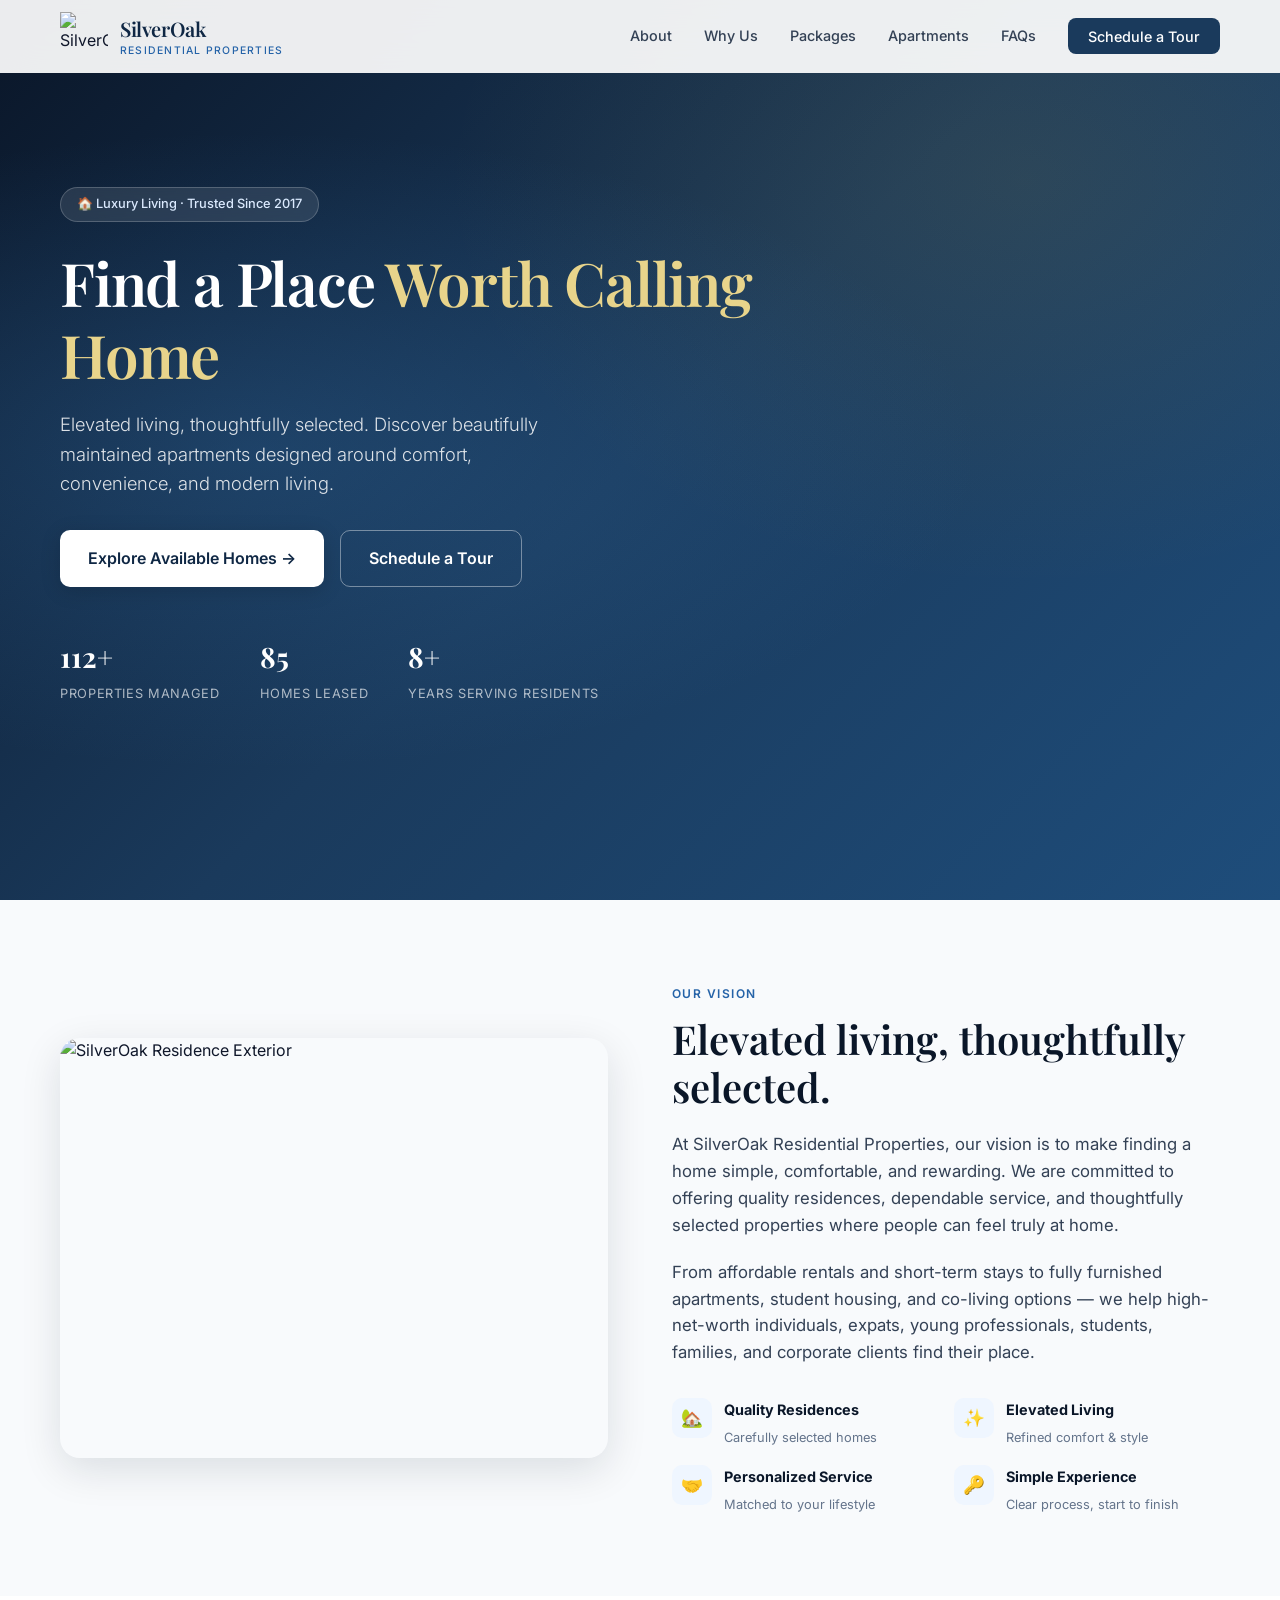
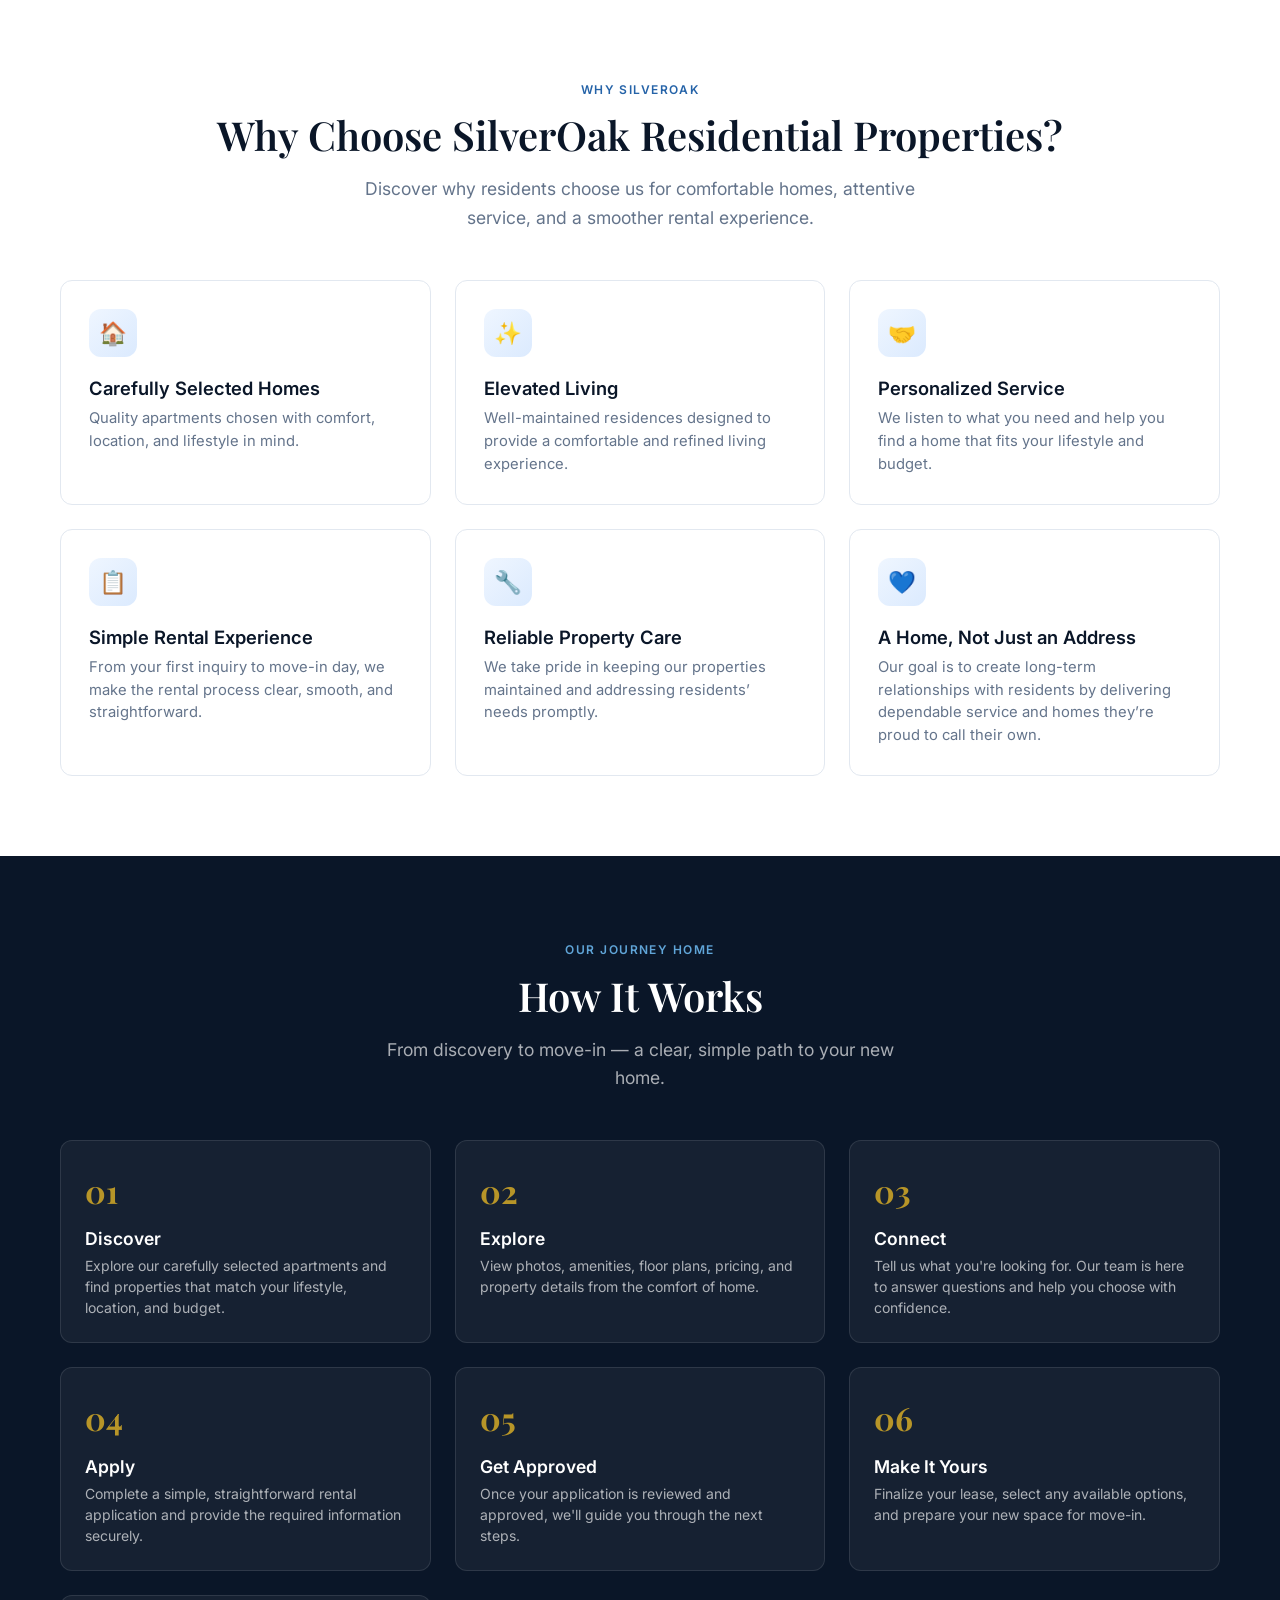
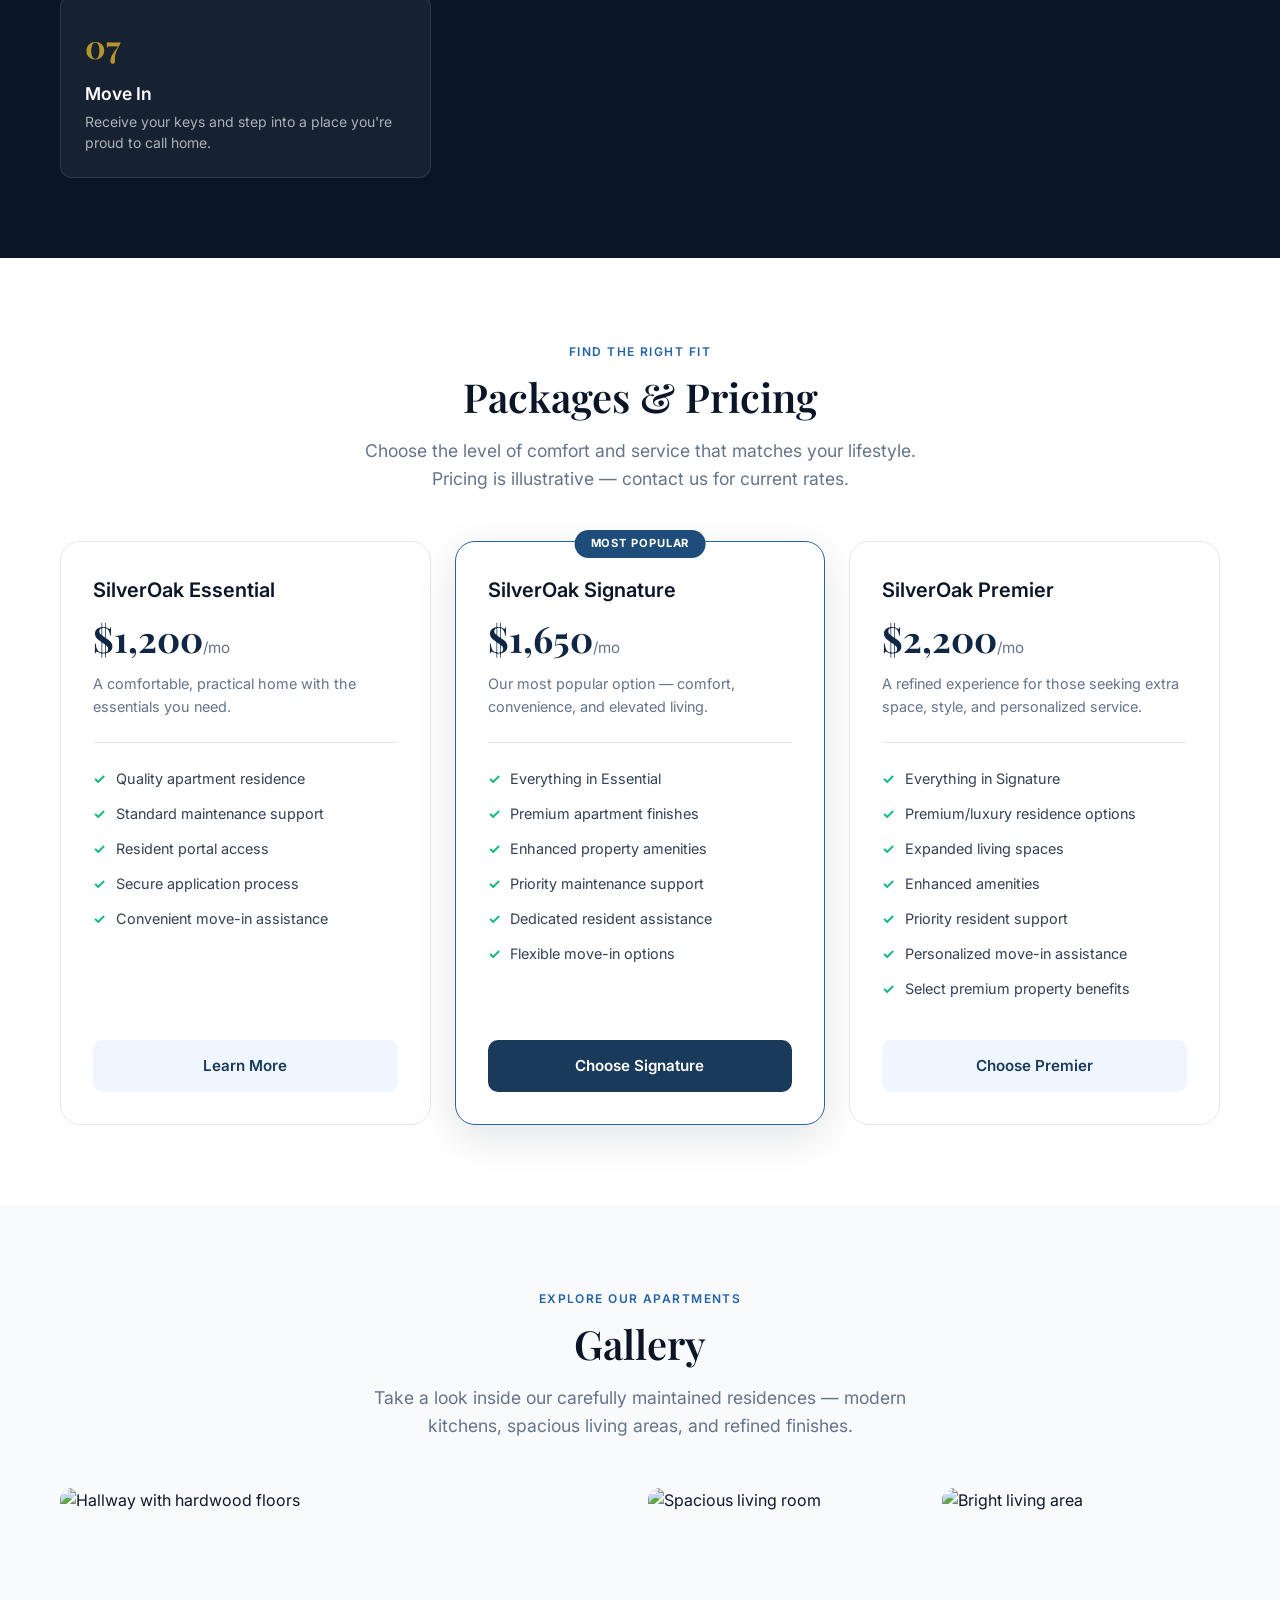
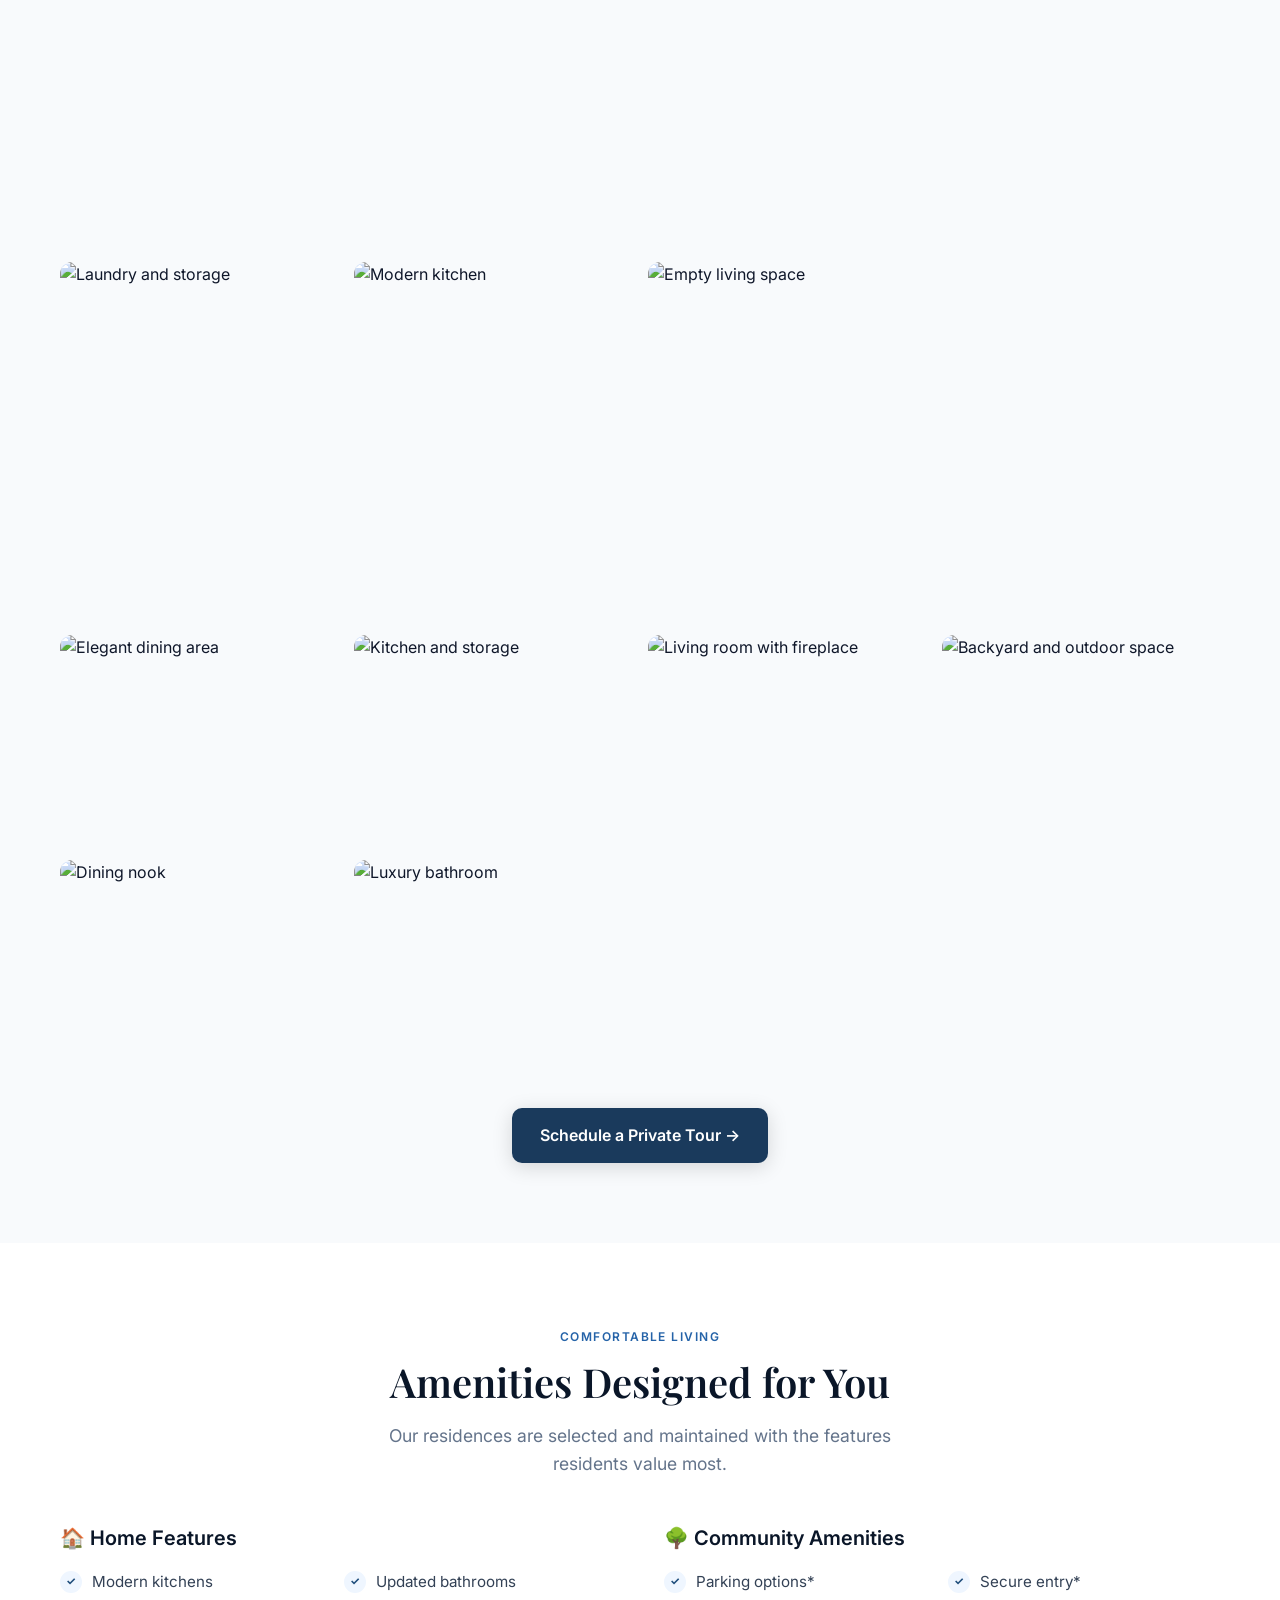
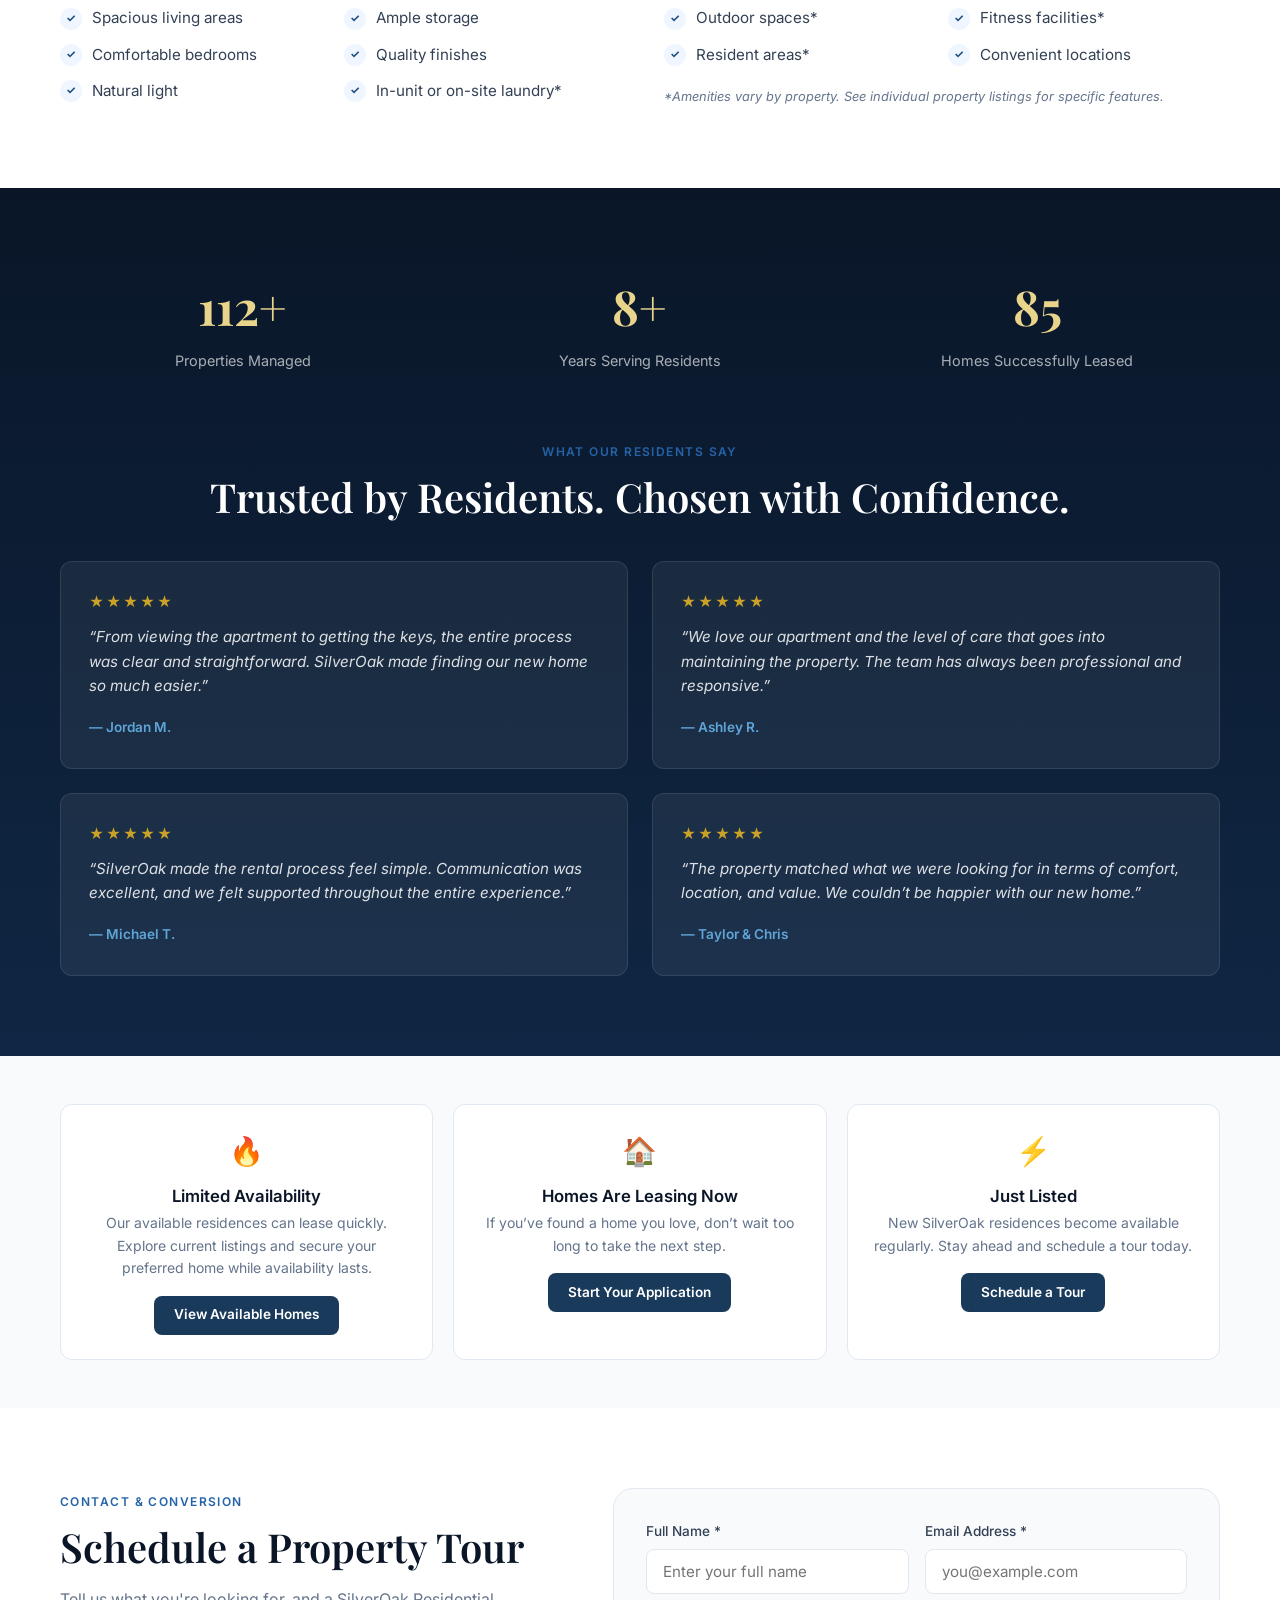
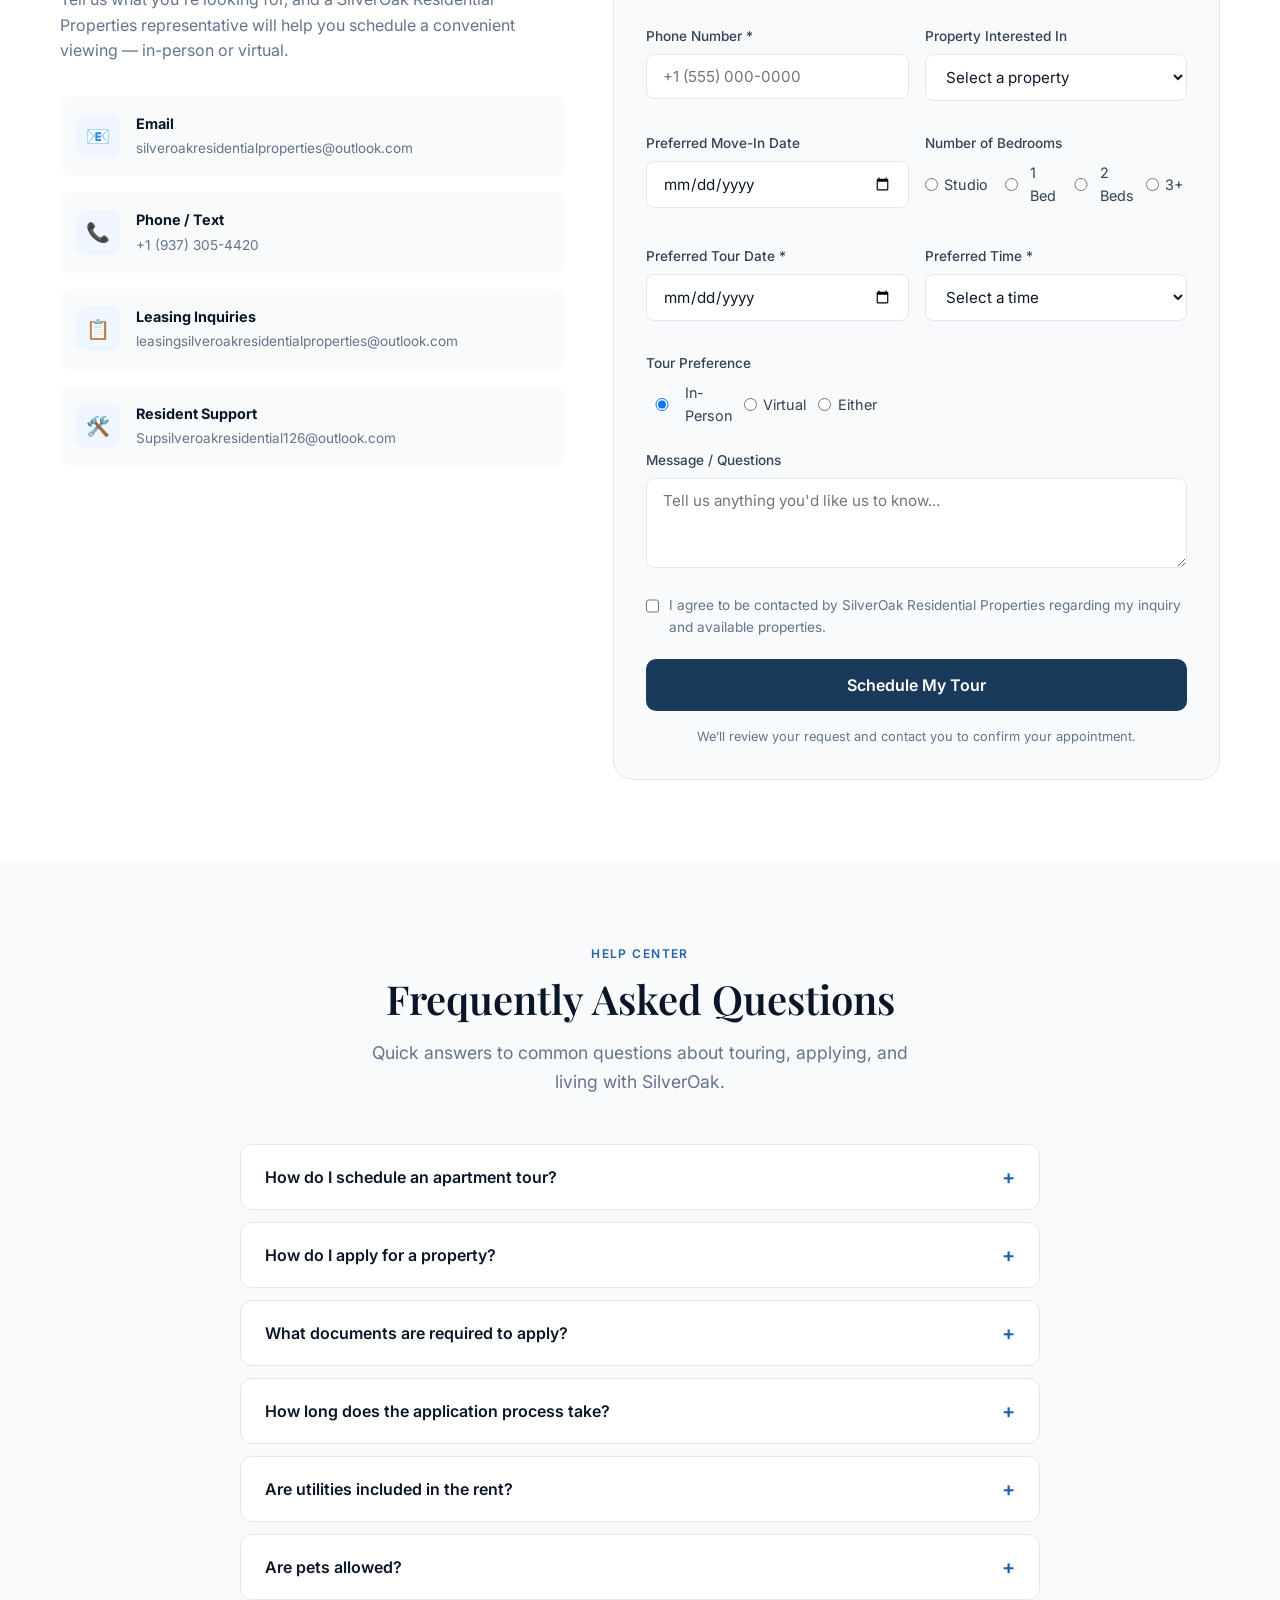
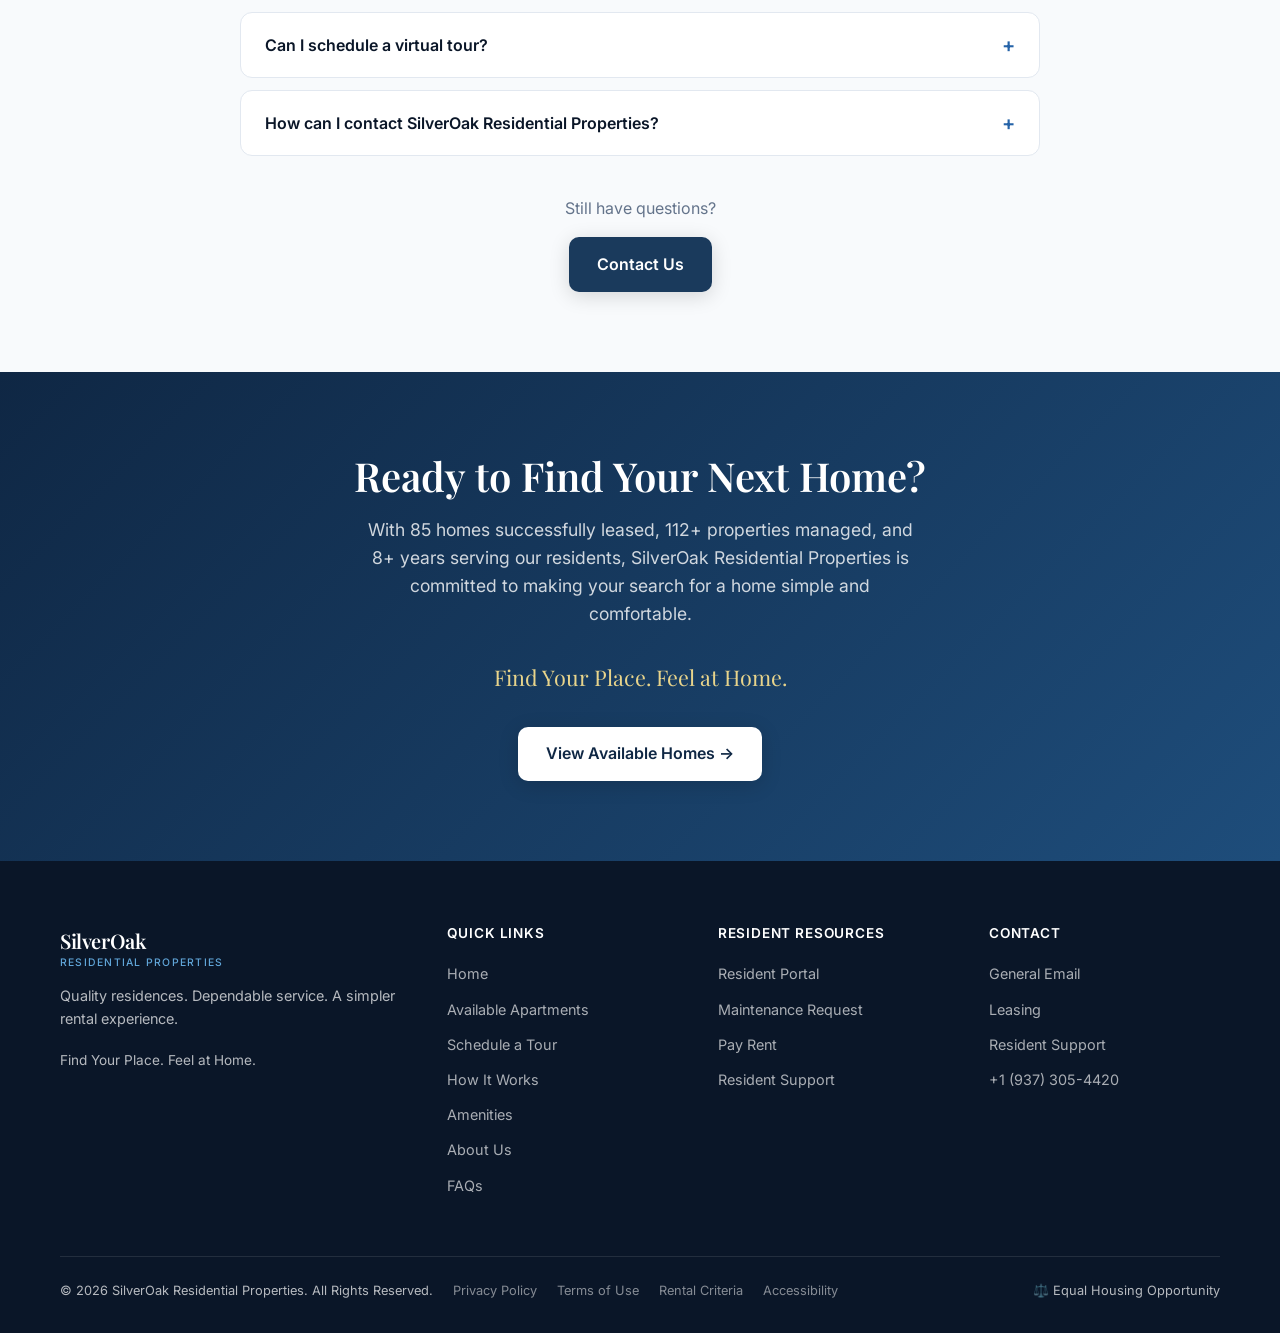
==== index.html @ 936f431f "Add files via upload Initial website" ====
<!DOCTYPE html>
<html lang="en">
<head>
  <meta charset="UTF-8">
  <meta name="viewport" content="width=device-width, initial-scale=1.0">
  <meta name="description" content="SilverOak Residential Properties — Find Your Place. Feel at Home. Luxury apartments, affordable rentals, short-term stays, and professional property management.">
  <title>SilverOak Residential Properties | Find Your Place. Feel at Home.</title>
  
  <!-- Fonts -->
  <link rel="preconnect" href="https://fonts.googleapis.com">
  <link rel="preconnect" href="https://fonts.gstatic.com" crossorigin>
  <link href="https://fonts.googleapis.com/css2?family=Playfair+Display:wght@400;500;600;700&family=Inter:wght@300;400;500;600;700&display=swap" rel="stylesheet">
  
  <style>
    :root {
      --blue-900: #0a1628;
      --blue-800: #0f2744;
      --blue-700: #1a3a5c;
      --blue-600: #1e4d7b;
      --blue-500: #2563a8;
      --blue-400: #3b82c4;
      --blue-300: #60a5d8;
      --blue-100: #dbeafe;
      --blue-50: #eff6ff;
      --white: #ffffff;
      --off-white: #f8fafc;
      --gray-100: #f1f5f9;
      --gray-200: #e2e8f0;
      --gray-300: #cbd5e1;
      --gray-500: #64748b;
      --gray-700: #334155;
      --gray-900: #0f172a;
      --gold: #c9a227;
      --gold-light: #e8d48b;
      --success: #10b981;
      --shadow-sm: 0 1px 2px rgba(10, 22, 40, 0.05);
      --shadow: 0 4px 12px rgba(10, 22, 40, 0.08);
      --shadow-lg: 0 12px 40px rgba(10, 22, 40, 0.12);
      --shadow-xl: 0 24px 60px rgba(10, 22, 40, 0.16);
      --radius: 12px;
      --radius-lg: 20px;
      --transition: 0.3s cubic-bezier(0.4, 0, 0.2, 1);
    }

    * {
      margin: 0;
      padding: 0;
      box-sizing: border-box;
    }

    html {
      scroll-behavior: smooth;
      font-size: 16px;
    }

    body {
      font-family: 'Inter', -apple-system, BlinkMacSystemFont, sans-serif;
      color: var(--gray-900);
      background: var(--white);
      line-height: 1.6;
      overflow-x: hidden;
    }

    h1, h2, h3, h4, .serif {
      font-family: 'Playfair Display', Georgia, serif;
      font-weight: 600;
      line-height: 1.2;
    }

    img {
      max-width: 100%;
      height: auto;
      display: block;
    }

    a {
      text-decoration: none;
      color: inherit;
      transition: var(--transition);
    }

    button, .btn {
      font-family: inherit;
      cursor: pointer;
      border: none;
      outline: none;
      transition: var(--transition);
    }

    .container {
      width: 100%;
      max-width: 1200px;
      margin: 0 auto;
      padding: 0 1.25rem;
    }

    /* ========== NAVBAR ========== */
    .navbar {
      position: fixed;
      top: 0;
      left: 0;
      right: 0;
      z-index: 1000;
      background: rgba(255, 255, 255, 0.92);
      backdrop-filter: blur(16px);
      -webkit-backdrop-filter: blur(16px);
      border-bottom: 1px solid transparent;
      transition: var(--transition);
    }

    .navbar.scrolled {
      border-bottom-color: var(--gray-200);
      box-shadow: var(--shadow-sm);
    }

    .nav-inner {
      display: flex;
      align-items: center;
      justify-content: space-between;
      height: 72px;
    }

    .logo {
      display: flex;
      align-items: center;
      gap: 0.75rem;
    }

    .logo img {
      height: 48px;
      width: auto;
    }

    .logo-text {
      font-family: 'Playfair Display', serif;
      font-size: 1.25rem;
      font-weight: 600;
      color: var(--blue-800);
      letter-spacing: -0.02em;
    }

    .logo-text span {
      display: block;
      font-family: 'Inter', sans-serif;
      font-size: 0.65rem;
      font-weight: 500;
      letter-spacing: 0.12em;
      text-transform: uppercase;
      color: var(--blue-500);
      margin-top: -2px;
    }

    .nav-links {
      display: flex;
      align-items: center;
      gap: 2rem;
      list-style: none;
    }

    .nav-links a {
      font-size: 0.9rem;
      font-weight: 500;
      color: var(--gray-700);
    }

    .nav-links a:hover {
      color: var(--blue-600);
    }

    .nav-cta {
      background: var(--blue-700);
      color: white !important;
      padding: 0.6rem 1.25rem;
      border-radius: 8px;
      font-weight: 600;
      font-size: 0.875rem;
    }

    .nav-cta:hover {
      background: var(--blue-600);
      transform: translateY(-1px);
      box-shadow: var(--shadow);
    }

    .hamburger {
      display: none;
      flex-direction: column;
      gap: 5px;
      background: none;
      padding: 8px;
    }

    .hamburger span {
      display: block;
      width: 24px;
      height: 2px;
      background: var(--blue-800);
      border-radius: 2px;
      transition: var(--transition);
    }

    .hamburger.active span:nth-child(1) {
      transform: rotate(45deg) translate(5px, 5px);
    }
    .hamburger.active span:nth-child(2) {
      opacity: 0;
    }
    .hamburger.active span:nth-child(3) {
      transform: rotate(-45deg) translate(5px, -5px);
    }

    /* Mobile Menu */
    .mobile-menu {
      display: none;
      position: fixed;
      top: 72px;
      left: 0;
      right: 0;
      bottom: 0;
      background: white;
      padding: 2rem;
      z-index: 999;
      flex-direction: column;
      gap: 1.5rem;
      transform: translateX(100%);
      transition: transform 0.35s ease;
    }

    .mobile-menu.open {
      transform: translateX(0);
    }

    .mobile-menu a {
      font-size: 1.125rem;
      font-weight: 500;
      color: var(--gray-800);
      padding: 0.5rem 0;
      border-bottom: 1px solid var(--gray-100);
    }

    /* ========== HERO ========== */
    .hero {
      position: relative;
      min-height: 100vh;
      display: flex;
      align-items: center;
      padding-top: 72px;
      background: linear-gradient(135deg, var(--blue-900) 0%, var(--blue-700) 50%, var(--blue-600) 100%);
      overflow: hidden;
    }

    .hero::before {
      content: '';
      position: absolute;
      inset: 0;
      background: 
        radial-gradient(ellipse at 20% 50%, rgba(59, 130, 196, 0.25) 0%, transparent 50%),
        radial-gradient(ellipse at 80% 20%, rgba(201, 162, 39, 0.1) 0%, transparent 40%);
      pointer-events: none;
    }

    .hero-content {
      position: relative;
      z-index: 2;
      max-width: 700px;
      padding: 4rem 0;
    }

    .hero-badge {
      display: inline-flex;
      align-items: center;
      gap: 0.5rem;
      background: rgba(255,255,255,0.1);
      border: 1px solid rgba(255,255,255,0.2);
      color: var(--blue-100);
      font-size: 0.8rem;
      font-weight: 500;
      padding: 0.4rem 1rem;
      border-radius: 100px;
      margin-bottom: 1.5rem;
      backdrop-filter: blur(8px);
    }

    .hero h1 {
      font-size: clamp(2.5rem, 6vw, 3.75rem);
      color: white;
      margin-bottom: 1.25rem;
      letter-spacing: -0.02em;
    }

    .hero h1 span {
      color: var(--gold-light);
    }

    .hero p {
      font-size: 1.15rem;
      color: rgba(255,255,255,0.85);
      margin-bottom: 2rem;
      max-width: 520px;
      font-weight: 300;
    }

    .hero-ctas {
      display: flex;
      flex-wrap: wrap;
      gap: 1rem;
      margin-bottom: 3rem;
    }

    .btn-primary {
      display: inline-flex;
      align-items: center;
      gap: 0.5rem;
      background: white;
      color: var(--blue-800);
      padding: 0.9rem 1.75rem;
      border-radius: 10px;
      font-weight: 600;
      font-size: 1rem;
      box-shadow: 0 4px 20px rgba(0,0,0,0.15);
    }

    .btn-primary:hover {
      transform: translateY(-2px);
      box-shadow: 0 8px 30px rgba(0,0,0,0.2);
    }

    .btn-secondary {
      display: inline-flex;
      align-items: center;
      gap: 0.5rem;
      background: transparent;
      color: white;
      padding: 0.9rem 1.75rem;
      border-radius: 10px;
      font-weight: 600;
      font-size: 1rem;
      border: 1.5px solid rgba(255,255,255,0.4);
    }

    .btn-secondary:hover {
      background: rgba(255,255,255,0.1);
      border-color: white;
    }

    .hero-stats {
      display: flex;
      gap: 2.5rem;
      flex-wrap: wrap;
    }

    .hero-stat strong {
      display: block;
      font-size: 1.75rem;
      font-weight: 700;
      color: white;
      font-family: 'Playfair Display', serif;
    }

    .hero-stat span {
      font-size: 0.8rem;
      color: rgba(255,255,255,0.65);
      text-transform: uppercase;
      letter-spacing: 0.05em;
    }

    /* Decorative elements */
    .hero-deco {
      position: absolute;
      right: -5%;
      bottom: 0;
      width: 55%;
      max-width: 700px;
      opacity: 0.15;
      pointer-events: none;
    }

    /* ========== SECTIONS COMMON ========== */
    section {
      padding: 5rem 0;
    }

    .section-label {
      display: inline-block;
      font-size: 0.75rem;
      font-weight: 600;
      letter-spacing: 0.12em;
      text-transform: uppercase;
      color: var(--blue-500);
      margin-bottom: 0.75rem;
    }

    .section-title {
      font-size: clamp(1.85rem, 4vw, 2.5rem);
      color: var(--blue-900);
      margin-bottom: 1rem;
    }

    .section-subtitle {
      font-size: 1.1rem;
      color: var(--gray-500);
      max-width: 560px;
      margin-bottom: 3rem;
    }

    .text-center {
      text-align: center;
    }

    .text-center .section-subtitle {
      margin-left: auto;
      margin-right: auto;
    }

    /* ========== ABOUT ========== */
    .about {
      background: var(--off-white);
    }

    .about-grid {
      display: grid;
      grid-template-columns: 1fr 1fr;
      gap: 4rem;
      align-items: center;
    }

    .about-image {
      border-radius: var(--radius-lg);
      overflow: hidden;
      box-shadow: var(--shadow-lg);
      position: relative;
    }

    .about-image img {
      width: 100%;
      height: 420px;
      object-fit: cover;
    }

    .about-content .section-title {
      margin-bottom: 1.25rem;
    }

    .about-content p {
      color: var(--gray-700);
      margin-bottom: 1.25rem;
      font-size: 1.05rem;
    }

    .about-features {
      display: grid;
      grid-template-columns: 1fr 1fr;
      gap: 1rem;
      margin-top: 2rem;
    }

    .about-feature {
      display: flex;
      align-items: flex-start;
      gap: 0.75rem;
    }

    .about-feature .icon {
      width: 40px;
      height: 40px;
      background: var(--blue-50);
      border-radius: 10px;
      display: flex;
      align-items: center;
      justify-content: center;
      flex-shrink: 0;
      font-size: 1.1rem;
    }

    .about-feature strong {
      display: block;
      font-size: 0.9rem;
      color: var(--blue-900);
      margin-bottom: 0.15rem;
    }

    .about-feature span {
      font-size: 0.8rem;
      color: var(--gray-500);
    }

    /* ========== WHY CHOOSE ========== */
    .why-grid {
      display: grid;
      grid-template-columns: repeat(3, 1fr);
      gap: 1.5rem;
    }

    .why-card {
      background: white;
      border: 1px solid var(--gray-200);
      border-radius: var(--radius);
      padding: 1.75rem;
      transition: var(--transition);
    }

    .why-card:hover {
      border-color: var(--blue-300);
      box-shadow: var(--shadow);
      transform: translateY(-4px);
    }

    .why-card .icon {
      width: 48px;
      height: 48px;
      background: linear-gradient(135deg, var(--blue-50), var(--blue-100));
      border-radius: 12px;
      display: flex;
      align-items: center;
      justify-content: center;
      font-size: 1.4rem;
      margin-bottom: 1.25rem;
    }

    .why-card h3 {
      font-size: 1.15rem;
      color: var(--blue-900);
      margin-bottom: 0.5rem;
      font-family: 'Inter', sans-serif;
      font-weight: 600;
    }

    .why-card p {
      font-size: 0.925rem;
      color: var(--gray-500);
      line-height: 1.55;
    }

    /* ========== JOURNEY ========== */
    .journey {
      background: var(--blue-900);
      color: white;
      position: relative;
      overflow: hidden;
    }

    .journey .section-label {
      color: var(--blue-300);
    }

    .journey .section-title {
      color: white;
    }

    .journey .section-subtitle {
      color: rgba(255,255,255,0.65);
    }

    .journey-steps {
      display: grid;
      grid-template-columns: repeat(auto-fit, minmax(280px, 1fr));
      gap: 1.5rem;
      counter-reset: step;
    }

    .journey-step {
      background: rgba(255,255,255,0.05);
      border: 1px solid rgba(255,255,255,0.1);
      border-radius: var(--radius);
      padding: 1.5rem;
      position: relative;
      transition: var(--transition);
    }

    .journey-step:hover {
      background: rgba(255,255,255,0.08);
      border-color: rgba(255,255,255,0.2);
    }

    .journey-step .num {
      font-family: 'Playfair Display', serif;
      font-size: 2rem;
      font-weight: 700;
      color: var(--gold);
      margin-bottom: 0.75rem;
      opacity: 0.9;
    }

    .journey-step h3 {
      font-size: 1.1rem;
      margin-bottom: 0.4rem;
      font-family: 'Inter', sans-serif;
      font-weight: 600;
    }

    .journey-step p {
      font-size: 0.875rem;
      color: rgba(255,255,255,0.65);
      line-height: 1.5;
    }

    /* ========== PACKAGES ========== */
    .packages-grid {
      display: grid;
      grid-template-columns: repeat(3, 1fr);
      gap: 1.5rem;
      align-items: stretch;
    }

    .package-card {
      background: white;
      border: 1.5px solid var(--gray-200);
      border-radius: var(--radius-lg);
      padding: 2rem;
      display: flex;
      flex-direction: column;
      position: relative;
      transition: var(--transition);
    }

    .package-card:hover {
      transform: translateY(-6px);
      box-shadow: var(--shadow-lg);
    }

    .package-card.popular {
      border-color: var(--blue-500);
      box-shadow: var(--shadow-lg);
    }

    .package-card.popular::before {
      content: 'MOST POPULAR';
      position: absolute;
      top: -12px;
      left: 50%;
      transform: translateX(-50%);
      background: var(--blue-600);
      color: white;
      font-size: 0.7rem;
      font-weight: 700;
      letter-spacing: 0.08em;
      padding: 0.3rem 1rem;
      border-radius: 100px;
    }

    .package-name {
      font-size: 1.25rem;
      font-weight: 600;
      color: var(--blue-900);
      margin-bottom: 0.25rem;
      font-family: 'Inter', sans-serif;
    }

    .package-price {
      font-family: 'Playfair Display', serif;
      font-size: 2.25rem;
      font-weight: 700;
      color: var(--blue-800);
      margin-bottom: 0.25rem;
    }

    .package-price span {
      font-size: 0.95rem;
      font-weight: 400;
      color: var(--gray-500);
      font-family: 'Inter', sans-serif;
    }

    .package-desc {
      font-size: 0.9rem;
      color: var(--gray-500);
      margin-bottom: 1.5rem;
      padding-bottom: 1.5rem;
      border-bottom: 1px solid var(--gray-200);
    }

    .package-features {
      list-style: none;
      flex: 1;
      margin-bottom: 1.75rem;
    }

    .package-features li {
      display: flex;
      align-items: flex-start;
      gap: 0.6rem;
      font-size: 0.9rem;
      color: var(--gray-700);
      margin-bottom: 0.75rem;
    }

    .package-features li::before {
      content: '✓';
      color: var(--success);
      font-weight: 700;
      flex-shrink: 0;
    }

    .package-btn {
      display: block;
      text-align: center;
      padding: 0.85rem;
      border-radius: 10px;
      font-weight: 600;
      font-size: 0.95rem;
      background: var(--blue-50);
      color: var(--blue-700);
    }

    .package-card.popular .package-btn {
      background: var(--blue-700);
      color: white;
    }

    .package-btn:hover {
      background: var(--blue-600);
      color: white;
    }

    /* ========== GALLERY ========== */
    .gallery {
      background: var(--off-white);
    }

    .gallery-grid {
      display: grid;
      grid-template-columns: repeat(4, 1fr);
      gap: 1rem;
    }

    .gallery-item {
      border-radius: var(--radius);
      overflow: hidden;
      aspect-ratio: 4/3;
      position: relative;
      cursor: pointer;
    }

    .gallery-item:nth-child(1),
    .gallery-item:nth-child(6) {
      grid-column: span 2;
      aspect-ratio: 16/10;
    }

    .gallery-item img {
      width: 100%;
      height: 100%;
      object-fit: cover;
      transition: transform 0.5s ease;
    }

    .gallery-item:hover img {
      transform: scale(1.05);
    }

    .gallery-item::after {
      content: '';
      position: absolute;
      inset: 0;
      background: linear-gradient(to top, rgba(10,22,40,0.4), transparent 50%);
      opacity: 0;
      transition: var(--transition);
    }

    .gallery-item:hover::after {
      opacity: 1;
    }

    /* ========== AMENITIES ========== */
    .amenities-grid {
      display: grid;
      grid-template-columns: 1fr 1fr;
      gap: 3rem;
    }

    .amenity-group h3 {
      font-size: 1.25rem;
      color: var(--blue-900);
      margin-bottom: 1.25rem;
      font-family: 'Inter', sans-serif;
      font-weight: 600;
      display: flex;
      align-items: center;
      gap: 0.5rem;
    }

    .amenity-list {
      list-style: none;
      display: grid;
      grid-template-columns: 1fr 1fr;
      gap: 0.75rem;
    }

    .amenity-list li {
      display: flex;
      align-items: center;
      gap: 0.6rem;
      font-size: 0.95rem;
      color: var(--gray-700);
    }

    .amenity-list li::before {
      content: '✓';
      width: 22px;
      height: 22px;
      background: var(--blue-50);
      color: var(--blue-600);
      border-radius: 50%;
      display: flex;
      align-items: center;
      justify-content: center;
      font-size: 0.7rem;
      font-weight: 700;
      flex-shrink: 0;
    }

    .amenity-note {
      font-size: 0.8rem;
      color: var(--gray-500);
      margin-top: 1.25rem;
      font-style: italic;
    }

    /* ========== STATS + TESTIMONIALS ========== */
    .social-proof {
      background: linear-gradient(180deg, var(--blue-900) 0%, var(--blue-800) 100%);
      color: white;
    }

    .stats-row {
      display: grid;
      grid-template-columns: repeat(3, 1fr);
      gap: 2rem;
      margin-bottom: 4rem;
      text-align: center;
    }

    .stat-item strong {
      display: block;
      font-family: 'Playfair Display', serif;
      font-size: 3rem;
      font-weight: 700;
      color: var(--gold-light);
      margin-bottom: 0.25rem;
    }

    .stat-item span {
      font-size: 0.9rem;
      color: rgba(255,255,255,0.65);
    }

    .testimonials-grid {
      display: grid;
      grid-template-columns: repeat(2, 1fr);
      gap: 1.5rem;
    }

    .testimonial {
      background: rgba(255,255,255,0.06);
      border: 1px solid rgba(255,255,255,0.1);
      border-radius: var(--radius);
      padding: 1.75rem;
    }

    .testimonial .stars {
      color: var(--gold);
      font-size: 0.9rem;
      margin-bottom: 0.75rem;
      letter-spacing: 2px;
    }

    .testimonial p {
      font-size: 0.95rem;
      color: rgba(255,255,255,0.85);
      margin-bottom: 1rem;
      line-height: 1.6;
      font-style: italic;
    }

    .testimonial cite {
      font-style: normal;
      font-size: 0.85rem;
      font-weight: 600;
      color: var(--blue-300);
    }

    /* ========== URGENCY / CTA BAND ========== */
    .urgency {
      background: var(--off-white);
      padding: 3rem 0;
    }

    .urgency-cards {
      display: grid;
      grid-template-columns: repeat(3, 1fr);
      gap: 1.25rem;
    }

    .urgency-card {
      background: white;
      border: 1px solid var(--gray-200);
      border-radius: var(--radius);
      padding: 1.5rem;
      text-align: center;
    }

    .urgency-card .icon {
      font-size: 1.75rem;
      margin-bottom: 0.75rem;
    }

    .urgency-card h3 {
      font-size: 1.05rem;
      color: var(--blue-900);
      margin-bottom: 0.4rem;
      font-family: 'Inter', sans-serif;
      font-weight: 600;
    }

    .urgency-card p {
      font-size: 0.875rem;
      color: var(--gray-500);
      margin-bottom: 1rem;
    }

    .urgency-card .btn-sm {
      display: inline-block;
      background: var(--blue-700);
      color: white;
      padding: 0.55rem 1.25rem;
      border-radius: 8px;
      font-size: 0.85rem;
      font-weight: 600;
    }

    .urgency-card .btn-sm:hover {
      background: var(--blue-600);
    }

    /* ========== BOOKING FORM ========== */
    .booking {
      background: white;
    }

    .booking-grid {
      display: grid;
      grid-template-columns: 1fr 1.2fr;
      gap: 3rem;
      align-items: start;
    }

    .booking-info h2 {
      margin-bottom: 1rem;
    }

    .booking-info p {
      color: var(--gray-500);
      margin-bottom: 2rem;
    }

    .contact-methods {
      display: flex;
      flex-direction: column;
      gap: 1rem;
    }

    .contact-method {
      display: flex;
      align-items: center;
      gap: 1rem;
      padding: 1rem;
      background: var(--off-white);
      border-radius: var(--radius);
    }

    .contact-method .icon {
      width: 44px;
      height: 44px;
      background: var(--blue-50);
      border-radius: 10px;
      display: flex;
      align-items: center;
      justify-content: center;
      font-size: 1.2rem;
      flex-shrink: 0;
    }

    .contact-method strong {
      display: block;
      font-size: 0.9rem;
      color: var(--blue-900);
    }

    .contact-method span {
      font-size: 0.85rem;
      color: var(--gray-500);
    }

    .booking-form {
      background: var(--off-white);
      border-radius: var(--radius-lg);
      padding: 2rem;
      border: 1px solid var(--gray-200);
    }

    .form-row {
      display: grid;
      grid-template-columns: 1fr 1fr;
      gap: 1rem;
      margin-bottom: 1rem;
    }

    .form-group {
      margin-bottom: 1rem;
    }

    .form-group label {
      display: block;
      font-size: 0.85rem;
      font-weight: 500;
      color: var(--gray-700);
      margin-bottom: 0.4rem;
    }

    .form-group input,
    .form-group select,
    .form-group textarea {
      width: 100%;
      padding: 0.75rem 1rem;
      border: 1.5px solid var(--gray-200);
      border-radius: 8px;
      font-size: 0.95rem;
      font-family: inherit;
      background: white;
      transition: var(--transition);
      color: var(--gray-900);
    }

    .form-group input:focus,
    .form-group select:focus,
    .form-group textarea:focus {
      outline: none;
      border-color: var(--blue-400);
      box-shadow: 0 0 0 3px rgba(37, 99, 168, 0.12);
    }

    .form-group textarea {
      resize: vertical;
      min-height: 90px;
    }

    .radio-group {
      display: flex;
      flex-wrap: wrap;
      gap: 0.75rem;
    }

    .radio-group label {
      display: flex;
      align-items: center;
      gap: 0.4rem;
      font-size: 0.9rem;
      font-weight: 400;
      cursor: pointer;
    }

    .checkbox-group {
      display: flex;
      align-items: flex-start;
      gap: 0.6rem;
      margin: 1.25rem 0;
    }

    .checkbox-group input {
      margin-top: 3px;
      width: 16px;
      height: 16px;
      accent-color: var(--blue-600);
    }

    .checkbox-group label {
      font-size: 0.85rem;
      color: var(--gray-500);
      font-weight: 400;
    }

    .form-submit {
      width: 100%;
      background: var(--blue-700);
      color: white;
      padding: 1rem;
      border-radius: 10px;
      font-weight: 600;
      font-size: 1rem;
    }

    .form-submit:hover {
      background: var(--blue-600);
    }

    .form-note {
      text-align: center;
      font-size: 0.8rem;
      color: var(--gray-500);
      margin-top: 1rem;
    }

    /* ========== FAQ ========== */
    .faq {
      background: var(--off-white);
    }

    .faq-list {
      max-width: 800px;
      margin: 0 auto;
    }

    .faq-item {
      background: white;
      border: 1px solid var(--gray-200);
      border-radius: var(--radius);
      margin-bottom: 0.75rem;
      overflow: hidden;
    }

    .faq-question {
      width: 100%;
      display: flex;
      align-items: center;
      justify-content: space-between;
      padding: 1.25rem 1.5rem;
      background: none;
      font-size: 1rem;
      font-weight: 600;
      color: var(--blue-900);
      text-align: left;
    }

    .faq-question:hover {
      background: var(--blue-50);
    }

    .faq-question .arrow {
      font-size: 1.25rem;
      transition: transform 0.3s ease;
      color: var(--blue-500);
    }

    .faq-item.open .faq-question .arrow {
      transform: rotate(45deg);
    }

    .faq-answer {
      max-height: 0;
      overflow: hidden;
      transition: max-height 0.35s ease;
    }

    .faq-item.open .faq-answer {
      max-height: 300px;
    }

    .faq-answer-inner {
      padding: 0 1.5rem 1.25rem;
      font-size: 0.95rem;
      color: var(--gray-500);
      line-height: 1.6;
    }

    /* ========== FINAL CTA ========== */
    .final-cta {
      background: linear-gradient(135deg, var(--blue-800), var(--blue-600));
      text-align: center;
      color: white;
      padding: 5rem 0;
    }

    .final-cta h2 {
      font-size: clamp(1.75rem, 4vw, 2.5rem);
      margin-bottom: 1rem;
      color: white;
    }

    .final-cta p {
      font-size: 1.1rem;
      color: rgba(255,255,255,0.8);
      max-width: 560px;
      margin: 0 auto 2rem;
    }

    .final-cta .btn-primary {
      background: white;
      color: var(--blue-800);
    }

    /* ========== FOOTER ========== */
    footer {
      background: var(--blue-900);
      color: rgba(255,255,255,0.7);
      padding: 4rem 0 2rem;
    }

    .footer-grid {
      display: grid;
      grid-template-columns: 1.5fr 1fr 1fr 1fr;
      gap: 2.5rem;
      margin-bottom: 3rem;
    }

    .footer-brand .logo-text {
      color: white;
      margin-bottom: 0.75rem;
    }

    .footer-brand .logo-text span {
      color: var(--blue-300);
    }

    .footer-brand p {
      font-size: 0.9rem;
      line-height: 1.6;
      margin-bottom: 1.25rem;
    }

    .footer-col h4 {
      font-family: 'Inter', sans-serif;
      font-size: 0.85rem;
      font-weight: 600;
      color: white;
      text-transform: uppercase;
      letter-spacing: 0.06em;
      margin-bottom: 1.25rem;
    }

    .footer-col ul {
      list-style: none;
    }

    .footer-col li {
      margin-bottom: 0.6rem;
    }

    .footer-col a {
      font-size: 0.9rem;
      color: rgba(255,255,255,0.65);
    }

    .footer-col a:hover {
      color: white;
    }

    .footer-bottom {
      border-top: 1px solid rgba(255,255,255,0.1);
      padding-top: 1.5rem;
      display: flex;
      flex-wrap: wrap;
      justify-content: space-between;
      align-items: center;
      gap: 1rem;
      font-size: 0.8rem;
    }

    .footer-bottom a {
      color: rgba(255,255,255,0.5);
      margin-left: 1rem;
    }

    .footer-bottom a:hover {
      color: white;
    }

    .equal-housing {
      display: flex;
      align-items: center;
      gap: 0.5rem;
      font-size: 0.8rem;
    }

    /* ========== ANIMATIONS ========== */
    .reveal {
      opacity: 0;
      transform: translateY(30px);
      transition: opacity 0.7s ease, transform 0.7s ease;
    }

    .reveal.visible {
      opacity: 1;
      transform: translateY(0);
    }

    /* ========== RESPONSIVE ========== */
    @media (max-width: 1024px) {
      .about-grid,
      .booking-grid,
      .amenities-grid {
        grid-template-columns: 1fr;
        gap: 2.5rem;
      }

      .packages-grid {
        grid-template-columns: 1fr;
        max-width: 420px;
        margin: 0 auto;
      }

      .why-grid {
        grid-template-columns: 1fr 1fr;
      }

      .gallery-grid {
        grid-template-columns: repeat(2, 1fr);
      }

      .gallery-item:nth-child(1),
      .gallery-item:nth-child(6) {
        grid-column: span 1;
        aspect-ratio: 4/3;
      }

      .footer-grid {
        grid-template-columns: 1fr 1fr;
      }

      .stats-row {
        grid-template-columns: 1fr;
        gap: 1.5rem;
      }

      .testimonials-grid {
        grid-template-columns: 1fr;
      }

      .urgency-cards {
        grid-template-columns: 1fr;
      }
    }

    @media (max-width: 768px) {
      .nav-links {
        display: none;
      }

      .hamburger {
        display: flex;
      }

      .mobile-menu {
        display: flex;
      }

      .hero {
        min-height: auto;
        padding: 6rem 0 4rem;
      }

      .hero-stats {
        gap: 1.5rem;
      }

      .why-grid {
        grid-template-columns: 1fr;
      }

      .form-row {
        grid-template-columns: 1fr;
      }

      .amenity-list {
        grid-template-columns: 1fr;
      }

      .footer-grid {
        grid-template-columns: 1fr;
        gap: 2rem;
      }

      section {
        padding: 3.5rem 0;
      }
    }

    /* Lightbox */
    .lightbox {
      display: none;
      position: fixed;
      inset: 0;
      background: rgba(10, 22, 40, 0.92);
      z-index: 2000;
      align-items: center;
      justify-content: center;
      padding: 1rem;
    }

    .lightbox.open {
      display: flex;
    }

    .lightbox img {
      max-width: 90vw;
      max-height: 85vh;
      border-radius: var(--radius);
      box-shadow: var(--shadow-xl);
    }

    .lightbox-close {
      position: absolute;
      top: 1.5rem;
      right: 1.5rem;
      background: rgba(255,255,255,0.15);
      color: white;
      width: 44px;
      height: 44px;
      border-radius: 50%;
      font-size: 1.5rem;
      display: flex;
      align-items: center;
      justify-content: center;
      cursor: pointer;
    }

    .lightbox-close:hover {
      background: rgba(255,255,255,0.25);
    }
  </style>
</head>
<body>

  <!-- NAVBAR -->
  <nav class="navbar" id="navbar">
    <div class="container nav-inner">
      <a href="#home" class="logo">
        <img src="images/logo.png" alt="SilverOak Residential Properties" width="48" height="48">
        <div class="logo-text">
          SilverOak
          <span>Residential Properties</span>
        </div>
      </a>
      <ul class="nav-links">
        <li><a href="#about">About</a></li>
        <li><a href="#why">Why Us</a></li>
        <li><a href="#packages">Packages</a></li>
        <li><a href="#gallery">Apartments</a></li>
        <li><a href="#faq">FAQs</a></li>
        <li><a href="#booking" class="nav-cta">Schedule a Tour</a></li>
      </ul>
      <button class="hamburger" id="hamburger" aria-label="Menu">
        <span></span><span></span><span></span>
      </button>
    </div>
  </nav>

  <!-- Mobile Menu -->
  <div class="mobile-menu" id="mobileMenu">
    <a href="#about" onclick="closeMobile()">About</a>
    <a href="#why" onclick="closeMobile()">Why Us</a>
    <a href="#packages" onclick="closeMobile()">Packages</a>
    <a href="#gallery" onclick="closeMobile()">Apartments</a>
    <a href="#faq" onclick="closeMobile()">FAQs</a>
    <a href="#booking" class="nav-cta" style="text-align:center;margin-top:1rem" onclick="closeMobile()">Schedule a Tour</a>
  </div>

  <!-- HERO -->
  <section class="hero" id="home">
    <div class="container">
      <div class="hero-content">
        <div class="hero-badge">🏠 Luxury Living · Trusted Since 2017</div>
        <h1>Find a Place <span>Worth Calling Home</span></h1>
        <p>Elevated living, thoughtfully selected. Discover beautifully maintained apartments designed around comfort, convenience, and modern living.</p>
        <div class="hero-ctas">
          <a href="#gallery" class="btn-primary">Explore Available Homes →</a>
          <a href="#booking" class="btn-secondary">Schedule a Tour</a>
        </div>
        <div class="hero-stats">
          <div class="hero-stat">
            <strong>112+</strong>
            <span>Properties Managed</span>
          </div>
          <div class="hero-stat">
            <strong>85</strong>
            <span>Homes Leased</span>
          </div>
          <div class="hero-stat">
            <strong>8+</strong>
            <span>Years Serving Residents</span>
          </div>
        </div>
      </div>
    </div>
  </section>

  <!-- ABOUT -->
  <section class="about" id="about">
    <div class="container">
      <div class="about-grid">
        <div class="about-image reveal">
          <img src="images/gallery12.jpg" alt="SilverOak Residence Exterior" loading="lazy">
        </div>
        <div class="about-content reveal">
          <span class="section-label">Our Vision</span>
          <h2 class="section-title">Elevated living, thoughtfully selected.</h2>
          <p>At SilverOak Residential Properties, our vision is to make finding a home simple, comfortable, and rewarding. We are committed to offering quality residences, dependable service, and thoughtfully selected properties where people can feel truly at home.</p>
          <p>From affordable rentals and short-term stays to fully furnished apartments, student housing, and co-living options — we help high-net-worth individuals, expats, young professionals, students, families, and corporate clients find their place.</p>
          <div class="about-features">
            <div class="about-feature">
              <div class="icon">🏡</div>
              <div>
                <strong>Quality Residences</strong>
                <span>Carefully selected homes</span>
              </div>
            </div>
            <div class="about-feature">
              <div class="icon">✨</div>
              <div>
                <strong>Elevated Living</strong>
                <span>Refined comfort & style</span>
              </div>
            </div>
            <div class="about-feature">
              <div class="icon">🤝</div>
              <div>
                <strong>Personalized Service</strong>
                <span>Matched to your lifestyle</span>
              </div>
            </div>
            <div class="about-feature">
              <div class="icon">🔑</div>
              <div>
                <strong>Simple Experience</strong>
                <span>Clear process, start to finish</span>
              </div>
            </div>
          </div>
        </div>
      </div>
    </div>
  </section>

  <!-- WHY CHOOSE US -->
  <section id="why">
    <div class="container">
      <div class="text-center reveal">
        <span class="section-label">Why SilverOak</span>
        <h2 class="section-title">Why Choose SilverOak Residential Properties?</h2>
        <p class="section-subtitle">Discover why residents choose us for comfortable homes, attentive service, and a smoother rental experience.</p>
      </div>
      <div class="why-grid">
        <div class="why-card reveal">
          <div class="icon">🏠</div>
          <h3>Carefully Selected Homes</h3>
          <p>Quality apartments chosen with comfort, location, and lifestyle in mind.</p>
        </div>
        <div class="why-card reveal">
          <div class="icon">✨</div>
          <h3>Elevated Living</h3>
          <p>Well-maintained residences designed to provide a comfortable and refined living experience.</p>
        </div>
        <div class="why-card reveal">
          <div class="icon">🤝</div>
          <h3>Personalized Service</h3>
          <p>We listen to what you need and help you find a home that fits your lifestyle and budget.</p>
        </div>
        <div class="why-card reveal">
          <div class="icon">📋</div>
          <h3>Simple Rental Experience</h3>
          <p>From your first inquiry to move-in day, we make the rental process clear, smooth, and straightforward.</p>
        </div>
        <div class="why-card reveal">
          <div class="icon">🔧</div>
          <h3>Reliable Property Care</h3>
          <p>We take pride in keeping our properties maintained and addressing residents’ needs promptly.</p>
        </div>
        <div class="why-card reveal">
          <div class="icon">💙</div>
          <h3>A Home, Not Just an Address</h3>
          <p>Our goal is to create long-term relationships with residents by delivering dependable service and homes they’re proud to call their own.</p>
        </div>
      </div>
    </div>
  </section>

  <!-- JOURNEY -->
  <section class="journey" id="journey">
    <div class="container">
      <div class="text-center reveal">
        <span class="section-label">Our Journey Home</span>
        <h2 class="section-title">How It Works</h2>
        <p class="section-subtitle">From discovery to move-in — a clear, simple path to your new home.</p>
      </div>
      <div class="journey-steps">
        <div class="journey-step reveal">
          <div class="num">01</div>
          <h3>Discover</h3>
          <p>Explore our carefully selected apartments and find properties that match your lifestyle, location, and budget.</p>
        </div>
        <div class="journey-step reveal">
          <div class="num">02</div>
          <h3>Explore</h3>
          <p>View photos, amenities, floor plans, pricing, and property details from the comfort of home.</p>
        </div>
        <div class="journey-step reveal">
          <div class="num">03</div>
          <h3>Connect</h3>
          <p>Tell us what you're looking for. Our team is here to answer questions and help you choose with confidence.</p>
        </div>
        <div class="journey-step reveal">
          <div class="num">04</div>
          <h3>Apply</h3>
          <p>Complete a simple, straightforward rental application and provide the required information securely.</p>
        </div>
        <div class="journey-step reveal">
          <div class="num">05</div>
          <h3>Get Approved</h3>
          <p>Once your application is reviewed and approved, we'll guide you through the next steps.</p>
        </div>
        <div class="journey-step reveal">
          <div class="num">06</div>
          <h3>Make It Yours</h3>
          <p>Finalize your lease, select any available options, and prepare your new space for move-in.</p>
        </div>
        <div class="journey-step reveal">
          <div class="num">07</div>
          <h3>Move In</h3>
          <p>Receive your keys and step into a place you're proud to call home.</p>
        </div>
      </div>
    </div>
  </section>

  <!-- PACKAGES -->
  <section id="packages">
    <div class="container">
      <div class="text-center reveal">
        <span class="section-label">Find the Right Fit</span>
        <h2 class="section-title">Packages & Pricing</h2>
        <p class="section-subtitle">Choose the level of comfort and service that matches your lifestyle. Pricing is illustrative — contact us for current rates.</p>
      </div>
      <div class="packages-grid">
        <div class="package-card reveal">
          <div class="package-name">SilverOak Essential</div>
          <div class="package-price">$1,200<span>/mo</span></div>
          <p class="package-desc">A comfortable, practical home with the essentials you need.</p>
          <ul class="package-features">
            <li>Quality apartment residence</li>
            <li>Standard maintenance support</li>
            <li>Resident portal access</li>
            <li>Secure application process</li>
            <li>Convenient move-in assistance</li>
          </ul>
          <a href="#booking" class="package-btn">Learn More</a>
        </div>
        <div class="package-card popular reveal">
          <div class="package-name">SilverOak Signature</div>
          <div class="package-price">$1,650<span>/mo</span></div>
          <p class="package-desc">Our most popular option — comfort, convenience, and elevated living.</p>
          <ul class="package-features">
            <li>Everything in Essential</li>
            <li>Premium apartment finishes</li>
            <li>Enhanced property amenities</li>
            <li>Priority maintenance support</li>
            <li>Dedicated resident assistance</li>
            <li>Flexible move-in options</li>
          </ul>
          <a href="#booking" class="package-btn">Choose Signature</a>
        </div>
        <div class="package-card reveal">
          <div class="package-name">SilverOak Premier</div>
          <div class="package-price">$2,200<span>/mo</span></div>
          <p class="package-desc">A refined experience for those seeking extra space, style, and personalized service.</p>
          <ul class="package-features">
            <li>Everything in Signature</li>
            <li>Premium/luxury residence options</li>
            <li>Expanded living spaces</li>
            <li>Enhanced amenities</li>
            <li>Priority resident support</li>
            <li>Personalized move-in assistance</li>
            <li>Select premium property benefits</li>
          </ul>
          <a href="#booking" class="package-btn">Choose Premier</a>
        </div>
      </div>
    </div>
  </section>

  <!-- GALLERY -->
  <section class="gallery" id="gallery">
    <div class="container">
      <div class="text-center reveal">
        <span class="section-label">Explore Our Apartments</span>
        <h2 class="section-title">Gallery</h2>
        <p class="section-subtitle">Take a look inside our carefully maintained residences — modern kitchens, spacious living areas, and refined finishes.</p>
      </div>
      <div class="gallery-grid">
        <div class="gallery-item reveal" onclick="openLightbox(this)">
          <img src="images/gallery1.jpg" alt="Hallway with hardwood floors" loading="lazy">
        </div>
        <div class="gallery-item reveal" onclick="openLightbox(this)">
          <img src="images/gallery2.jpg" alt="Spacious living room" loading="lazy">
        </div>
        <div class="gallery-item reveal" onclick="openLightbox(this)">
          <img src="images/gallery3.jpg" alt="Bright living area" loading="lazy">
        </div>
        <div class="gallery-item reveal" onclick="openLightbox(this)">
          <img src="images/gallery4.jpg" alt="Laundry and storage" loading="lazy">
        </div>
        <div class="gallery-item reveal" onclick="openLightbox(this)">
          <img src="images/gallery5.jpg" alt="Modern kitchen" loading="lazy">
        </div>
        <div class="gallery-item reveal" onclick="openLightbox(this)">
          <img src="images/gallery6.jpg" alt="Empty living space" loading="lazy">
        </div>
        <div class="gallery-item reveal" onclick="openLightbox(this)">
          <img src="images/gallery7.jpg" alt="Elegant dining area" loading="lazy">
        </div>
        <div class="gallery-item reveal" onclick="openLightbox(this)">
          <img src="images/gallery8.jpg" alt="Kitchen and storage" loading="lazy">
        </div>
        <div class="gallery-item reveal" onclick="openLightbox(this)">
          <img src="images/gallery9.jpg" alt="Living room with fireplace" loading="lazy">
        </div>
        <div class="gallery-item reveal" onclick="openLightbox(this)">
          <img src="images/gallery10.jpg" alt="Backyard and outdoor space" loading="lazy">
        </div>
        <div class="gallery-item reveal" onclick="openLightbox(this)">
          <img src="images/gallery11.jpg" alt="Dining nook" loading="lazy">
        </div>
        <div class="gallery-item reveal" onclick="openLightbox(this)">
          <img src="images/gallery13.jpg" alt="Luxury bathroom" loading="lazy">
        </div>
      </div>
      <div style="text-align:center;margin-top:2.5rem" class="reveal">
        <a href="#booking" class="btn-primary" style="background:var(--blue-700);color:white">Schedule a Private Tour →</a>
      </div>
    </div>
  </section>

  <!-- AMENITIES -->
  <section id="amenities">
    <div class="container">
      <div class="text-center reveal">
        <span class="section-label">Comfortable Living</span>
        <h2 class="section-title">Amenities Designed for You</h2>
        <p class="section-subtitle">Our residences are selected and maintained with the features residents value most.</p>
      </div>
      <div class="amenities-grid">
        <div class="amenity-group reveal">
          <h3>🏠 Home Features</h3>
          <ul class="amenity-list">
            <li>Modern kitchens</li>
            <li>Updated bathrooms</li>
            <li>Spacious living areas</li>
            <li>Ample storage</li>
            <li>Comfortable bedrooms</li>
            <li>Quality finishes</li>
            <li>Natural light</li>
            <li>In-unit or on-site laundry*</li>
          </ul>
        </div>
        <div class="amenity-group reveal">
          <h3>🌳 Community Amenities</h3>
          <ul class="amenity-list">
            <li>Parking options*</li>
            <li>Secure entry*</li>
            <li>Outdoor spaces*</li>
            <li>Fitness facilities*</li>
            <li>Resident areas*</li>
            <li>Convenient locations</li>
          </ul>
          <p class="amenity-note">*Amenities vary by property. See individual property listings for specific features.</p>
        </div>
      </div>
    </div>
  </section>

  <!-- SOCIAL PROOF -->
  <section class="social-proof" id="testimonials">
    <div class="container">
      <div class="stats-row reveal">
        <div class="stat-item">
          <strong>112+</strong>
          <span>Properties Managed</span>
        </div>
        <div class="stat-item">
          <strong>8+</strong>
          <span>Years Serving Residents</span>
        </div>
        <div class="stat-item">
          <strong>85</strong>
          <span>Homes Successfully Leased</span>
        </div>
      </div>
      <div class="text-center reveal" style="margin-bottom:2.5rem">
        <span class="section-label">What Our Residents Say</span>
        <h2 class="section-title" style="color:white">Trusted by Residents. Chosen with Confidence.</h2>
      </div>
      <div class="testimonials-grid">
        <div class="testimonial reveal">
          <div class="stars">★★★★★</div>
          <p>“From viewing the apartment to getting the keys, the entire process was clear and straightforward. SilverOak made finding our new home so much easier.”</p>
          <cite>— Jordan M.</cite>
        </div>
        <div class="testimonial reveal">
          <div class="stars">★★★★★</div>
          <p>“We love our apartment and the level of care that goes into maintaining the property. The team has always been professional and responsive.”</p>
          <cite>— Ashley R.</cite>
        </div>
        <div class="testimonial reveal">
          <div class="stars">★★★★★</div>
          <p>“SilverOak made the rental process feel simple. Communication was excellent, and we felt supported throughout the entire experience.”</p>
          <cite>— Michael T.</cite>
        </div>
        <div class="testimonial reveal">
          <div class="stars">★★★★★</div>
          <p>“The property matched what we were looking for in terms of comfort, location, and value. We couldn’t be happier with our new home.”</p>
          <cite>— Taylor & Chris</cite>
        </div>
      </div>
    </div>
  </section>

  <!-- URGENCY -->
  <section class="urgency">
    <div class="container">
      <div class="urgency-cards">
        <div class="urgency-card reveal">
          <div class="icon">🔥</div>
          <h3>Limited Availability</h3>
          <p>Our available residences can lease quickly. Explore current listings and secure your preferred home while availability lasts.</p>
          <a href="#gallery" class="btn-sm">View Available Homes</a>
        </div>
        <div class="urgency-card reveal">
          <div class="icon">🏠</div>
          <h3>Homes Are Leasing Now</h3>
          <p>If you’ve found a home you love, don’t wait too long to take the next step.</p>
          <a href="#booking" class="btn-sm">Start Your Application</a>
        </div>
        <div class="urgency-card reveal">
          <div class="icon">⚡</div>
          <h3>Just Listed</h3>
          <p>New SilverOak residences become available regularly. Stay ahead and schedule a tour today.</p>
          <a href="#booking" class="btn-sm">Schedule a Tour</a>
        </div>
      </div>
    </div>
  </section>

  <!-- BOOKING -->
  <section class="booking" id="booking">
    <div class="container">
      <div class="booking-grid">
        <div class="booking-info reveal">
          <span class="section-label">Contact & Conversion</span>
          <h2 class="section-title">Schedule a Property Tour</h2>
          <p>Tell us what you're looking for, and a SilverOak Residential Properties representative will help you schedule a convenient viewing — in-person or virtual.</p>
          <div class="contact-methods">
            <div class="contact-method">
              <div class="icon">📧</div>
              <div>
                <strong>Email</strong>
                <span>silveroakresidentialproperties@outlook.com</span>
              </div>
            </div>
            <div class="contact-method">
              <div class="icon">📞</div>
              <div>
                <strong>Phone / Text</strong>
                <span>+1 (937) 305-4420</span>
              </div>
            </div>
            <div class="contact-method">
              <div class="icon">📋</div>
              <div>
                <strong>Leasing Inquiries</strong>
                <span>leasingsilveroakresidentialproperties@outlook.com</span>
              </div>
            </div>
            <div class="contact-method">
              <div class="icon">🛠️</div>
              <div>
                <strong>Resident Support</strong>
                <span>Supsilveroakresidential126@outlook.com</span>
              </div>
            </div>
          </div>
        </div>
        <div class="booking-form reveal">
          <form id="tourForm" onsubmit="handleSubmit(event)">
            <div class="form-row">
              <div class="form-group">
                <label for="fullName">Full Name *</label>
                <input type="text" id="fullName" name="fullName" required placeholder="Enter your full name">
              </div>
              <div class="form-group">
                <label for="email">Email Address *</label>
                <input type="email" id="email" name="email" required placeholder="you@example.com">
              </div>
            </div>
            <div class="form-row">
              <div class="form-group">
                <label for="phone">Phone Number *</label>
                <input type="tel" id="phone" name="phone" required placeholder="+1 (555) 000-0000">
              </div>
              <div class="form-group">
                <label for="property">Property Interested In</label>
                <select id="property" name="property">
                  <option value="">Select a property</option>
                  <option value="essential">SilverOak Essential</option>
                  <option value="signature">SilverOak Signature</option>
                  <option value="premier">SilverOak Premier</option>
                  <option value="other">Other / Not Sure</option>
                </select>
              </div>
            </div>
            <div class="form-row">
              <div class="form-group">
                <label for="moveIn">Preferred Move-In Date</label>
                <input type="date" id="moveIn" name="moveIn">
              </div>
              <div class="form-group">
                <label>Number of Bedrooms</label>
                <div class="radio-group">
                  <label><input type="radio" name="bedrooms" value="studio"> Studio</label>
                  <label><input type="radio" name="bedrooms" value="1"> 1 Bed</label>
                  <label><input type="radio" name="bedrooms" value="2"> 2 Beds</label>
                  <label><input type="radio" name="bedrooms" value="3+"> 3+</label>
                </div>
              </div>
            </div>
            <div class="form-row">
              <div class="form-group">
                <label for="prefDate">Preferred Tour Date *</label>
                <input type="date" id="prefDate" name="prefDate" required>
              </div>
              <div class="form-group">
                <label for="prefTime">Preferred Time *</label>
                <select id="prefTime" name="prefTime" required>
                  <option value="">Select a time</option>
                  <option value="morning">Morning (9am–12pm)</option>
                  <option value="afternoon">Afternoon (12pm–4pm)</option>
                  <option value="evening">Evening (4pm–7pm)</option>
                </select>
              </div>
            </div>
            <div class="form-group">
              <label>Tour Preference</label>
              <div class="radio-group">
                <label><input type="radio" name="tourType" value="in-person" checked> In-Person</label>
                <label><input type="radio" name="tourType" value="virtual"> Virtual</label>
                <label><input type="radio" name="tourType" value="either"> Either</label>
              </div>
            </div>
            <div class="form-group">
              <label for="message">Message / Questions</label>
              <textarea id="message" name="message" placeholder="Tell us anything you'd like us to know..."></textarea>
            </div>
            <div class="checkbox-group">
              <input type="checkbox" id="consent" name="consent" required>
              <label for="consent">I agree to be contacted by SilverOak Residential Properties regarding my inquiry and available properties.</label>
            </div>
            <button type="submit" class="form-submit">Schedule My Tour</button>
            <p class="form-note">We’ll review your request and contact you to confirm your appointment.</p>
          </form>
        </div>
      </div>
    </div>
  </section>

  <!-- FAQ -->
  <section class="faq" id="faq">
    <div class="container">
      <div class="text-center reveal">
        <span class="section-label">Help Center</span>
        <h2 class="section-title">Frequently Asked Questions</h2>
        <p class="section-subtitle">Quick answers to common questions about touring, applying, and living with SilverOak.</p>
      </div>
      <div class="faq-list">
        <div class="faq-item reveal">
          <button class="faq-question" onclick="toggleFaq(this)">
            How do I schedule an apartment tour?
            <span class="arrow">+</span>
          </button>
          <div class="faq-answer">
            <div class="faq-answer-inner">You can schedule a tour through our online booking form above. Select your preferred property, date, and time, and our team will contact you to confirm.</div>
          </div>
        </div>
        <div class="faq-item reveal">
          <button class="faq-question" onclick="toggleFaq(this)">
            How do I apply for a property?
            <span class="arrow">+</span>
          </button>
          <div class="faq-answer">
            <div class="faq-answer-inner">Select an available property and follow the application instructions provided by our leasing team after your tour or inquiry.</div>
          </div>
        </div>
        <div class="faq-item reveal">
          <button class="faq-question" onclick="toggleFaq(this)">
            What documents are required to apply?
            <span class="arrow">+</span>
          </button>
          <div class="faq-answer">
            <div class="faq-answer-inner">Requirements may vary by property. Our leasing team will provide the current application requirements when you are ready to apply.</div>
          </div>
        </div>
        <div class="faq-item reveal">
          <button class="faq-question" onclick="toggleFaq(this)">
            How long does the application process take?
            <span class="arrow">+</span>
          </button>
          <div class="faq-answer">
            <div class="faq-answer-inner">Processing times can vary depending on the property and whether all required information has been received. We strive to keep you informed every step of the way.</div>
          </div>
        </div>
        <div class="faq-item reveal">
          <button class="faq-question" onclick="toggleFaq(this)">
            Are utilities included in the rent?
            <span class="arrow">+</span>
          </button>
          <div class="faq-answer">
            <div class="faq-answer-inner">Utility arrangements vary by property. Check the individual property listing or contact our leasing team for details.</div>
          </div>
        </div>
        <div class="faq-item reveal">
          <button class="faq-question" onclick="toggleFaq(this)">
            Are pets allowed?
            <span class="arrow">+</span>
          </button>
          <div class="faq-answer">
            <div class="faq-answer-inner">Pet policies vary by residence. Contact us about the specific property you’re interested in.</div>
          </div>
        </div>
        <div class="faq-item reveal">
          <button class="faq-question" onclick="toggleFaq(this)">
            Can I schedule a virtual tour?
            <span class="arrow">+</span>
          </button>
          <div class="faq-answer">
            <div class="faq-answer-inner">Yes, where available. Select “Virtual Tour” when submitting your tour request on the booking form.</div>
          </div>
        </div>
        <div class="faq-item reveal">
          <button class="faq-question" onclick="toggleFaq(this)">
            How can I contact SilverOak Residential Properties?
            <span class="arrow">+</span>
          </button>
          <div class="faq-answer">
            <div class="faq-answer-inner">You can reach us by phone at +1 (937) 305-4420, email at silveroakresidentialproperties@outlook.com, or through our online contact and tour-booking forms.</div>
          </div>
        </div>
      </div>
      <div style="text-align:center;margin-top:2.5rem" class="reveal">
        <p style="color:var(--gray-500);margin-bottom:1rem">Still have questions?</p>
        <a href="#booking" class="btn-primary" style="background:var(--blue-700);color:white">Contact Us</a>
      </div>
    </div>
  </section>

  <!-- FINAL CTA -->
  <section class="final-cta">
    <div class="container reveal">
      <h2>Ready to Find Your Next Home?</h2>
      <p>With 85 homes successfully leased, 112+ properties managed, and 8+ years serving our residents, SilverOak Residential Properties is committed to making your search for a home simple and comfortable.</p>
      <p style="font-family:'Playfair Display',serif;font-size:1.35rem;color:var(--gold-light);margin-bottom:2rem">Find Your Place. Feel at Home.</p>
      <a href="#gallery" class="btn-primary">View Available Homes →</a>
    </div>
  </section>

  <!-- FOOTER -->
  <footer>
    <div class="container">
      <div class="footer-grid">
        <div class="footer-brand">
          <div class="logo-text" style="color:white;margin-bottom:0.75rem">
            SilverOak
            <span style="color:var(--blue-300)">Residential Properties</span>
          </div>
          <p>Quality residences. Dependable service. A simpler rental experience.</p>
          <p style="font-size:0.85rem">Find Your Place. Feel at Home.</p>
        </div>
        <div class="footer-col">
          <h4>Quick Links</h4>
          <ul>
            <li><a href="#home">Home</a></li>
            <li><a href="#gallery">Available Apartments</a></li>
            <li><a href="#booking">Schedule a Tour</a></li>
            <li><a href="#journey">How It Works</a></li>
            <li><a href="#amenities">Amenities</a></li>
            <li><a href="#about">About Us</a></li>
            <li><a href="#faq">FAQs</a></li>
          </ul>
        </div>
        <div class="footer-col">
          <h4>Resident Resources</h4>
          <ul>
            <li><a href="#">Resident Portal</a></li>
            <li><a href="#">Maintenance Request</a></li>
            <li><a href="#">Pay Rent</a></li>
            <li><a href="#">Resident Support</a></li>
          </ul>
        </div>
        <div class="footer-col">
          <h4>Contact</h4>
          <ul>
            <li><a href="mailto:silveroakresidentialproperties@outlook.com">General Email</a></li>
            <li><a href="mailto:leasingsilveroakresidentialproperties@outlook.com">Leasing</a></li>
            <li><a href="mailto:Supsilveroakresidential126@outlook.com">Resident Support</a></li>
            <li><a href="tel:+19373054420">+1 (937) 305-4420</a></li>
          </ul>
        </div>
      </div>
      <div class="footer-bottom">
        <div>
          © 2026 SilverOak Residential Properties. All Rights Reserved.
          <a href="#">Privacy Policy</a>
          <a href="#">Terms of Use</a>
          <a href="#">Rental Criteria</a>
          <a href="#">Accessibility</a>
        </div>
        <div class="equal-housing">
          ⚖️ Equal Housing Opportunity
        </div>
      </div>
    </div>
  </footer>

  <!-- Lightbox -->
  <div class="lightbox" id="lightbox" onclick="closeLightbox()">
    <button class="lightbox-close" aria-label="Close">×</button>
    <img id="lightboxImg" src="" alt="Apartment photo">
  </div>

  <script>
    // Navbar scroll
    const navbar = document.getElementById('navbar');
    window.addEventListener('scroll', () => {
      navbar.classList.toggle('scrolled', window.scrollY > 40);
    });

    // Mobile menu
    const hamburger = document.getElementById('hamburger');
    const mobileMenu = document.getElementById('mobileMenu');
    hamburger.addEventListener('click', () => {
      hamburger.classList.toggle('active');
      mobileMenu.classList.toggle('open');
      document.body.style.overflow = mobileMenu.classList.contains('open') ? 'hidden' : '';
    });
    function closeMobile() {
      hamburger.classList.remove('active');
      mobileMenu.classList.remove('open');
      document.body.style.overflow = '';
    }

    // Reveal on scroll
    const reveals = document.querySelectorAll('.reveal');
    const observer = new IntersectionObserver((entries) => {
      entries.forEach(entry => {
        if (entry.isIntersecting) {
          entry.target.classList.add('visible');
        }
      });
    }, { threshold: 0.12, rootMargin: '0px 0px -40px 0px' });
    reveals.forEach(el => observer.observe(el));

    // FAQ accordion
    function toggleFaq(btn) {
      const item = btn.parentElement;
      const wasOpen = item.classList.contains('open');
      document.querySelectorAll('.faq-item').forEach(i => i.classList.remove('open'));
      if (!wasOpen) item.classList.add('open');
    }

    // Lightbox
    function openLightbox(el) {
      const img = el.querySelector('img');
      document.getElementById('lightboxImg').src = img.src;
      document.getElementById('lightbox').classList.add('open');
      document.body.style.overflow = 'hidden';
    }
    function closeLightbox() {
      document.getElementById('lightbox').classList.remove('open');
      document.body.style.overflow = '';
    }
    document.addEventListener('keydown', e => {
      if (e.key === 'Escape') closeLightbox();
    });

    // Form submit (demo)
    function handleSubmit(e) {
      e.preventDefault();
      const btn = e.target.querySelector('.form-submit');
      btn.textContent = 'Submitting...';
      btn.disabled = true;
      setTimeout(() => {
        btn.textContent = 'Request Received ✓';
        btn.style.background = 'var(--success)';
        setTimeout(() => {
          e.target.reset();
          btn.textContent = 'Schedule My Tour';
          btn.style.background = '';
          btn.disabled = false;
          alert('Thank you! Your tour request has been received. A SilverOak representative will contact you shortly to confirm.');
        }, 1500);
      }, 1000);
    }

    // Smooth offset for fixed nav
    document.querySelectorAll('a[href^="#"]').forEach(anchor => {
      anchor.addEventListener('click', function(e) {
        const target = document.querySelector(this.getAttribute('href'));
        if (target) {
          e.preventDefault();
          const top = target.getBoundingClientRect().top + window.pageYOffset - 80;
          window.scrollTo({ top, behavior: 'smooth' });
        }
      });
    });
  </script>
</body>
</html>
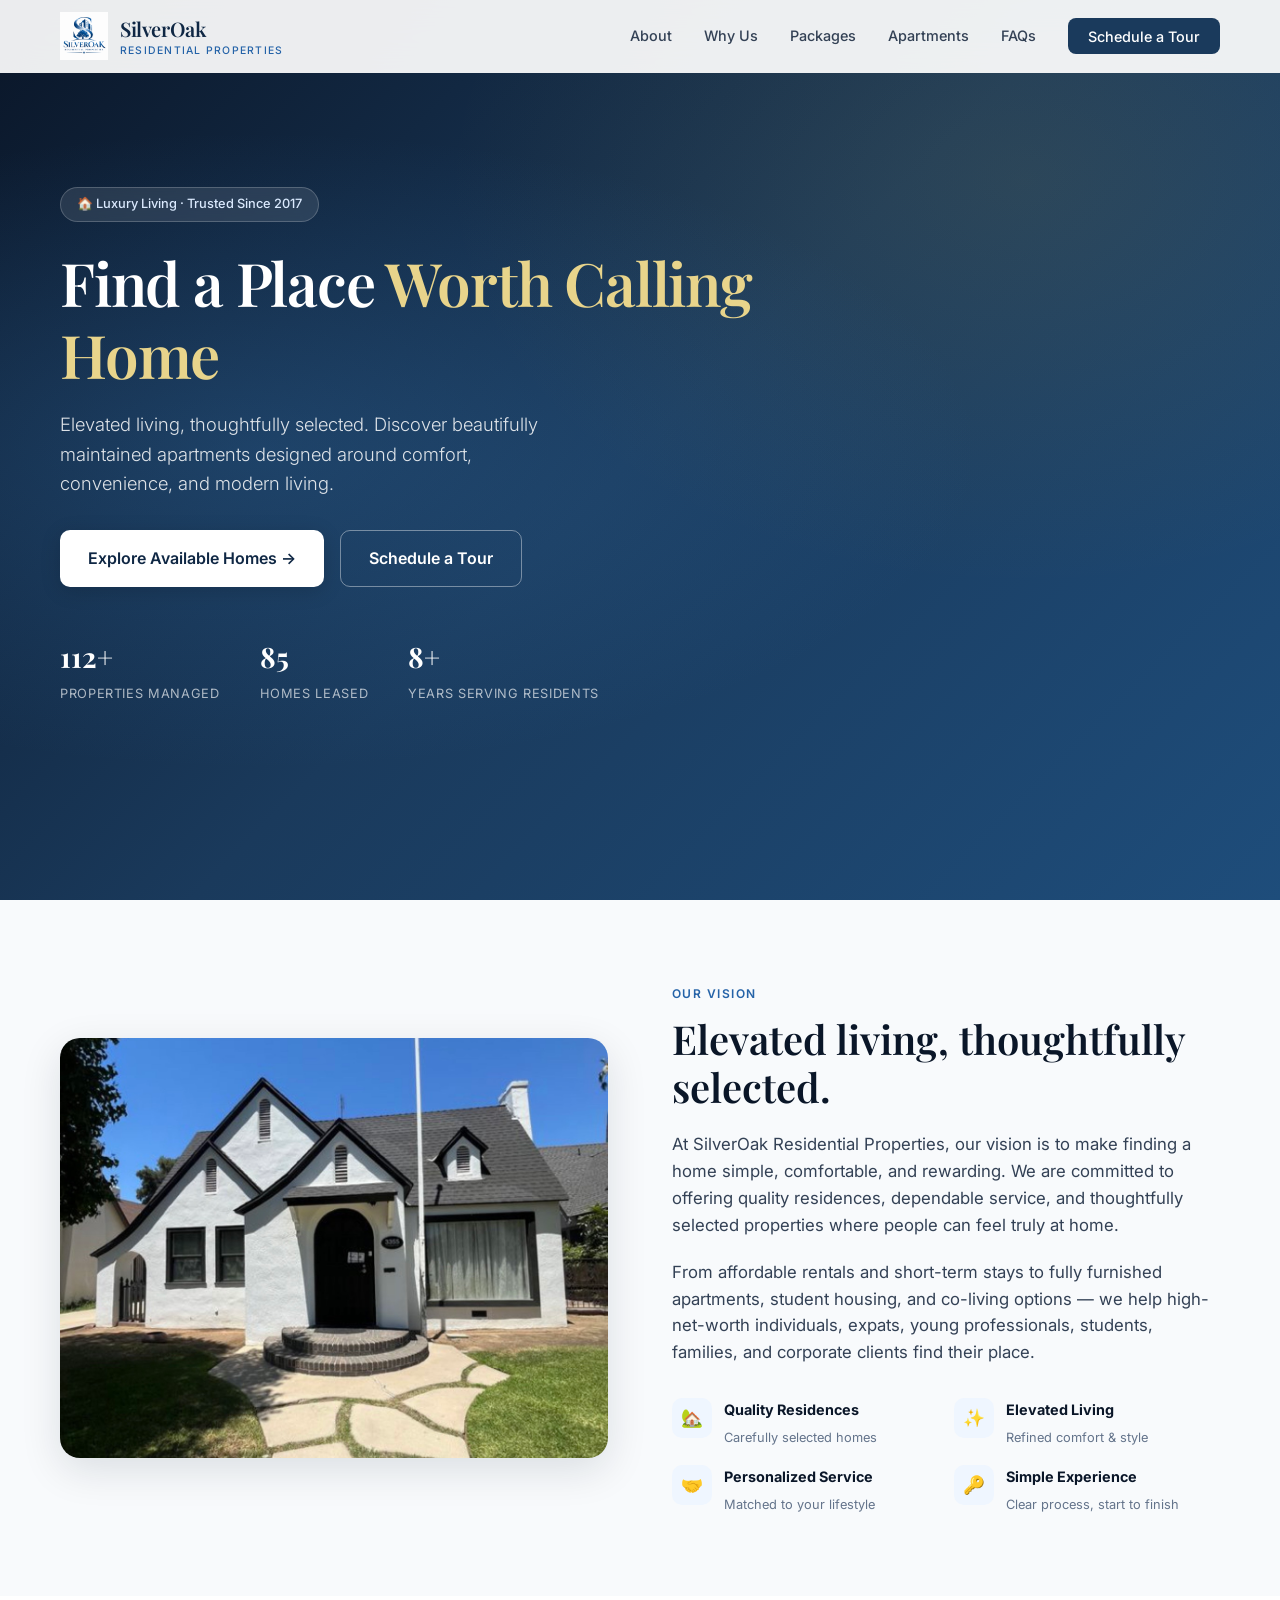
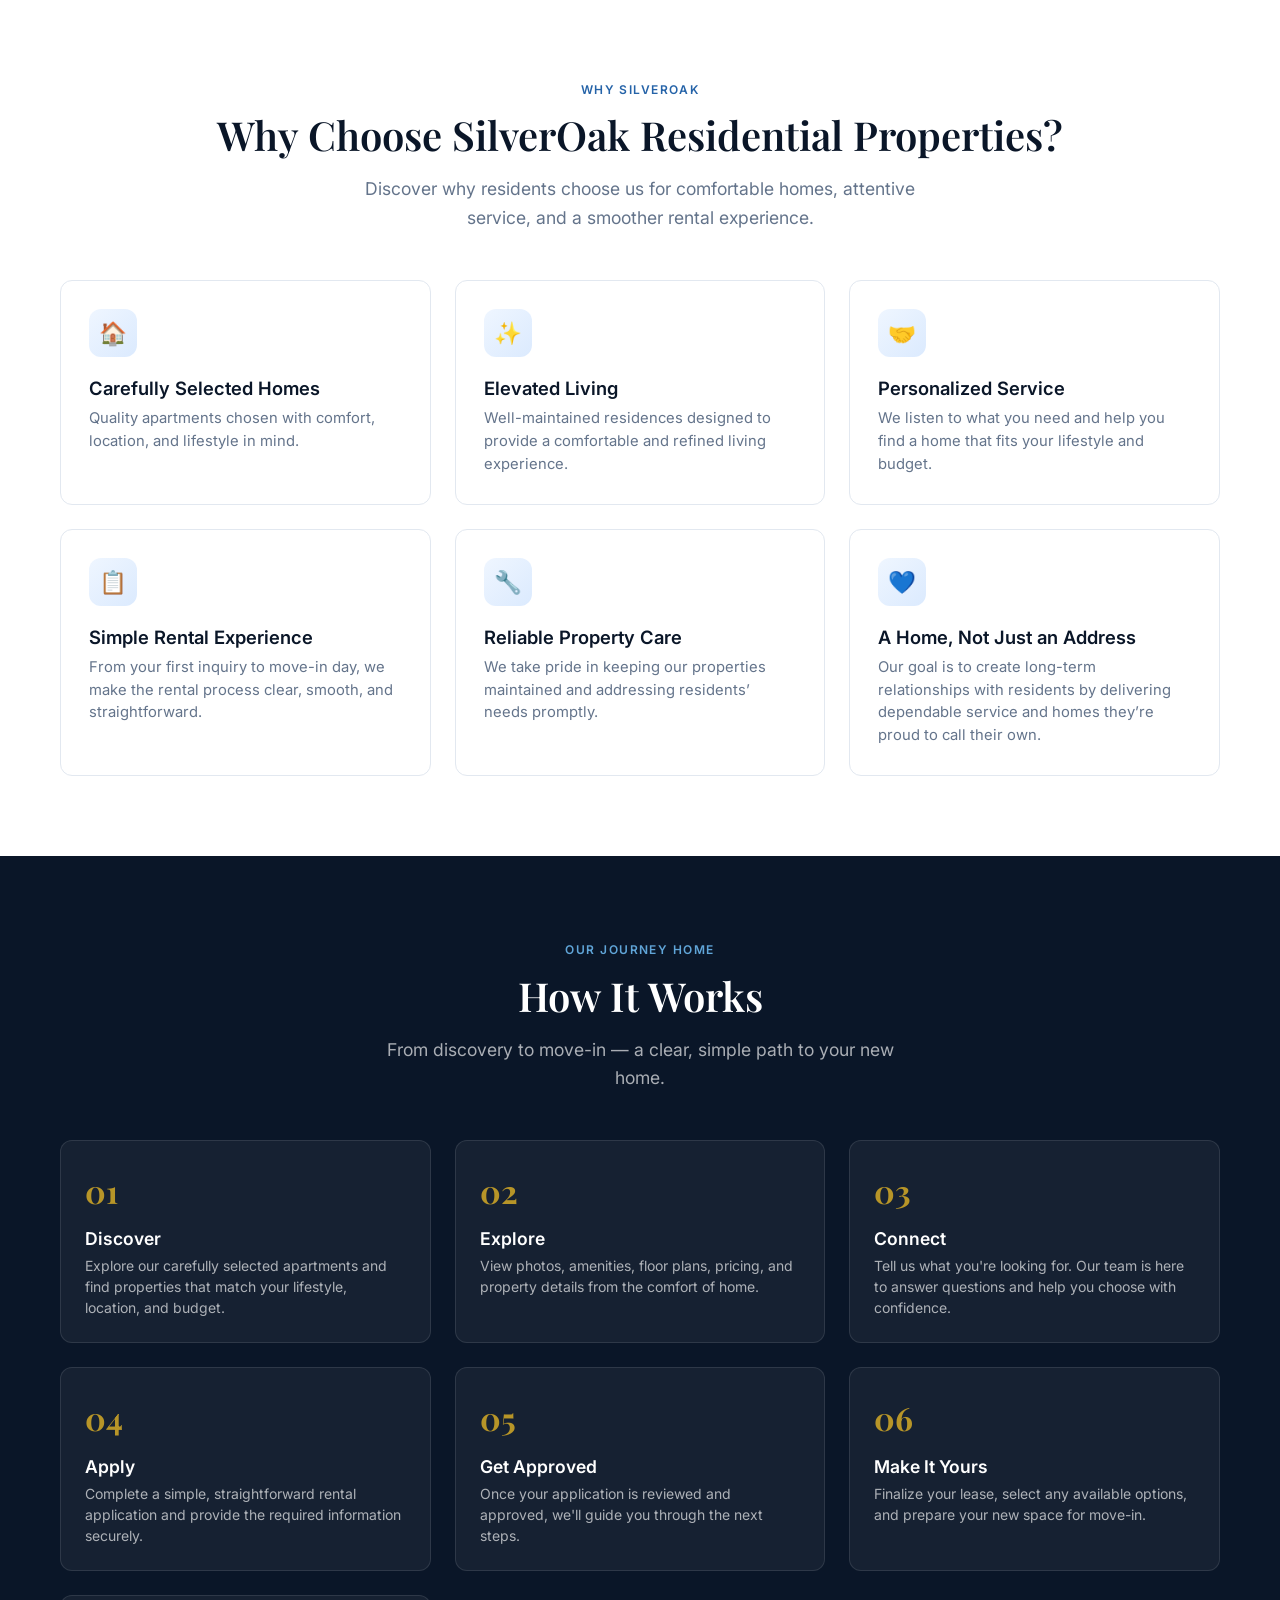
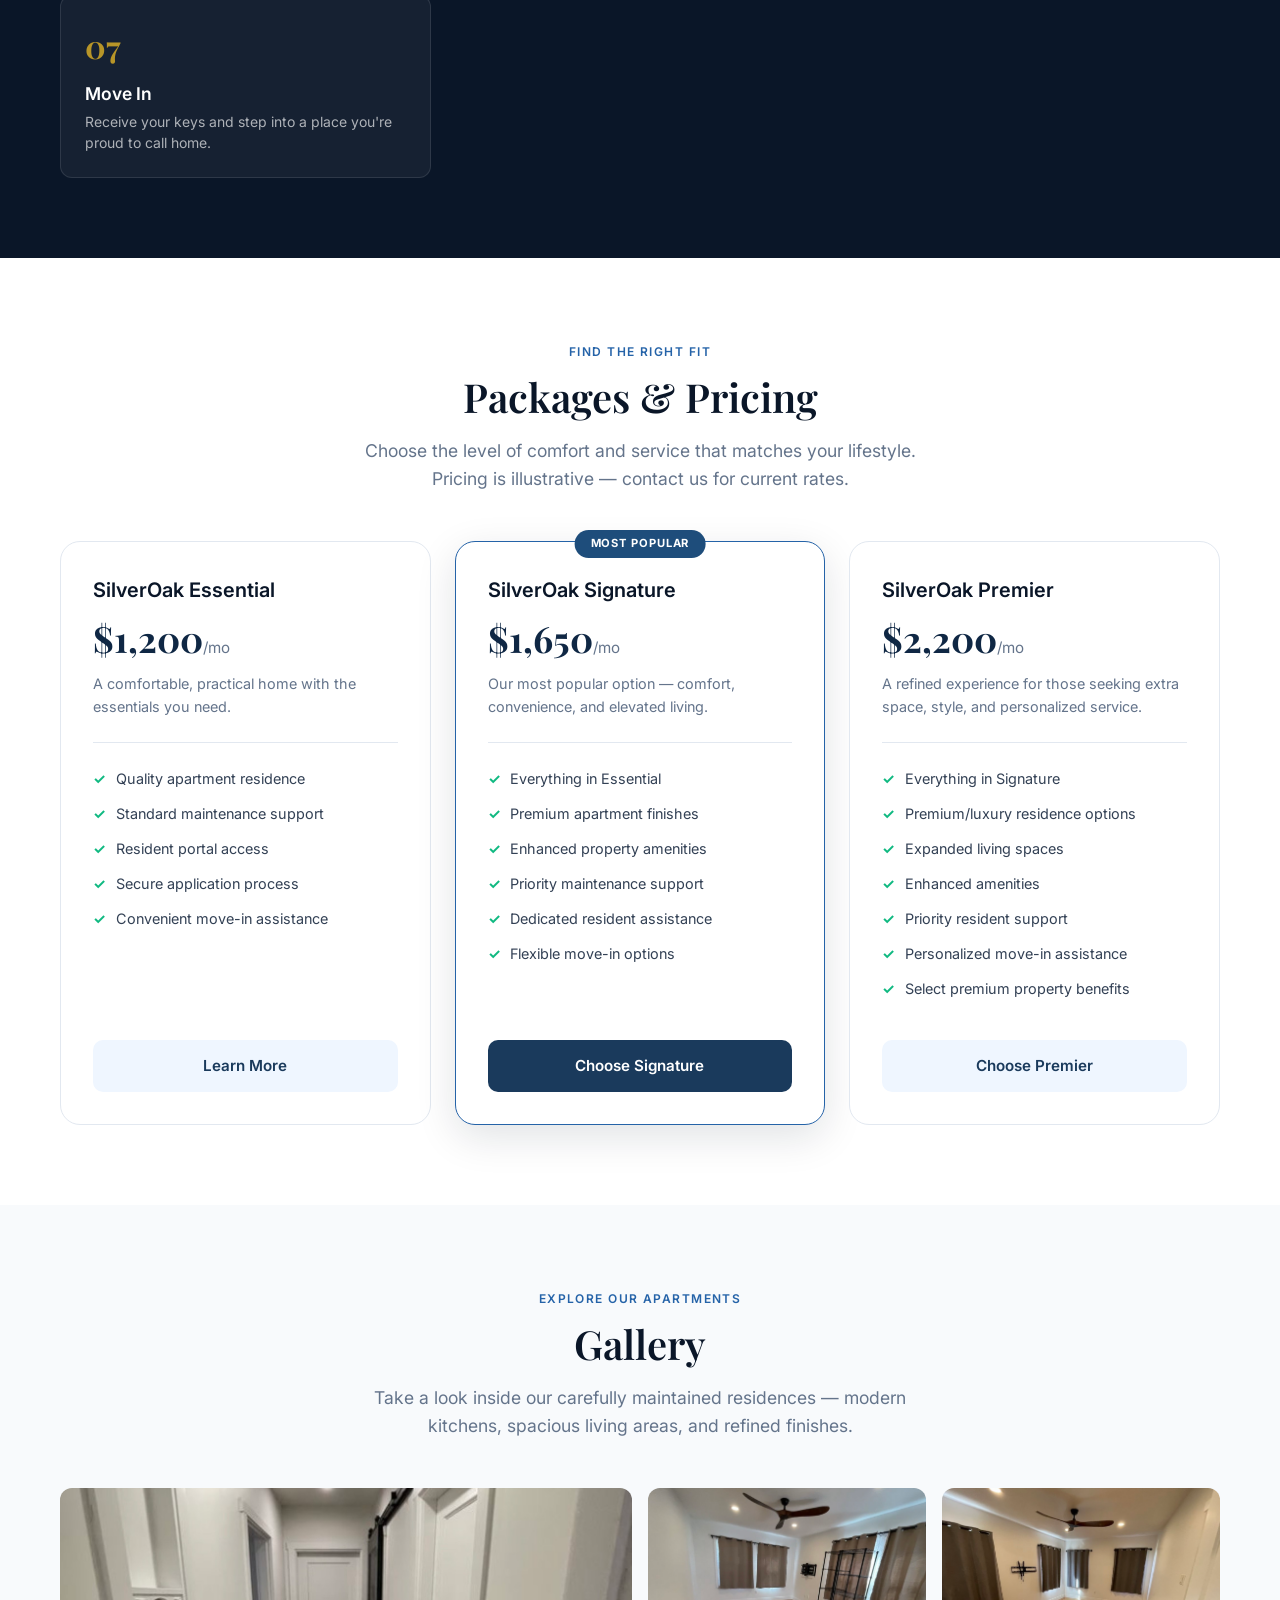
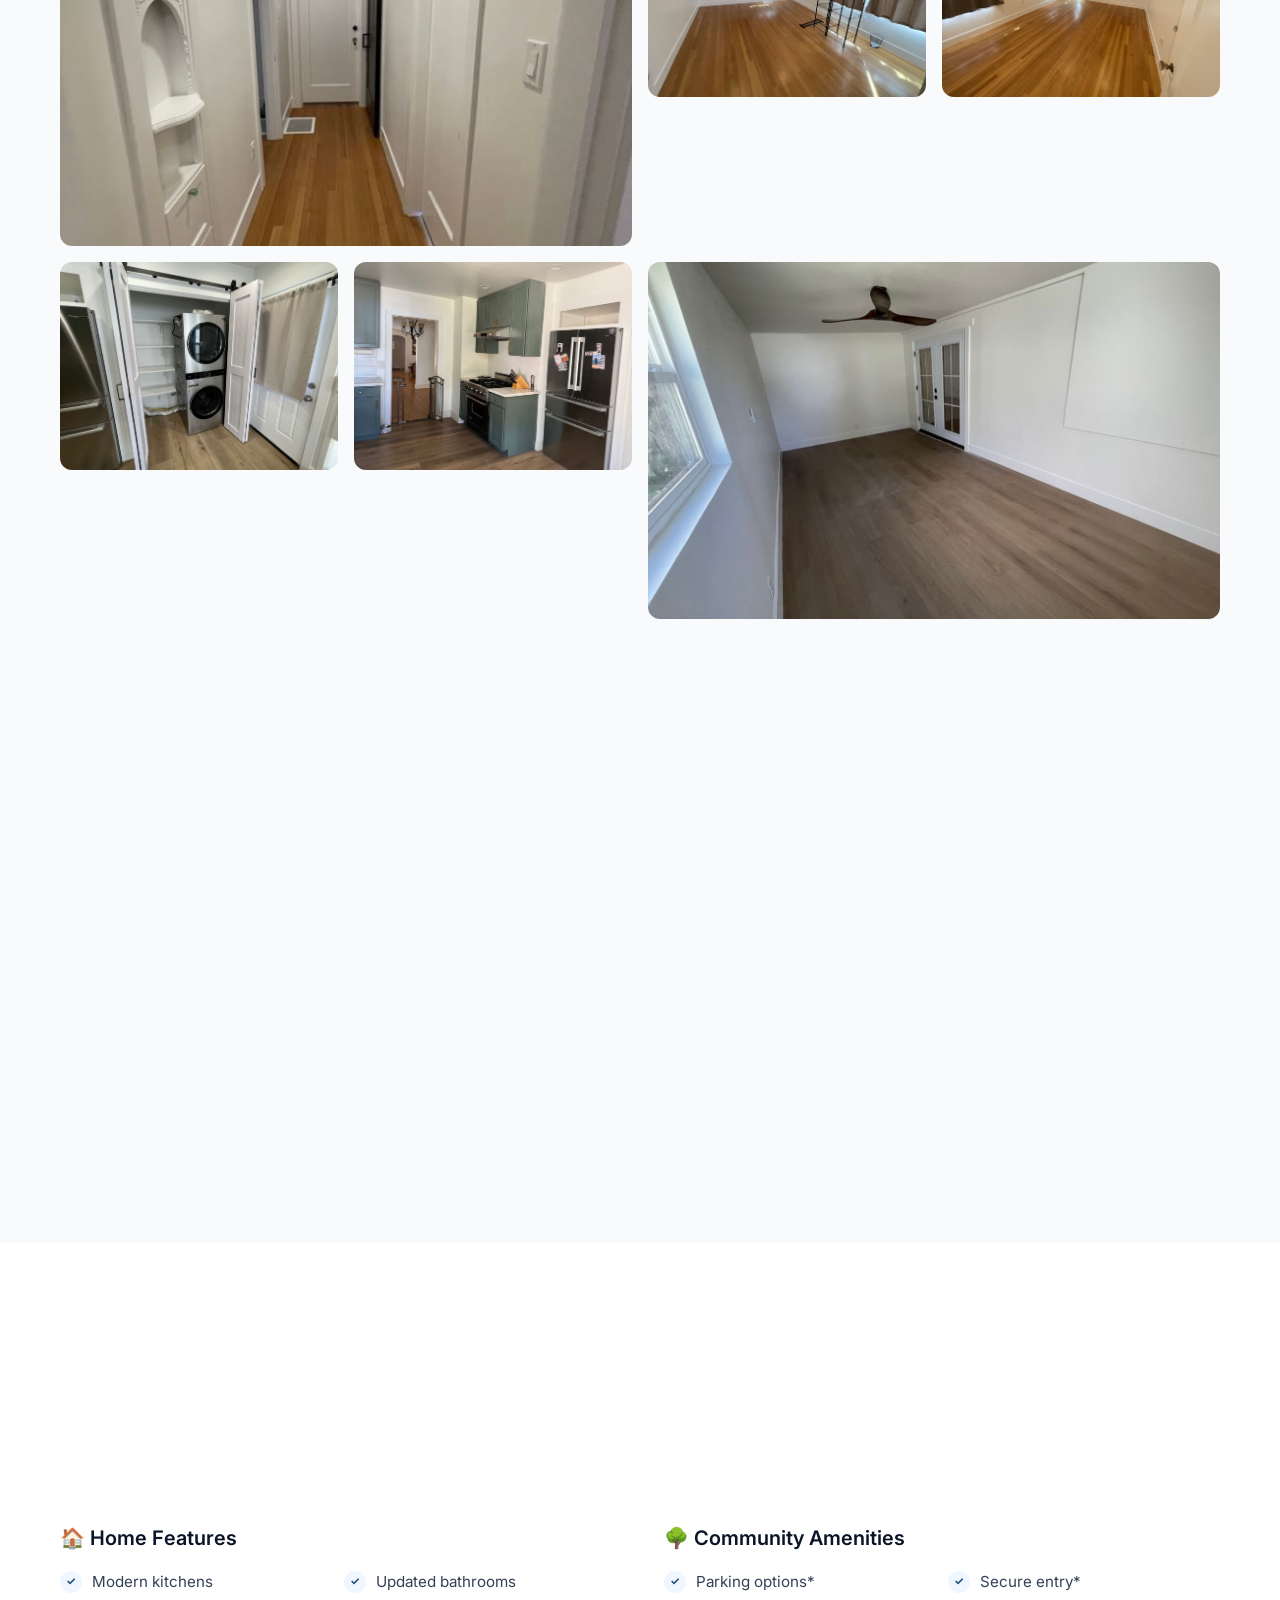
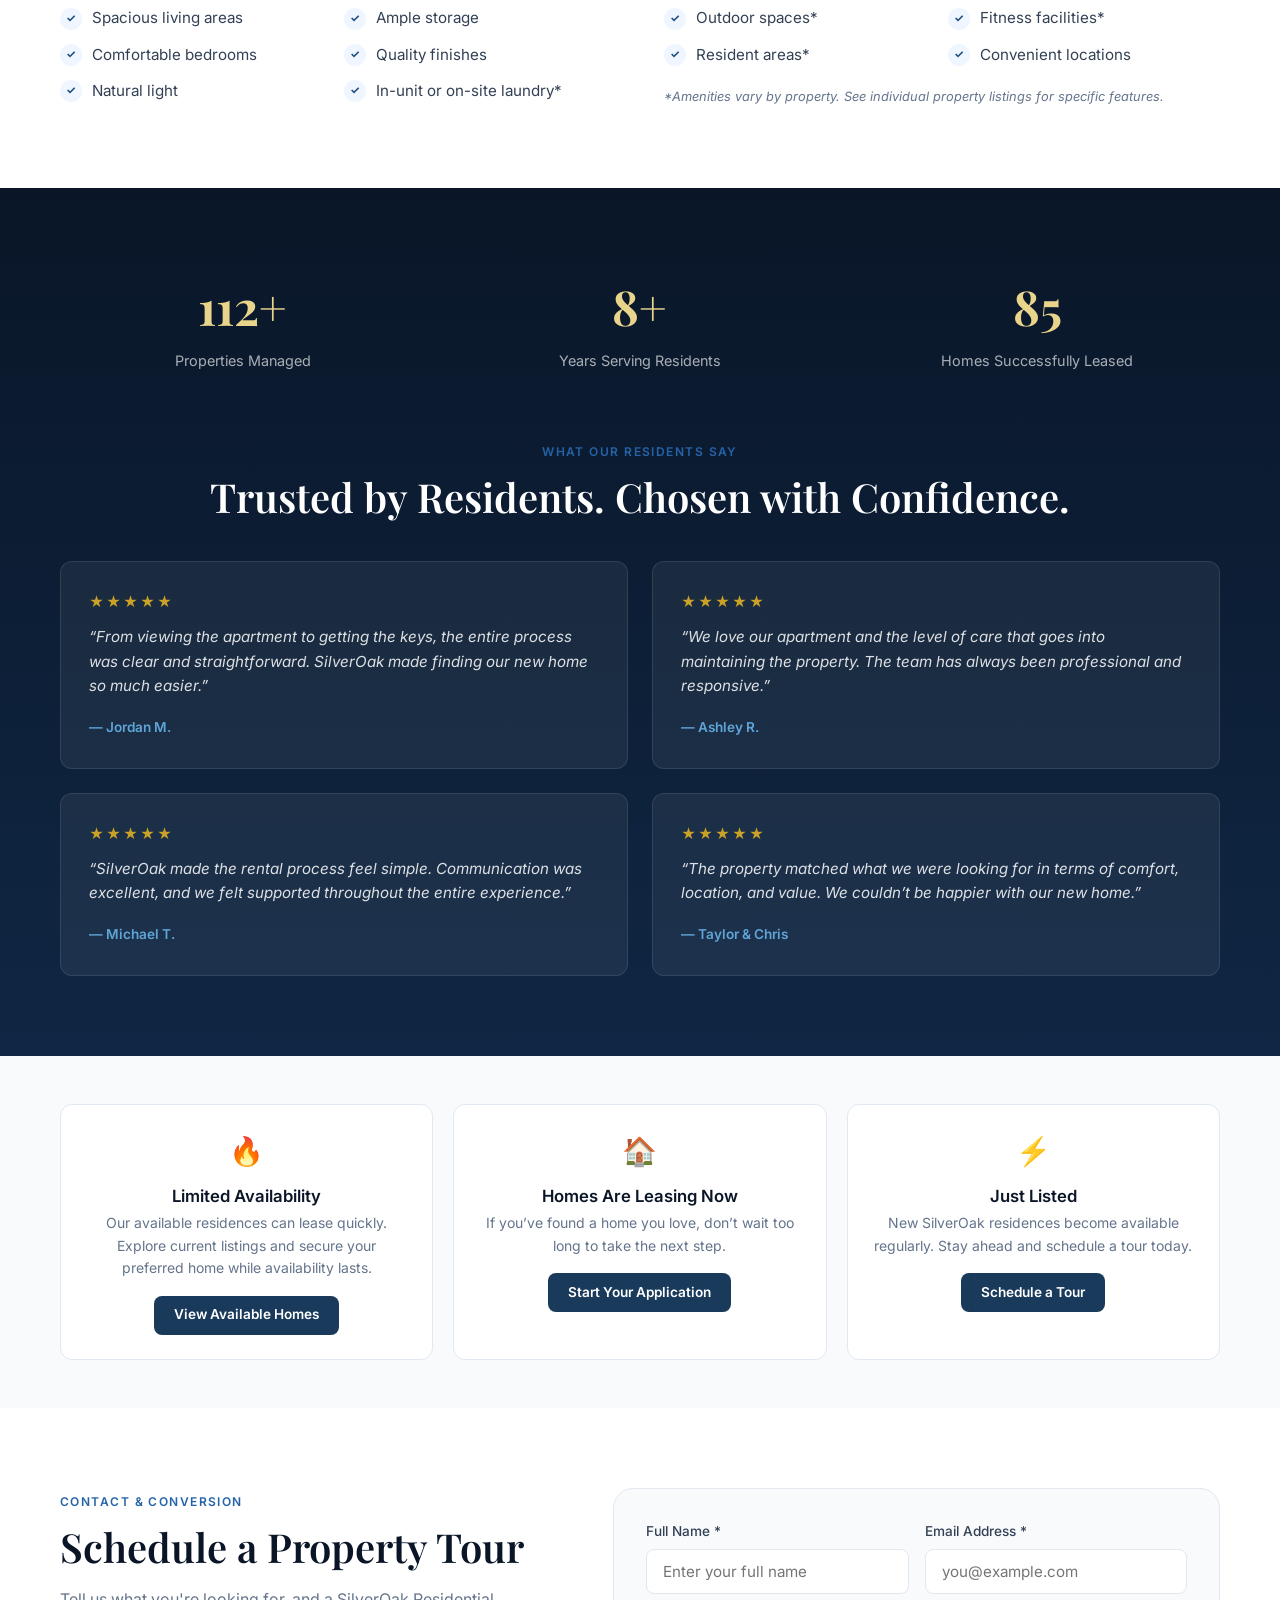
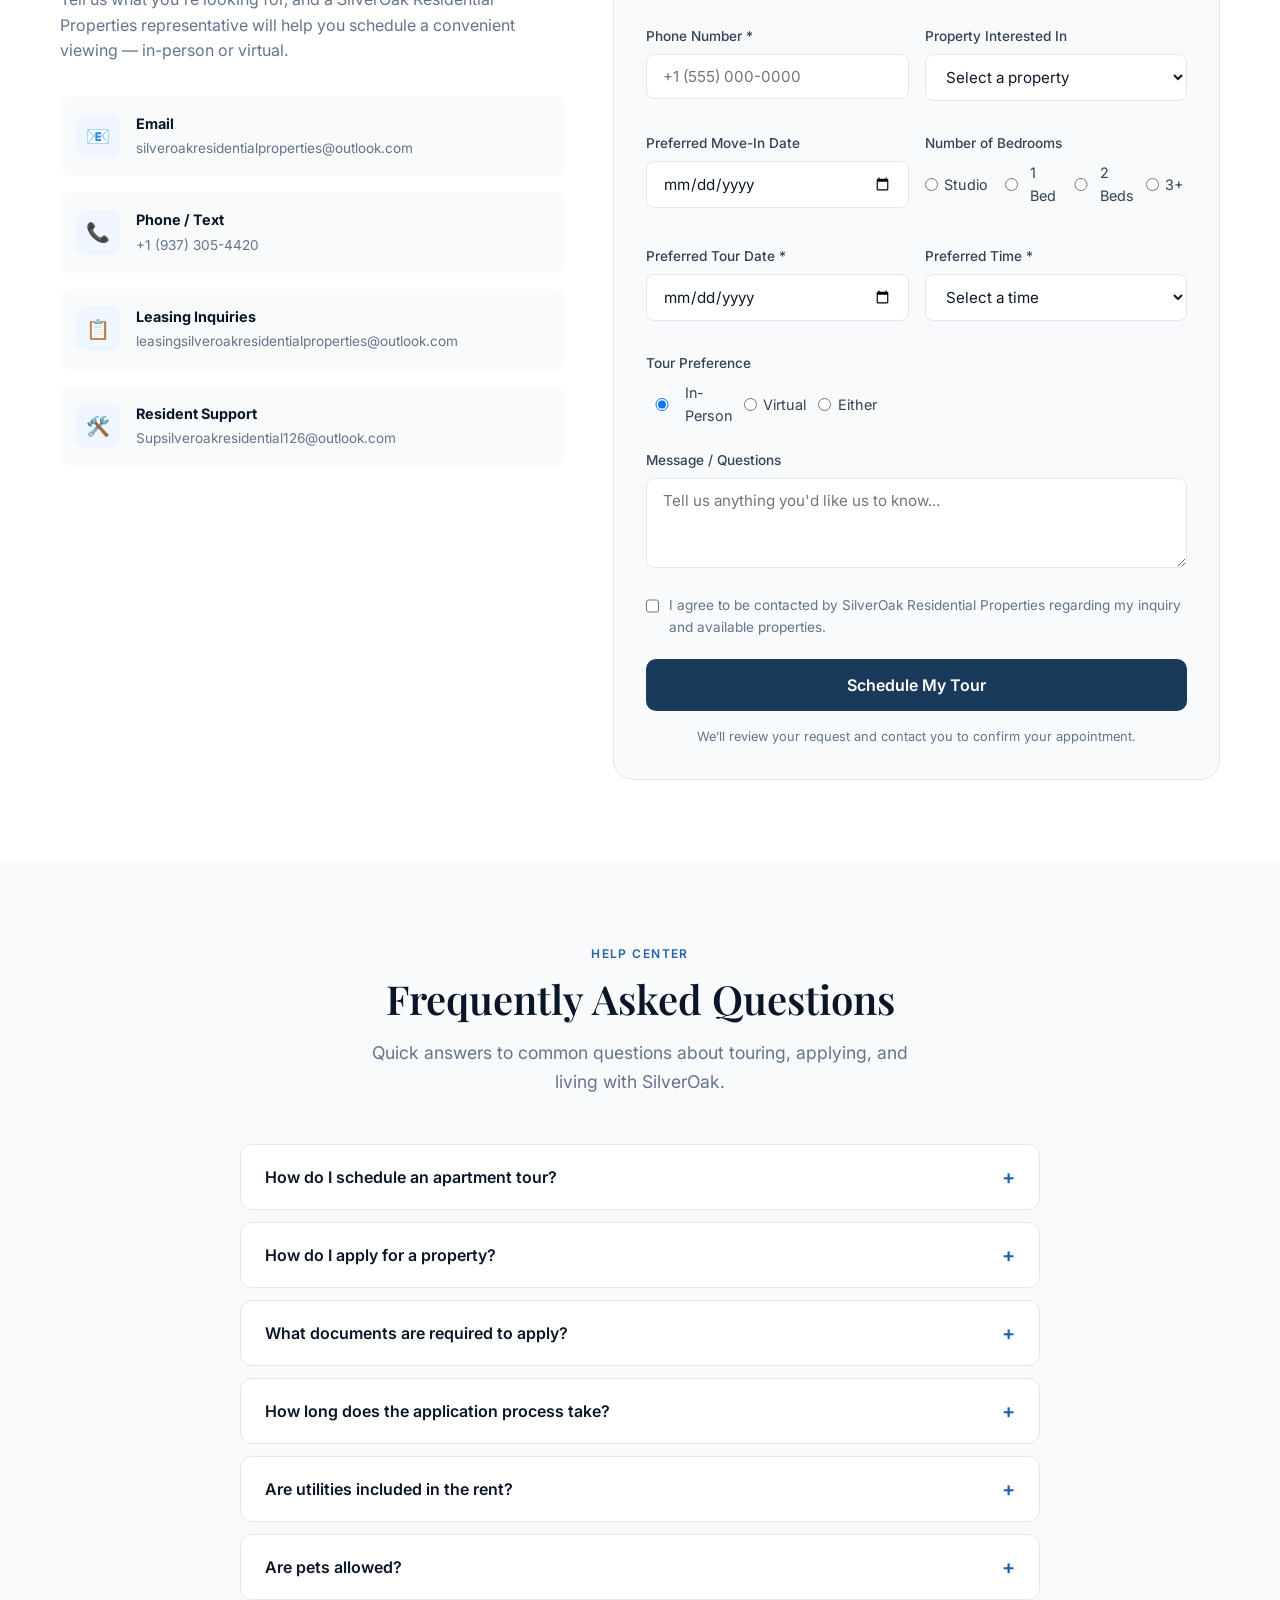
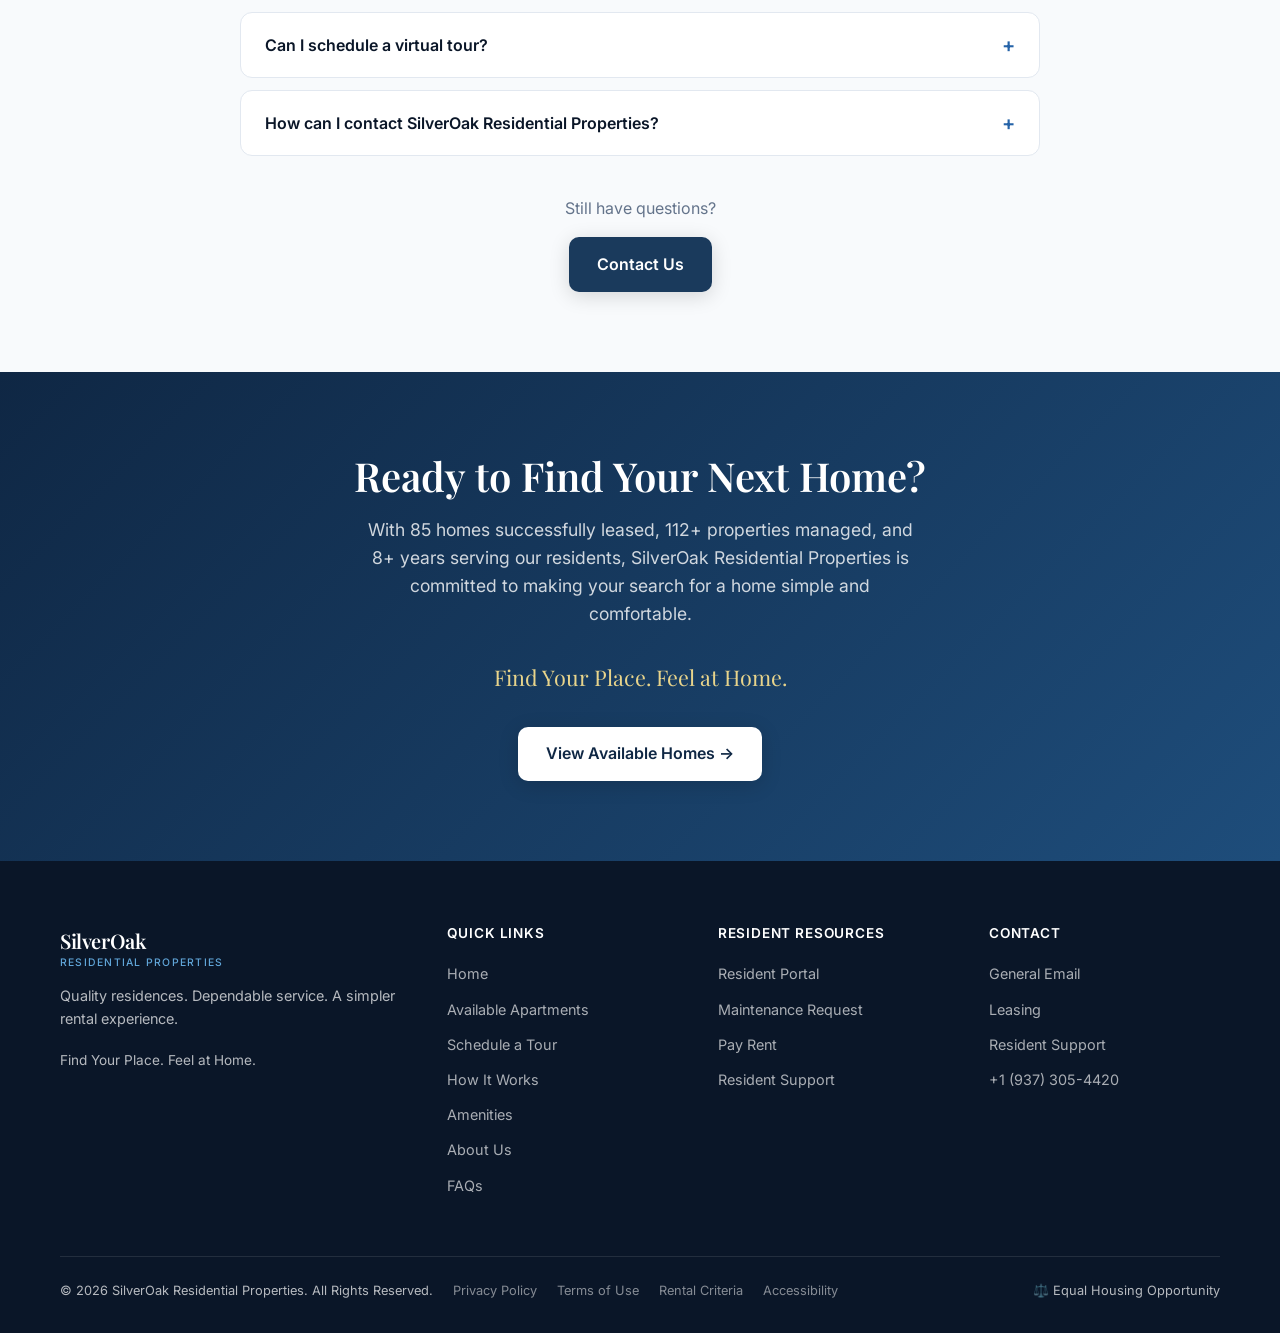
==== commit d2bfaa56: "Update image paths to remove 'images/' prefix" ====
--- a/index.html
+++ b/index.html
@@ -1424,7 +1424,7 @@
   <nav class="navbar" id="navbar">
     <div class="container nav-inner">
       <a href="#home" class="logo">
-        <img src="images/logo.png" alt="SilverOak Residential Properties" width="48" height="48">
+        <img src="logo.png" alt="SilverOak Residential Properties" width="48" height="48">
         <div class="logo-text">
           SilverOak
           <span>Residential Properties</span>
@@ -1488,7 +1488,7 @@
     <div class="container">
       <div class="about-grid">
         <div class="about-image reveal">
-          <img src="images/gallery12.jpg" alt="SilverOak Residence Exterior" loading="lazy">
+          <img src="gallery12.jpg" alt="SilverOak Residence Exterior" loading="lazy">
         </div>
         <div class="about-content reveal">
           <span class="section-label">Our Vision</span>
@@ -1686,40 +1686,40 @@
       </div>
       <div class="gallery-grid">
         <div class="gallery-item reveal" onclick="openLightbox(this)">
-          <img src="images/gallery1.jpg" alt="Hallway with hardwood floors" loading="lazy">
+          <img src="gallery1.jpg" alt="Hallway with hardwood floors" loading="lazy">
         </div>
         <div class="gallery-item reveal" onclick="openLightbox(this)">
-          <img src="images/gallery2.jpg" alt="Spacious living room" loading="lazy">
+          <img src="gallery2.jpg" alt="Spacious living room" loading="lazy">
         </div>
         <div class="gallery-item reveal" onclick="openLightbox(this)">
-          <img src="images/gallery3.jpg" alt="Bright living area" loading="lazy">
+          <img src="gallery3.jpg" alt="Bright living area" loading="lazy">
         </div>
         <div class="gallery-item reveal" onclick="openLightbox(this)">
-          <img src="images/gallery4.jpg" alt="Laundry and storage" loading="lazy">
+          <img src="gallery4.jpg" alt="Laundry and storage" loading="lazy">
         </div>
         <div class="gallery-item reveal" onclick="openLightbox(this)">
-          <img src="images/gallery5.jpg" alt="Modern kitchen" loading="lazy">
+          <img src="gallery5.jpg" alt="Modern kitchen" loading="lazy">
         </div>
         <div class="gallery-item reveal" onclick="openLightbox(this)">
-          <img src="images/gallery6.jpg" alt="Empty living space" loading="lazy">
+          <img src="gallery6.jpg" alt="Empty living space" loading="lazy">
         </div>
         <div class="gallery-item reveal" onclick="openLightbox(this)">
-          <img src="images/gallery7.jpg" alt="Elegant dining area" loading="lazy">
+          <img src="gallery7.jpg" alt="Elegant dining area" loading="lazy">
         </div>
         <div class="gallery-item reveal" onclick="openLightbox(this)">
-          <img src="images/gallery8.jpg" alt="Kitchen and storage" loading="lazy">
+          <img src="gallery8.jpg" alt="Kitchen and storage" loading="lazy">
         </div>
         <div class="gallery-item reveal" onclick="openLightbox(this)">
-          <img src="images/gallery9.jpg" alt="Living room with fireplace" loading="lazy">
+          <img src="gallery9.jpg" alt="Living room with fireplace" loading="lazy">
         </div>
         <div class="gallery-item reveal" onclick="openLightbox(this)">
-          <img src="images/gallery10.jpg" alt="Backyard and outdoor space" loading="lazy">
+          <img src="gallery10.jpg" alt="Backyard and outdoor space" loading="lazy">
         </div>
         <div class="gallery-item reveal" onclick="openLightbox(this)">
-          <img src="images/gallery11.jpg" alt="Dining nook" loading="lazy">
+          <img src="gallery11.jpg" alt="Dining nook" loading="lazy">
         </div>
         <div class="gallery-item reveal" onclick="openLightbox(this)">
-          <img src="images/gallery13.jpg" alt="Luxury bathroom" loading="lazy">
+          <img src="gallery13.jpg" alt="Luxury bathroom" loading="lazy">
         </div>
       </div>
       <div style="text-align:center;margin-top:2.5rem" class="reveal">
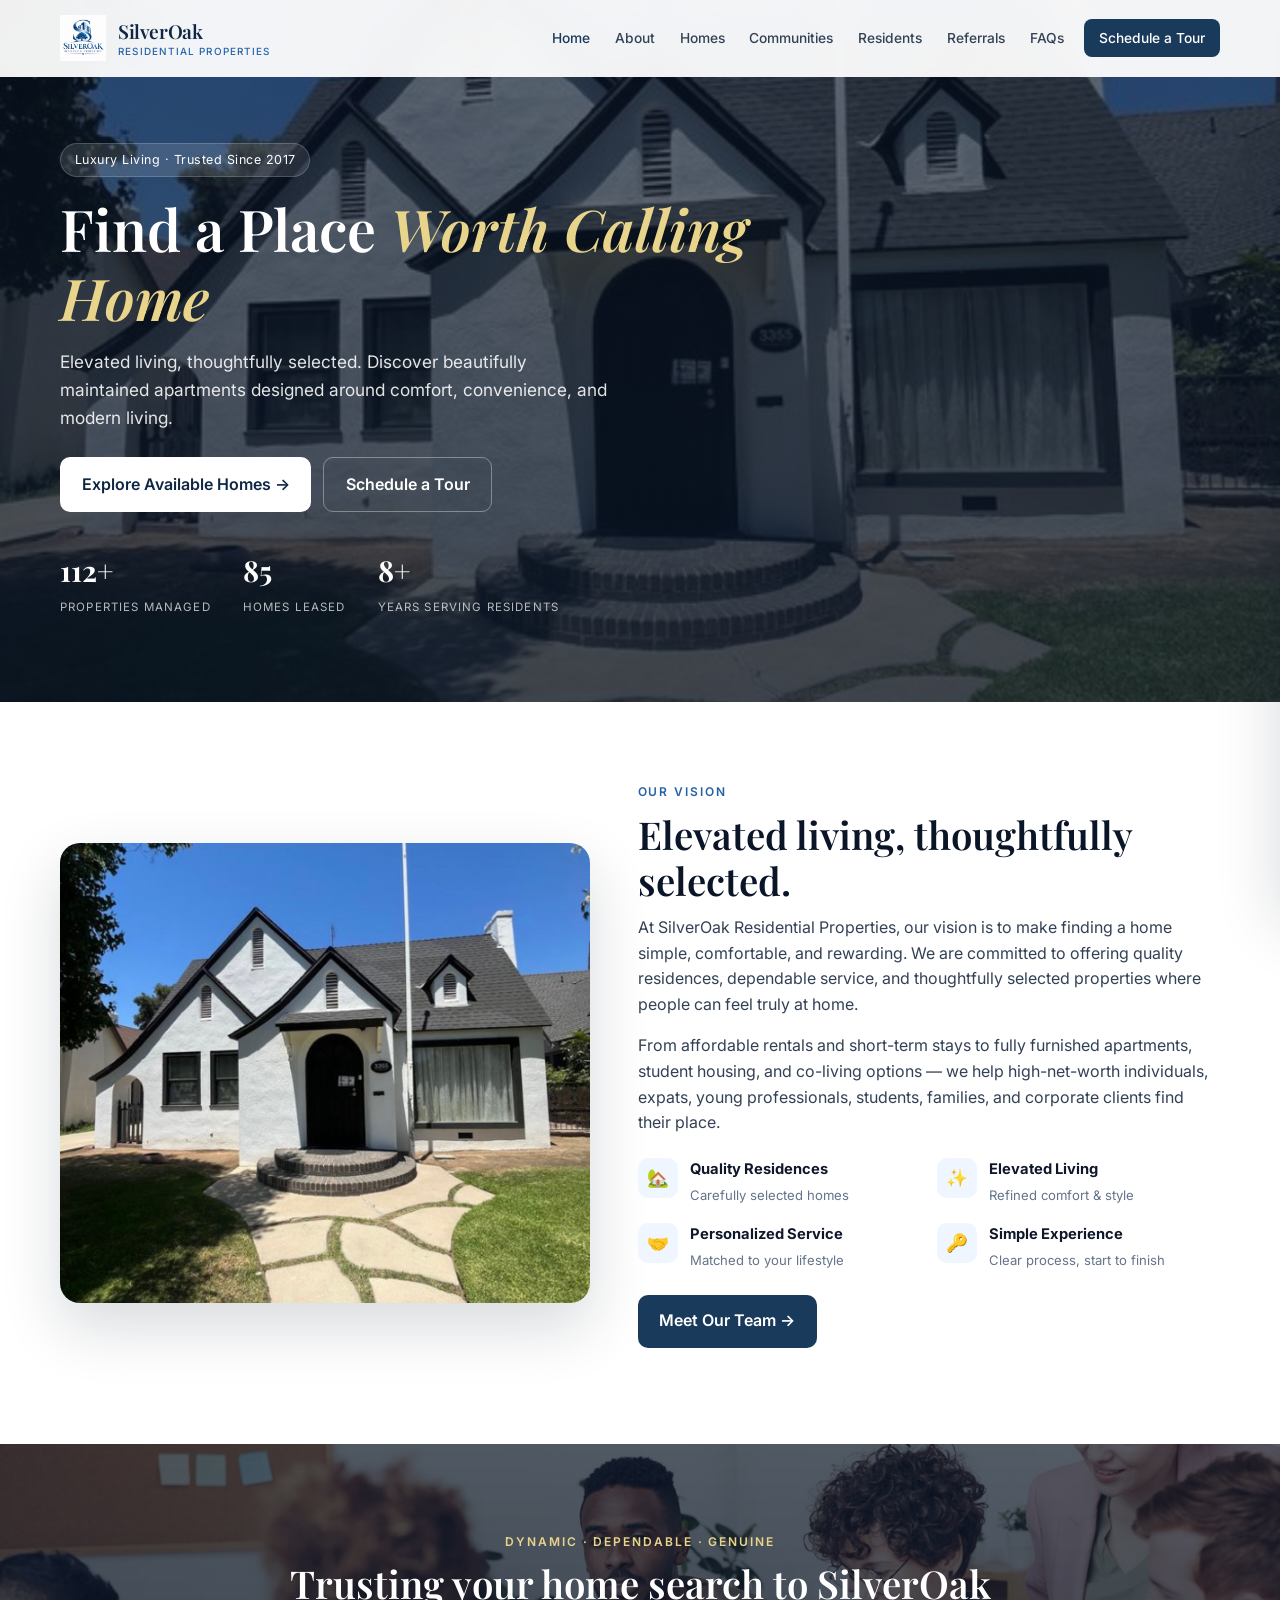
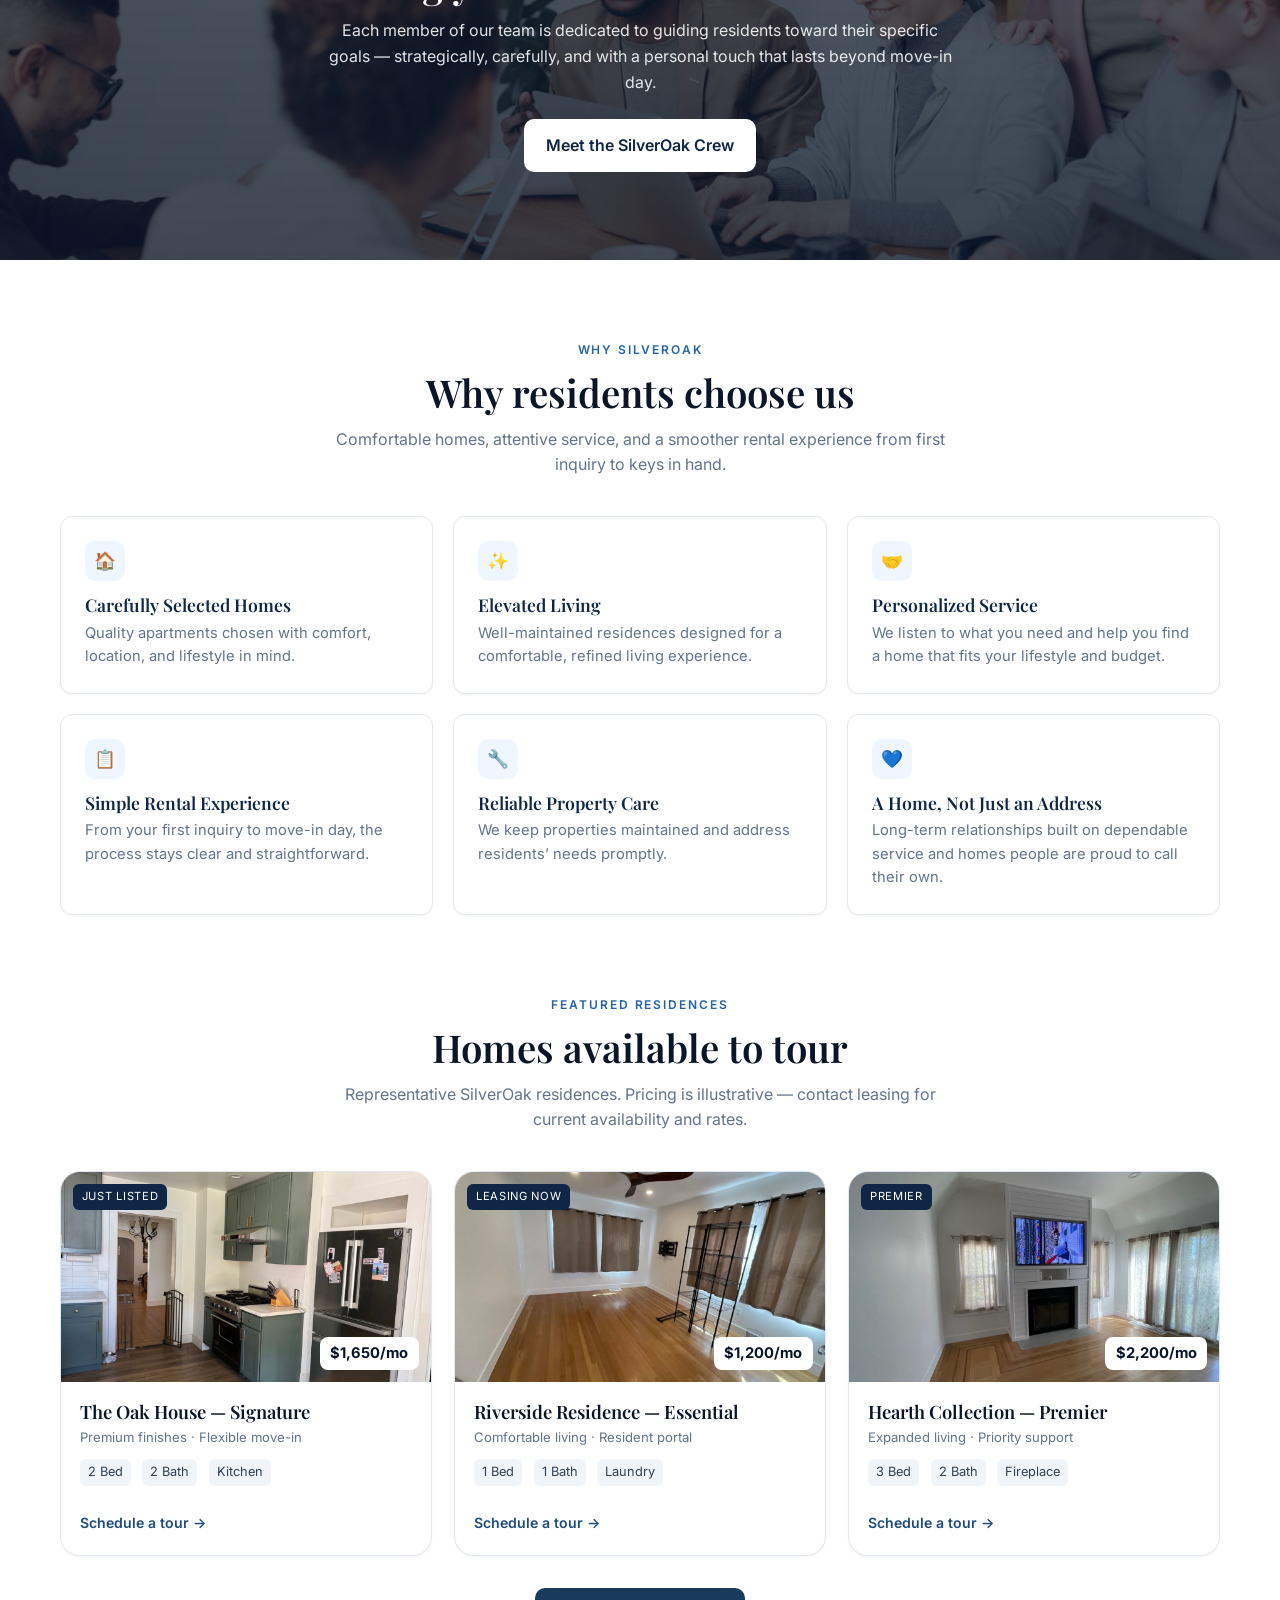
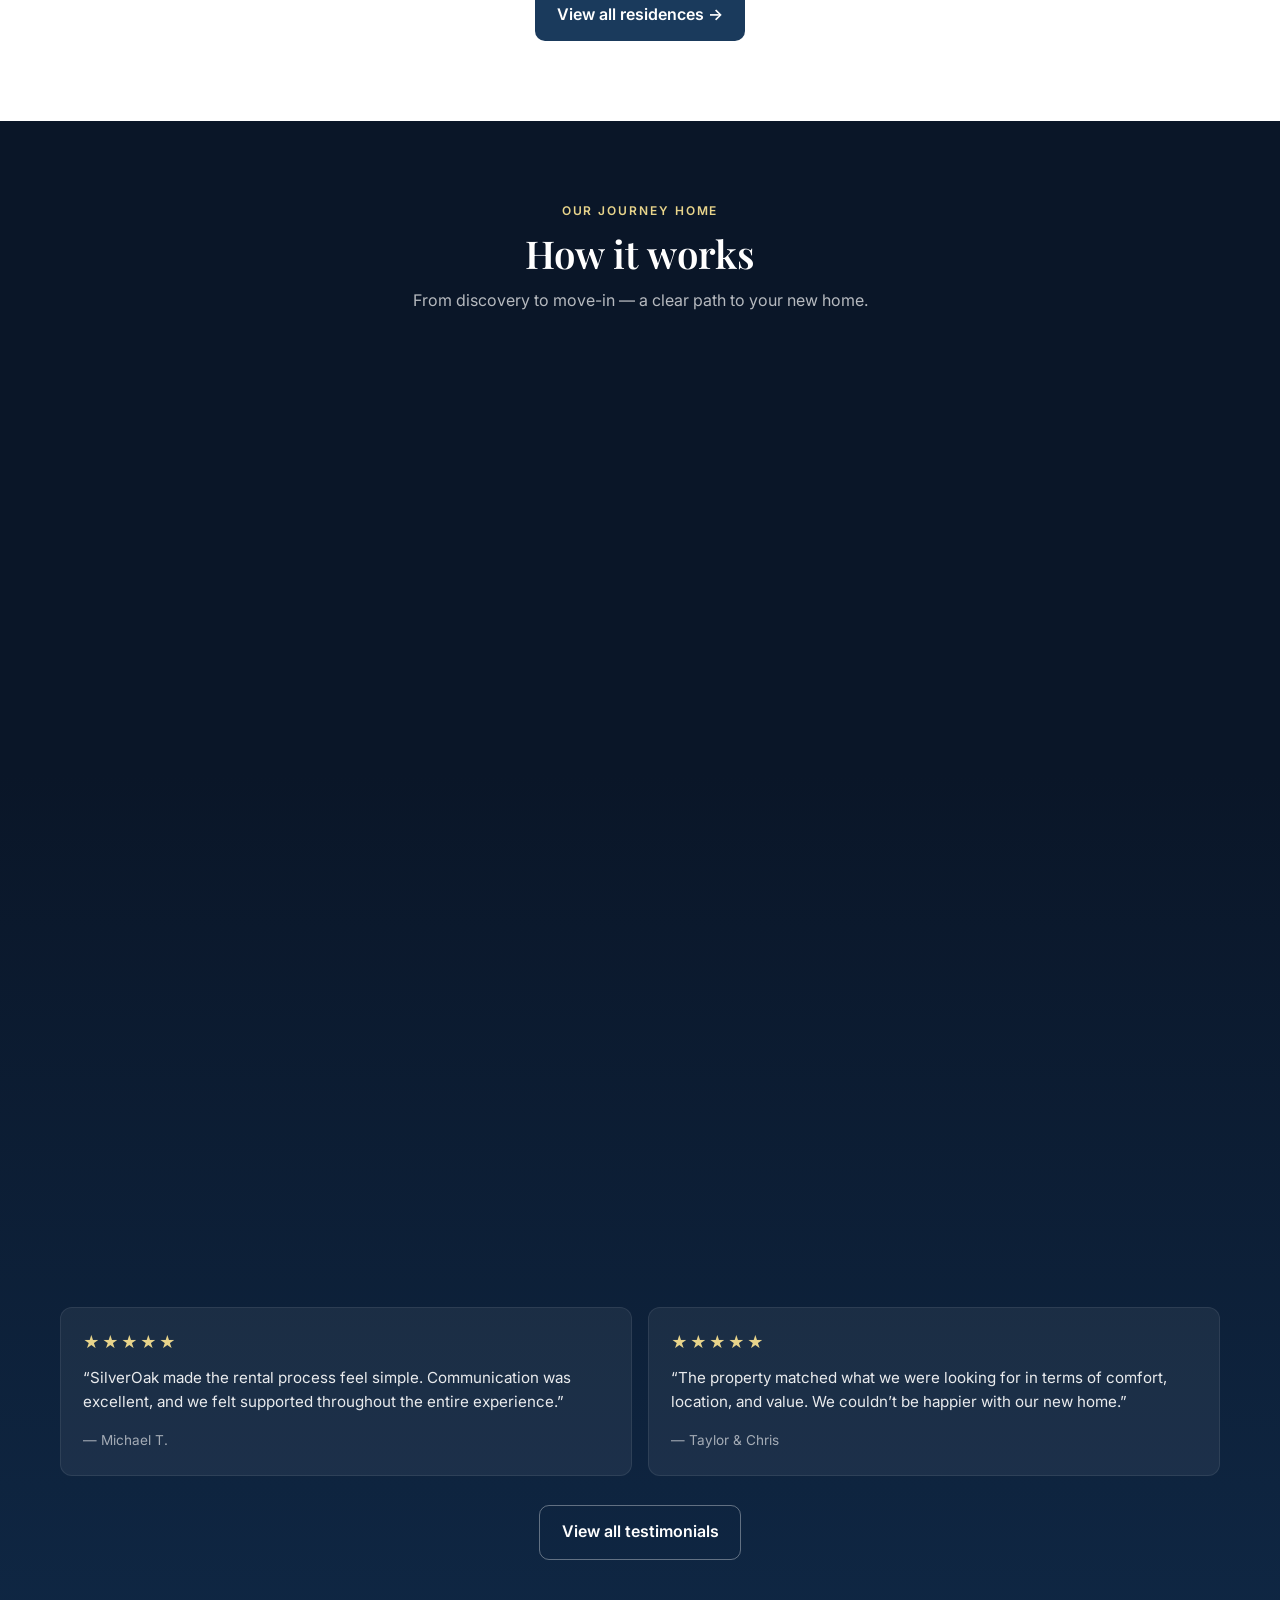
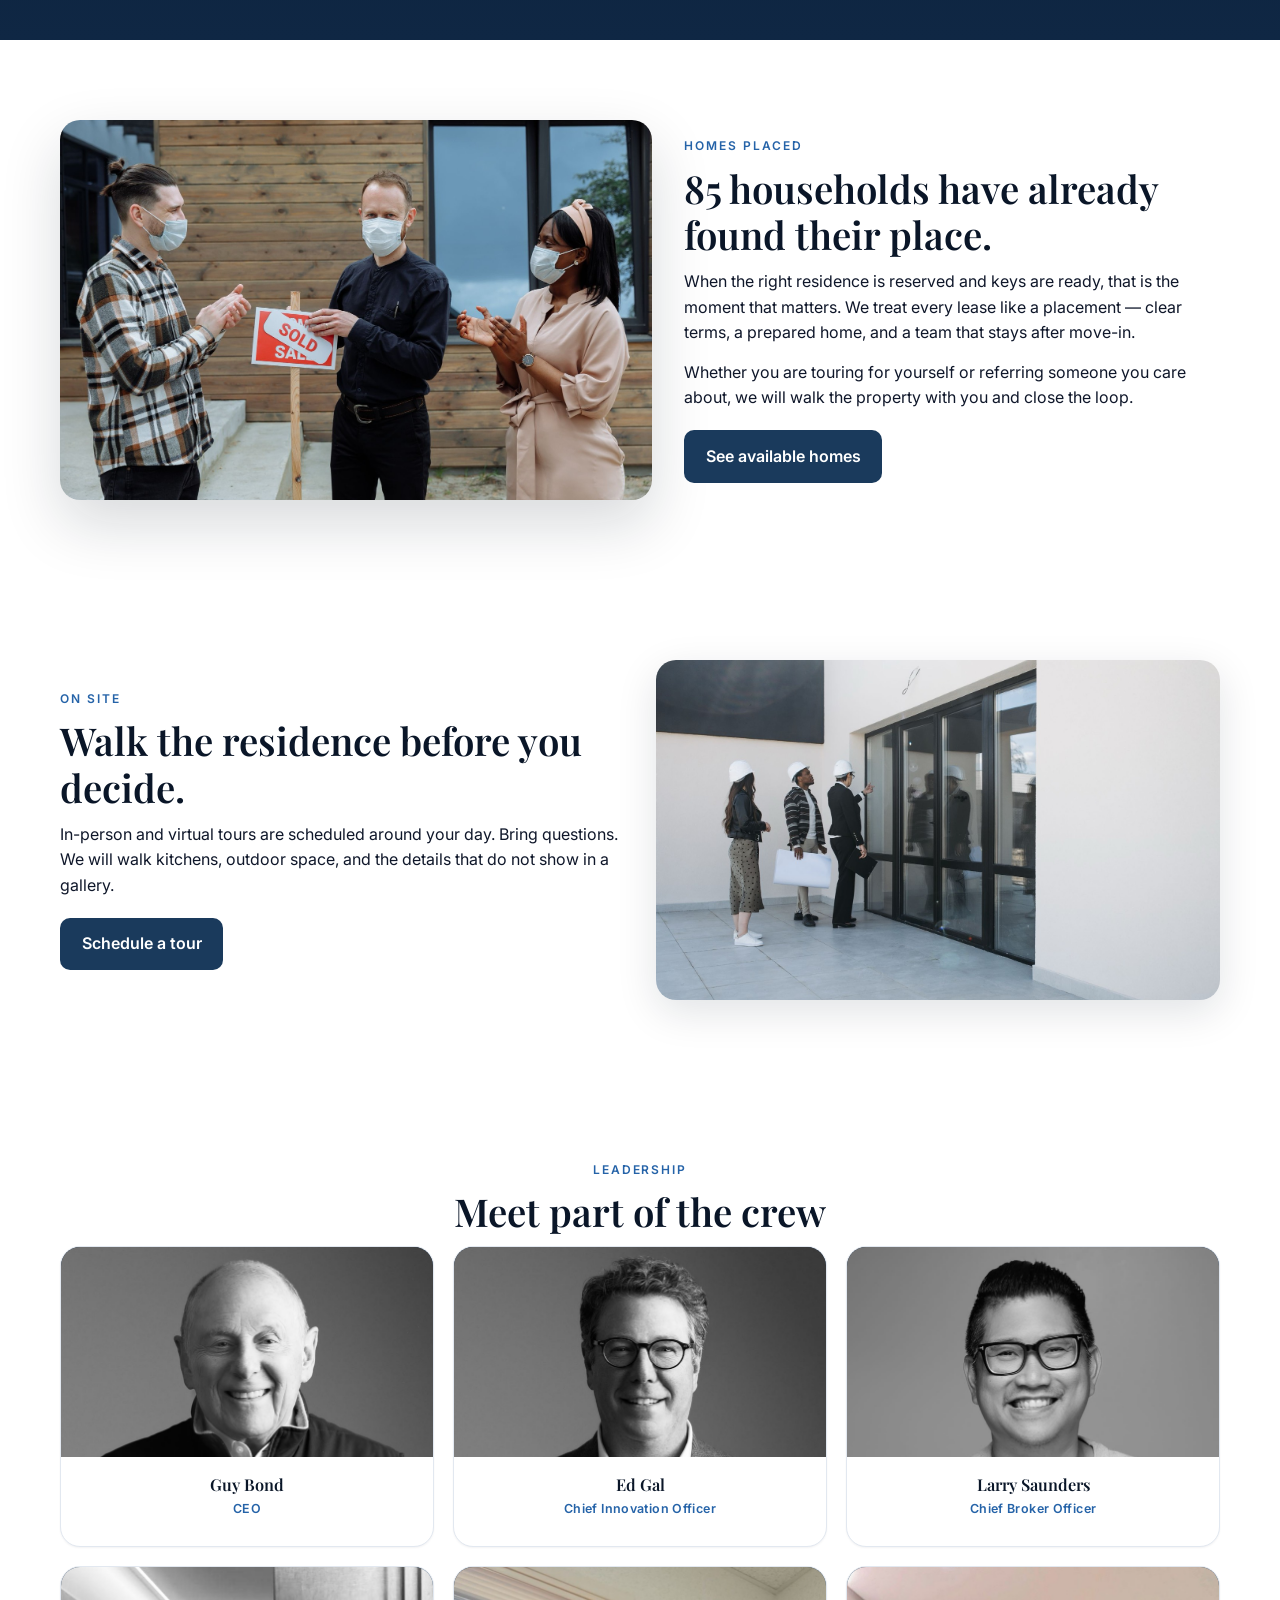
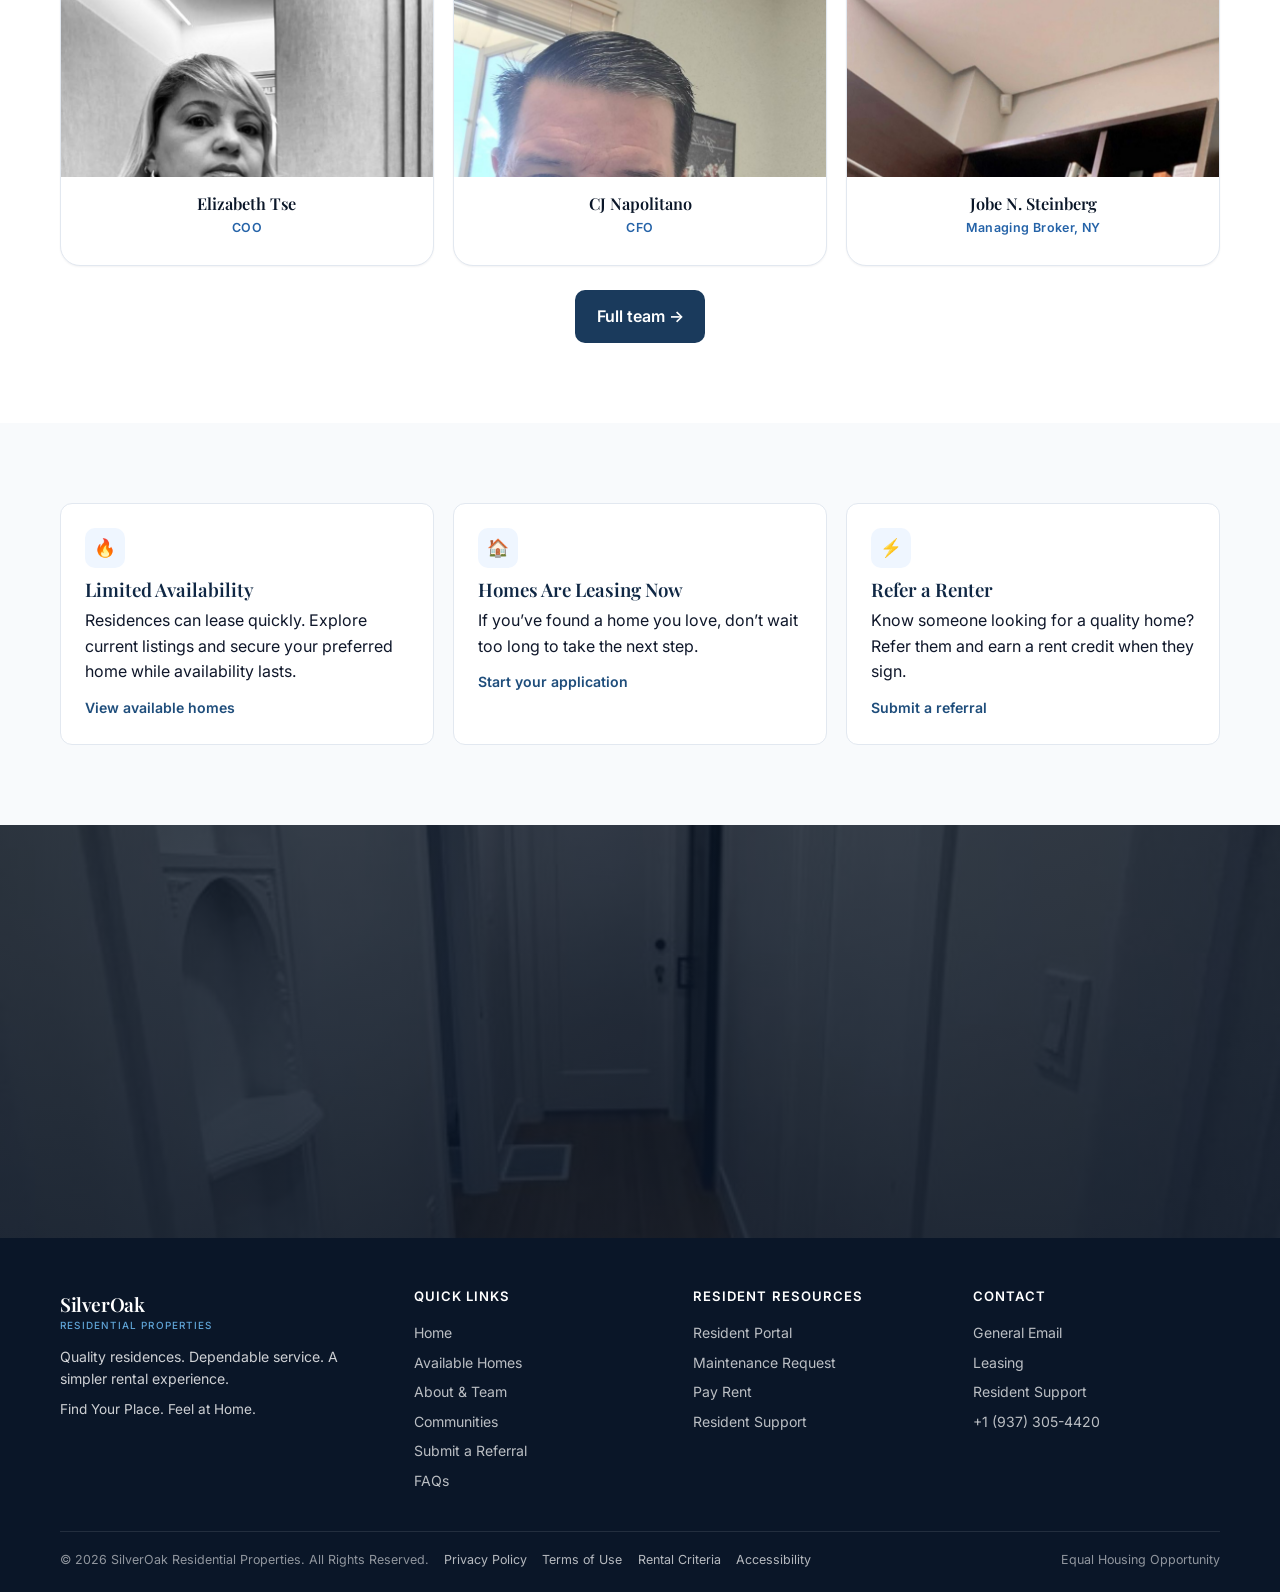
==== commit 4634f835: "Add files via upload" ====
--- a/index.html
+++ b/index.html
@@ -3,1492 +3,69 @@
 <head>
   <meta charset="UTF-8">
   <meta name="viewport" content="width=device-width, initial-scale=1.0">
-  <meta name="description" content="SilverOak Residential Properties — Find Your Place. Feel at Home. Luxury apartments, affordable rentals, short-term stays, and professional property management.">
+  <meta name="description" content="SilverOak Residential Properties — Find Your Place. Feel at Home. Quality residences, dependable service, and a simpler rental experience.">
   <title>SilverOak Residential Properties | Find Your Place. Feel at Home.</title>
-  
-  <!-- Fonts -->
   <link rel="preconnect" href="https://fonts.googleapis.com">
   <link rel="preconnect" href="https://fonts.gstatic.com" crossorigin>
   <link href="https://fonts.googleapis.com/css2?family=Playfair+Display:wght@400;500;600;700&family=Inter:wght@300;400;500;600;700&display=swap" rel="stylesheet">
-  
-  <style>
-    :root {
-      --blue-900: #0a1628;
-      --blue-800: #0f2744;
-      --blue-700: #1a3a5c;
-      --blue-600: #1e4d7b;
-      --blue-500: #2563a8;
-      --blue-400: #3b82c4;
-      --blue-300: #60a5d8;
-      --blue-100: #dbeafe;
-      --blue-50: #eff6ff;
-      --white: #ffffff;
-      --off-white: #f8fafc;
-      --gray-100: #f1f5f9;
-      --gray-200: #e2e8f0;
-      --gray-300: #cbd5e1;
-      --gray-500: #64748b;
-      --gray-700: #334155;
-      --gray-900: #0f172a;
-      --gold: #c9a227;
-      --gold-light: #e8d48b;
-      --success: #10b981;
-      --shadow-sm: 0 1px 2px rgba(10, 22, 40, 0.05);
-      --shadow: 0 4px 12px rgba(10, 22, 40, 0.08);
-      --shadow-lg: 0 12px 40px rgba(10, 22, 40, 0.12);
-      --shadow-xl: 0 24px 60px rgba(10, 22, 40, 0.16);
-      --radius: 12px;
-      --radius-lg: 20px;
-      --transition: 0.3s cubic-bezier(0.4, 0, 0.2, 1);
-    }
-
-    * {
-      margin: 0;
-      padding: 0;
-      box-sizing: border-box;
-    }
-
-    html {
-      scroll-behavior: smooth;
-      font-size: 16px;
-    }
-
-    body {
-      font-family: 'Inter', -apple-system, BlinkMacSystemFont, sans-serif;
-      color: var(--gray-900);
-      background: var(--white);
-      line-height: 1.6;
-      overflow-x: hidden;
-    }
-
-    h1, h2, h3, h4, .serif {
-      font-family: 'Playfair Display', Georgia, serif;
-      font-weight: 600;
-      line-height: 1.2;
-    }
-
-    img {
-      max-width: 100%;
-      height: auto;
-      display: block;
-    }
-
-    a {
-      text-decoration: none;
-      color: inherit;
-      transition: var(--transition);
-    }
-
-    button, .btn {
-      font-family: inherit;
-      cursor: pointer;
-      border: none;
-      outline: none;
-      transition: var(--transition);
-    }
-
-    .container {
-      width: 100%;
-      max-width: 1200px;
-      margin: 0 auto;
-      padding: 0 1.25rem;
-    }
-
-    /* ========== NAVBAR ========== */
-    .navbar {
-      position: fixed;
-      top: 0;
-      left: 0;
-      right: 0;
-      z-index: 1000;
-      background: rgba(255, 255, 255, 0.92);
-      backdrop-filter: blur(16px);
-      -webkit-backdrop-filter: blur(16px);
-      border-bottom: 1px solid transparent;
-      transition: var(--transition);
-    }
-
-    .navbar.scrolled {
-      border-bottom-color: var(--gray-200);
-      box-shadow: var(--shadow-sm);
-    }
-
-    .nav-inner {
-      display: flex;
-      align-items: center;
-      justify-content: space-between;
-      height: 72px;
-    }
-
-    .logo {
-      display: flex;
-      align-items: center;
-      gap: 0.75rem;
-    }
-
-    .logo img {
-      height: 48px;
-      width: auto;
-    }
-
-    .logo-text {
-      font-family: 'Playfair Display', serif;
-      font-size: 1.25rem;
-      font-weight: 600;
-      color: var(--blue-800);
-      letter-spacing: -0.02em;
-    }
-
-    .logo-text span {
-      display: block;
-      font-family: 'Inter', sans-serif;
-      font-size: 0.65rem;
-      font-weight: 500;
-      letter-spacing: 0.12em;
-      text-transform: uppercase;
-      color: var(--blue-500);
-      margin-top: -2px;
-    }
-
-    .nav-links {
-      display: flex;
-      align-items: center;
-      gap: 2rem;
-      list-style: none;
-    }
-
-    .nav-links a {
-      font-size: 0.9rem;
-      font-weight: 500;
-      color: var(--gray-700);
-    }
-
-    .nav-links a:hover {
-      color: var(--blue-600);
-    }
-
-    .nav-cta {
-      background: var(--blue-700);
-      color: white !important;
-      padding: 0.6rem 1.25rem;
-      border-radius: 8px;
-      font-weight: 600;
-      font-size: 0.875rem;
-    }
-
-    .nav-cta:hover {
-      background: var(--blue-600);
-      transform: translateY(-1px);
-      box-shadow: var(--shadow);
-    }
-
-    .hamburger {
-      display: none;
-      flex-direction: column;
-      gap: 5px;
-      background: none;
-      padding: 8px;
-    }
-
-    .hamburger span {
-      display: block;
-      width: 24px;
-      height: 2px;
-      background: var(--blue-800);
-      border-radius: 2px;
-      transition: var(--transition);
-    }
-
-    .hamburger.active span:nth-child(1) {
-      transform: rotate(45deg) translate(5px, 5px);
-    }
-    .hamburger.active span:nth-child(2) {
-      opacity: 0;
-    }
-    .hamburger.active span:nth-child(3) {
-      transform: rotate(-45deg) translate(5px, -5px);
-    }
-
-    /* Mobile Menu */
-    .mobile-menu {
-      display: none;
-      position: fixed;
-      top: 72px;
-      left: 0;
-      right: 0;
-      bottom: 0;
-      background: white;
-      padding: 2rem;
-      z-index: 999;
-      flex-direction: column;
-      gap: 1.5rem;
-      transform: translateX(100%);
-      transition: transform 0.35s ease;
-    }
-
-    .mobile-menu.open {
-      transform: translateX(0);
-    }
-
-    .mobile-menu a {
-      font-size: 1.125rem;
-      font-weight: 500;
-      color: var(--gray-800);
-      padding: 0.5rem 0;
-      border-bottom: 1px solid var(--gray-100);
-    }
-
-    /* ========== HERO ========== */
-    .hero {
-      position: relative;
-      min-height: 100vh;
-      display: flex;
-      align-items: center;
-      padding-top: 72px;
-      background: linear-gradient(135deg, var(--blue-900) 0%, var(--blue-700) 50%, var(--blue-600) 100%);
-      overflow: hidden;
-    }
-
-    .hero::before {
-      content: '';
-      position: absolute;
-      inset: 0;
-      background: 
-        radial-gradient(ellipse at 20% 50%, rgba(59, 130, 196, 0.25) 0%, transparent 50%),
-        radial-gradient(ellipse at 80% 20%, rgba(201, 162, 39, 0.1) 0%, transparent 40%);
-      pointer-events: none;
-    }
-
-    .hero-content {
-      position: relative;
-      z-index: 2;
-      max-width: 700px;
-      padding: 4rem 0;
-    }
-
-    .hero-badge {
-      display: inline-flex;
-      align-items: center;
-      gap: 0.5rem;
-      background: rgba(255,255,255,0.1);
-      border: 1px solid rgba(255,255,255,0.2);
-      color: var(--blue-100);
-      font-size: 0.8rem;
-      font-weight: 500;
-      padding: 0.4rem 1rem;
-      border-radius: 100px;
-      margin-bottom: 1.5rem;
-      backdrop-filter: blur(8px);
-    }
-
-    .hero h1 {
-      font-size: clamp(2.5rem, 6vw, 3.75rem);
-      color: white;
-      margin-bottom: 1.25rem;
-      letter-spacing: -0.02em;
-    }
-
-    .hero h1 span {
-      color: var(--gold-light);
-    }
-
-    .hero p {
-      font-size: 1.15rem;
-      color: rgba(255,255,255,0.85);
-      margin-bottom: 2rem;
-      max-width: 520px;
-      font-weight: 300;
-    }
-
-    .hero-ctas {
-      display: flex;
-      flex-wrap: wrap;
-      gap: 1rem;
-      margin-bottom: 3rem;
-    }
-
-    .btn-primary {
-      display: inline-flex;
-      align-items: center;
-      gap: 0.5rem;
-      background: white;
-      color: var(--blue-800);
-      padding: 0.9rem 1.75rem;
-      border-radius: 10px;
-      font-weight: 600;
-      font-size: 1rem;
-      box-shadow: 0 4px 20px rgba(0,0,0,0.15);
-    }
-
-    .btn-primary:hover {
-      transform: translateY(-2px);
-      box-shadow: 0 8px 30px rgba(0,0,0,0.2);
-    }
-
-    .btn-secondary {
-      display: inline-flex;
-      align-items: center;
-      gap: 0.5rem;
-      background: transparent;
-      color: white;
-      padding: 0.9rem 1.75rem;
-      border-radius: 10px;
-      font-weight: 600;
-      font-size: 1rem;
-      border: 1.5px solid rgba(255,255,255,0.4);
-    }
-
-    .btn-secondary:hover {
-      background: rgba(255,255,255,0.1);
-      border-color: white;
-    }
-
-    .hero-stats {
-      display: flex;
-      gap: 2.5rem;
-      flex-wrap: wrap;
-    }
-
-    .hero-stat strong {
-      display: block;
-      font-size: 1.75rem;
-      font-weight: 700;
-      color: white;
-      font-family: 'Playfair Display', serif;
-    }
-
-    .hero-stat span {
-      font-size: 0.8rem;
-      color: rgba(255,255,255,0.65);
-      text-transform: uppercase;
-      letter-spacing: 0.05em;
-    }
-
-    /* Decorative elements */
-    .hero-deco {
-      position: absolute;
-      right: -5%;
-      bottom: 0;
-      width: 55%;
-      max-width: 700px;
-      opacity: 0.15;
-      pointer-events: none;
-    }
-
-    /* ========== SECTIONS COMMON ========== */
-    section {
-      padding: 5rem 0;
-    }
-
-    .section-label {
-      display: inline-block;
-      font-size: 0.75rem;
-      font-weight: 600;
-      letter-spacing: 0.12em;
-      text-transform: uppercase;
-      color: var(--blue-500);
-      margin-bottom: 0.75rem;
-    }
-
-    .section-title {
-      font-size: clamp(1.85rem, 4vw, 2.5rem);
-      color: var(--blue-900);
-      margin-bottom: 1rem;
-    }
-
-    .section-subtitle {
-      font-size: 1.1rem;
-      color: var(--gray-500);
-      max-width: 560px;
-      margin-bottom: 3rem;
-    }
-
-    .text-center {
-      text-align: center;
-    }
-
-    .text-center .section-subtitle {
-      margin-left: auto;
-      margin-right: auto;
-    }
-
-    /* ========== ABOUT ========== */
-    .about {
-      background: var(--off-white);
-    }
-
-    .about-grid {
-      display: grid;
-      grid-template-columns: 1fr 1fr;
-      gap: 4rem;
-      align-items: center;
-    }
-
-    .about-image {
-      border-radius: var(--radius-lg);
-      overflow: hidden;
-      box-shadow: var(--shadow-lg);
-      position: relative;
-    }
-
-    .about-image img {
-      width: 100%;
-      height: 420px;
-      object-fit: cover;
-    }
-
-    .about-content .section-title {
-      margin-bottom: 1.25rem;
-    }
-
-    .about-content p {
-      color: var(--gray-700);
-      margin-bottom: 1.25rem;
-      font-size: 1.05rem;
-    }
-
-    .about-features {
-      display: grid;
-      grid-template-columns: 1fr 1fr;
-      gap: 1rem;
-      margin-top: 2rem;
-    }
-
-    .about-feature {
-      display: flex;
-      align-items: flex-start;
-      gap: 0.75rem;
-    }
-
-    .about-feature .icon {
-      width: 40px;
-      height: 40px;
-      background: var(--blue-50);
-      border-radius: 10px;
-      display: flex;
-      align-items: center;
-      justify-content: center;
-      flex-shrink: 0;
-      font-size: 1.1rem;
-    }
-
-    .about-feature strong {
-      display: block;
-      font-size: 0.9rem;
-      color: var(--blue-900);
-      margin-bottom: 0.15rem;
-    }
-
-    .about-feature span {
-      font-size: 0.8rem;
-      color: var(--gray-500);
-    }
-
-    /* ========== WHY CHOOSE ========== */
-    .why-grid {
-      display: grid;
-      grid-template-columns: repeat(3, 1fr);
-      gap: 1.5rem;
-    }
-
-    .why-card {
-      background: white;
-      border: 1px solid var(--gray-200);
-      border-radius: var(--radius);
-      padding: 1.75rem;
-      transition: var(--transition);
-    }
-
-    .why-card:hover {
-      border-color: var(--blue-300);
-      box-shadow: var(--shadow);
-      transform: translateY(-4px);
-    }
-
-    .why-card .icon {
-      width: 48px;
-      height: 48px;
-      background: linear-gradient(135deg, var(--blue-50), var(--blue-100));
-      border-radius: 12px;
-      display: flex;
-      align-items: center;
-      justify-content: center;
-      font-size: 1.4rem;
-      margin-bottom: 1.25rem;
-    }
-
-    .why-card h3 {
-      font-size: 1.15rem;
-      color: var(--blue-900);
-      margin-bottom: 0.5rem;
-      font-family: 'Inter', sans-serif;
-      font-weight: 600;
-    }
-
-    .why-card p {
-      font-size: 0.925rem;
-      color: var(--gray-500);
-      line-height: 1.55;
-    }
-
-    /* ========== JOURNEY ========== */
-    .journey {
-      background: var(--blue-900);
-      color: white;
-      position: relative;
-      overflow: hidden;
-    }
-
-    .journey .section-label {
-      color: var(--blue-300);
-    }
-
-    .journey .section-title {
-      color: white;
-    }
-
-    .journey .section-subtitle {
-      color: rgba(255,255,255,0.65);
-    }
-
-    .journey-steps {
-      display: grid;
-      grid-template-columns: repeat(auto-fit, minmax(280px, 1fr));
-      gap: 1.5rem;
-      counter-reset: step;
-    }
-
-    .journey-step {
-      background: rgba(255,255,255,0.05);
-      border: 1px solid rgba(255,255,255,0.1);
-      border-radius: var(--radius);
-      padding: 1.5rem;
-      position: relative;
-      transition: var(--transition);
-    }
-
-    .journey-step:hover {
-      background: rgba(255,255,255,0.08);
-      border-color: rgba(255,255,255,0.2);
-    }
-
-    .journey-step .num {
-      font-family: 'Playfair Display', serif;
-      font-size: 2rem;
-      font-weight: 700;
-      color: var(--gold);
-      margin-bottom: 0.75rem;
-      opacity: 0.9;
-    }
-
-    .journey-step h3 {
-      font-size: 1.1rem;
-      margin-bottom: 0.4rem;
-      font-family: 'Inter', sans-serif;
-      font-weight: 600;
-    }
-
-    .journey-step p {
-      font-size: 0.875rem;
-      color: rgba(255,255,255,0.65);
-      line-height: 1.5;
-    }
-
-    /* ========== PACKAGES ========== */
-    .packages-grid {
-      display: grid;
-      grid-template-columns: repeat(3, 1fr);
-      gap: 1.5rem;
-      align-items: stretch;
-    }
-
-    .package-card {
-      background: white;
-      border: 1.5px solid var(--gray-200);
-      border-radius: var(--radius-lg);
-      padding: 2rem;
-      display: flex;
-      flex-direction: column;
-      position: relative;
-      transition: var(--transition);
-    }
-
-    .package-card:hover {
-      transform: translateY(-6px);
-      box-shadow: var(--shadow-lg);
-    }
-
-    .package-card.popular {
-      border-color: var(--blue-500);
-      box-shadow: var(--shadow-lg);
-    }
-
-    .package-card.popular::before {
-      content: 'MOST POPULAR';
-      position: absolute;
-      top: -12px;
-      left: 50%;
-      transform: translateX(-50%);
-      background: var(--blue-600);
-      color: white;
-      font-size: 0.7rem;
-      font-weight: 700;
-      letter-spacing: 0.08em;
-      padding: 0.3rem 1rem;
-      border-radius: 100px;
-    }
-
-    .package-name {
-      font-size: 1.25rem;
-      font-weight: 600;
-      color: var(--blue-900);
-      margin-bottom: 0.25rem;
-      font-family: 'Inter', sans-serif;
-    }
-
-    .package-price {
-      font-family: 'Playfair Display', serif;
-      font-size: 2.25rem;
-      font-weight: 700;
-      color: var(--blue-800);
-      margin-bottom: 0.25rem;
-    }
-
-    .package-price span {
-      font-size: 0.95rem;
-      font-weight: 400;
-      color: var(--gray-500);
-      font-family: 'Inter', sans-serif;
-    }
-
-    .package-desc {
-      font-size: 0.9rem;
-      color: var(--gray-500);
-      margin-bottom: 1.5rem;
-      padding-bottom: 1.5rem;
-      border-bottom: 1px solid var(--gray-200);
-    }
-
-    .package-features {
-      list-style: none;
-      flex: 1;
-      margin-bottom: 1.75rem;
-    }
-
-    .package-features li {
-      display: flex;
-      align-items: flex-start;
-      gap: 0.6rem;
-      font-size: 0.9rem;
-      color: var(--gray-700);
-      margin-bottom: 0.75rem;
-    }
-
-    .package-features li::before {
-      content: '✓';
-      color: var(--success);
-      font-weight: 700;
-      flex-shrink: 0;
-    }
-
-    .package-btn {
-      display: block;
-      text-align: center;
-      padding: 0.85rem;
-      border-radius: 10px;
-      font-weight: 600;
-      font-size: 0.95rem;
-      background: var(--blue-50);
-      color: var(--blue-700);
-    }
-
-    .package-card.popular .package-btn {
-      background: var(--blue-700);
-      color: white;
-    }
-
-    .package-btn:hover {
-      background: var(--blue-600);
-      color: white;
-    }
-
-    /* ========== GALLERY ========== */
-    .gallery {
-      background: var(--off-white);
-    }
-
-    .gallery-grid {
-      display: grid;
-      grid-template-columns: repeat(4, 1fr);
-      gap: 1rem;
-    }
-
-    .gallery-item {
-      border-radius: var(--radius);
-      overflow: hidden;
-      aspect-ratio: 4/3;
-      position: relative;
-      cursor: pointer;
-    }
-
-    .gallery-item:nth-child(1),
-    .gallery-item:nth-child(6) {
-      grid-column: span 2;
-      aspect-ratio: 16/10;
-    }
-
-    .gallery-item img {
-      width: 100%;
-      height: 100%;
-      object-fit: cover;
-      transition: transform 0.5s ease;
-    }
-
-    .gallery-item:hover img {
-      transform: scale(1.05);
-    }
-
-    .gallery-item::after {
-      content: '';
-      position: absolute;
-      inset: 0;
-      background: linear-gradient(to top, rgba(10,22,40,0.4), transparent 50%);
-      opacity: 0;
-      transition: var(--transition);
-    }
-
-    .gallery-item:hover::after {
-      opacity: 1;
-    }
-
-    /* ========== AMENITIES ========== */
-    .amenities-grid {
-      display: grid;
-      grid-template-columns: 1fr 1fr;
-      gap: 3rem;
-    }
-
-    .amenity-group h3 {
-      font-size: 1.25rem;
-      color: var(--blue-900);
-      margin-bottom: 1.25rem;
-      font-family: 'Inter', sans-serif;
-      font-weight: 600;
-      display: flex;
-      align-items: center;
-      gap: 0.5rem;
-    }
-
-    .amenity-list {
-      list-style: none;
-      display: grid;
-      grid-template-columns: 1fr 1fr;
-      gap: 0.75rem;
-    }
-
-    .amenity-list li {
-      display: flex;
-      align-items: center;
-      gap: 0.6rem;
-      font-size: 0.95rem;
-      color: var(--gray-700);
-    }
-
-    .amenity-list li::before {
-      content: '✓';
-      width: 22px;
-      height: 22px;
-      background: var(--blue-50);
-      color: var(--blue-600);
-      border-radius: 50%;
-      display: flex;
-      align-items: center;
-      justify-content: center;
-      font-size: 0.7rem;
-      font-weight: 700;
-      flex-shrink: 0;
-    }
-
-    .amenity-note {
-      font-size: 0.8rem;
-      color: var(--gray-500);
-      margin-top: 1.25rem;
-      font-style: italic;
-    }
-
-    /* ========== STATS + TESTIMONIALS ========== */
-    .social-proof {
-      background: linear-gradient(180deg, var(--blue-900) 0%, var(--blue-800) 100%);
-      color: white;
-    }
-
-    .stats-row {
-      display: grid;
-      grid-template-columns: repeat(3, 1fr);
-      gap: 2rem;
-      margin-bottom: 4rem;
-      text-align: center;
-    }
-
-    .stat-item strong {
-      display: block;
-      font-family: 'Playfair Display', serif;
-      font-size: 3rem;
-      font-weight: 700;
-      color: var(--gold-light);
-      margin-bottom: 0.25rem;
-    }
-
-    .stat-item span {
-      font-size: 0.9rem;
-      color: rgba(255,255,255,0.65);
-    }
-
-    .testimonials-grid {
-      display: grid;
-      grid-template-columns: repeat(2, 1fr);
-      gap: 1.5rem;
-    }
-
-    .testimonial {
-      background: rgba(255,255,255,0.06);
-      border: 1px solid rgba(255,255,255,0.1);
-      border-radius: var(--radius);
-      padding: 1.75rem;
-    }
-
-    .testimonial .stars {
-      color: var(--gold);
-      font-size: 0.9rem;
-      margin-bottom: 0.75rem;
-      letter-spacing: 2px;
-    }
-
-    .testimonial p {
-      font-size: 0.95rem;
-      color: rgba(255,255,255,0.85);
-      margin-bottom: 1rem;
-      line-height: 1.6;
-      font-style: italic;
-    }
-
-    .testimonial cite {
-      font-style: normal;
-      font-size: 0.85rem;
-      font-weight: 600;
-      color: var(--blue-300);
-    }
-
-    /* ========== URGENCY / CTA BAND ========== */
-    .urgency {
-      background: var(--off-white);
-      padding: 3rem 0;
-    }
-
-    .urgency-cards {
-      display: grid;
-      grid-template-columns: repeat(3, 1fr);
-      gap: 1.25rem;
-    }
-
-    .urgency-card {
-      background: white;
-      border: 1px solid var(--gray-200);
-      border-radius: var(--radius);
-      padding: 1.5rem;
-      text-align: center;
-    }
-
-    .urgency-card .icon {
-      font-size: 1.75rem;
-      margin-bottom: 0.75rem;
-    }
-
-    .urgency-card h3 {
-      font-size: 1.05rem;
-      color: var(--blue-900);
-      margin-bottom: 0.4rem;
-      font-family: 'Inter', sans-serif;
-      font-weight: 600;
-    }
-
-    .urgency-card p {
-      font-size: 0.875rem;
-      color: var(--gray-500);
-      margin-bottom: 1rem;
-    }
-
-    .urgency-card .btn-sm {
-      display: inline-block;
-      background: var(--blue-700);
-      color: white;
-      padding: 0.55rem 1.25rem;
-      border-radius: 8px;
-      font-size: 0.85rem;
-      font-weight: 600;
-    }
-
-    .urgency-card .btn-sm:hover {
-      background: var(--blue-600);
-    }
-
-    /* ========== BOOKING FORM ========== */
-    .booking {
-      background: white;
-    }
-
-    .booking-grid {
-      display: grid;
-      grid-template-columns: 1fr 1.2fr;
-      gap: 3rem;
-      align-items: start;
-    }
-
-    .booking-info h2 {
-      margin-bottom: 1rem;
-    }
-
-    .booking-info p {
-      color: var(--gray-500);
-      margin-bottom: 2rem;
-    }
-
-    .contact-methods {
-      display: flex;
-      flex-direction: column;
-      gap: 1rem;
-    }
-
-    .contact-method {
-      display: flex;
-      align-items: center;
-      gap: 1rem;
-      padding: 1rem;
-      background: var(--off-white);
-      border-radius: var(--radius);
-    }
-
-    .contact-method .icon {
-      width: 44px;
-      height: 44px;
-      background: var(--blue-50);
-      border-radius: 10px;
-      display: flex;
-      align-items: center;
-      justify-content: center;
-      font-size: 1.2rem;
-      flex-shrink: 0;
-    }
-
-    .contact-method strong {
-      display: block;
-      font-size: 0.9rem;
-      color: var(--blue-900);
-    }
-
-    .contact-method span {
-      font-size: 0.85rem;
-      color: var(--gray-500);
-    }
-
-    .booking-form {
-      background: var(--off-white);
-      border-radius: var(--radius-lg);
-      padding: 2rem;
-      border: 1px solid var(--gray-200);
-    }
-
-    .form-row {
-      display: grid;
-      grid-template-columns: 1fr 1fr;
-      gap: 1rem;
-      margin-bottom: 1rem;
-    }
-
-    .form-group {
-      margin-bottom: 1rem;
-    }
-
-    .form-group label {
-      display: block;
-      font-size: 0.85rem;
-      font-weight: 500;
-      color: var(--gray-700);
-      margin-bottom: 0.4rem;
-    }
-
-    .form-group input,
-    .form-group select,
-    .form-group textarea {
-      width: 100%;
-      padding: 0.75rem 1rem;
-      border: 1.5px solid var(--gray-200);
-      border-radius: 8px;
-      font-size: 0.95rem;
-      font-family: inherit;
-      background: white;
-      transition: var(--transition);
-      color: var(--gray-900);
-    }
-
-    .form-group input:focus,
-    .form-group select:focus,
-    .form-group textarea:focus {
-      outline: none;
-      border-color: var(--blue-400);
-      box-shadow: 0 0 0 3px rgba(37, 99, 168, 0.12);
-    }
-
-    .form-group textarea {
-      resize: vertical;
-      min-height: 90px;
-    }
-
-    .radio-group {
-      display: flex;
-      flex-wrap: wrap;
-      gap: 0.75rem;
-    }
-
-    .radio-group label {
-      display: flex;
-      align-items: center;
-      gap: 0.4rem;
-      font-size: 0.9rem;
-      font-weight: 400;
-      cursor: pointer;
-    }
-
-    .checkbox-group {
-      display: flex;
-      align-items: flex-start;
-      gap: 0.6rem;
-      margin: 1.25rem 0;
-    }
-
-    .checkbox-group input {
-      margin-top: 3px;
-      width: 16px;
-      height: 16px;
-      accent-color: var(--blue-600);
-    }
-
-    .checkbox-group label {
-      font-size: 0.85rem;
-      color: var(--gray-500);
-      font-weight: 400;
-    }
-
-    .form-submit {
-      width: 100%;
-      background: var(--blue-700);
-      color: white;
-      padding: 1rem;
-      border-radius: 10px;
-      font-weight: 600;
-      font-size: 1rem;
-    }
-
-    .form-submit:hover {
-      background: var(--blue-600);
-    }
-
-    .form-note {
-      text-align: center;
-      font-size: 0.8rem;
-      color: var(--gray-500);
-      margin-top: 1rem;
-    }
-
-    /* ========== FAQ ========== */
-    .faq {
-      background: var(--off-white);
-    }
-
-    .faq-list {
-      max-width: 800px;
-      margin: 0 auto;
-    }
-
-    .faq-item {
-      background: white;
-      border: 1px solid var(--gray-200);
-      border-radius: var(--radius);
-      margin-bottom: 0.75rem;
-      overflow: hidden;
-    }
-
-    .faq-question {
-      width: 100%;
-      display: flex;
-      align-items: center;
-      justify-content: space-between;
-      padding: 1.25rem 1.5rem;
-      background: none;
-      font-size: 1rem;
-      font-weight: 600;
-      color: var(--blue-900);
-      text-align: left;
-    }
-
-    .faq-question:hover {
-      background: var(--blue-50);
-    }
-
-    .faq-question .arrow {
-      font-size: 1.25rem;
-      transition: transform 0.3s ease;
-      color: var(--blue-500);
-    }
-
-    .faq-item.open .faq-question .arrow {
-      transform: rotate(45deg);
-    }
-
-    .faq-answer {
-      max-height: 0;
-      overflow: hidden;
-      transition: max-height 0.35s ease;
-    }
-
-    .faq-item.open .faq-answer {
-      max-height: 300px;
-    }
-
-    .faq-answer-inner {
-      padding: 0 1.5rem 1.25rem;
-      font-size: 0.95rem;
-      color: var(--gray-500);
-      line-height: 1.6;
-    }
-
-    /* ========== FINAL CTA ========== */
-    .final-cta {
-      background: linear-gradient(135deg, var(--blue-800), var(--blue-600));
-      text-align: center;
-      color: white;
-      padding: 5rem 0;
-    }
-
-    .final-cta h2 {
-      font-size: clamp(1.75rem, 4vw, 2.5rem);
-      margin-bottom: 1rem;
-      color: white;
-    }
-
-    .final-cta p {
-      font-size: 1.1rem;
-      color: rgba(255,255,255,0.8);
-      max-width: 560px;
-      margin: 0 auto 2rem;
-    }
-
-    .final-cta .btn-primary {
-      background: white;
-      color: var(--blue-800);
-    }
-
-    /* ========== FOOTER ========== */
-    footer {
-      background: var(--blue-900);
-      color: rgba(255,255,255,0.7);
-      padding: 4rem 0 2rem;
-    }
-
-    .footer-grid {
-      display: grid;
-      grid-template-columns: 1.5fr 1fr 1fr 1fr;
-      gap: 2.5rem;
-      margin-bottom: 3rem;
-    }
-
-    .footer-brand .logo-text {
-      color: white;
-      margin-bottom: 0.75rem;
-    }
-
-    .footer-brand .logo-text span {
-      color: var(--blue-300);
-    }
-
-    .footer-brand p {
-      font-size: 0.9rem;
-      line-height: 1.6;
-      margin-bottom: 1.25rem;
-    }
-
-    .footer-col h4 {
-      font-family: 'Inter', sans-serif;
-      font-size: 0.85rem;
-      font-weight: 600;
-      color: white;
-      text-transform: uppercase;
-      letter-spacing: 0.06em;
-      margin-bottom: 1.25rem;
-    }
-
-    .footer-col ul {
-      list-style: none;
-    }
-
-    .footer-col li {
-      margin-bottom: 0.6rem;
-    }
-
-    .footer-col a {
-      font-size: 0.9rem;
-      color: rgba(255,255,255,0.65);
-    }
-
-    .footer-col a:hover {
-      color: white;
-    }
-
-    .footer-bottom {
-      border-top: 1px solid rgba(255,255,255,0.1);
-      padding-top: 1.5rem;
-      display: flex;
-      flex-wrap: wrap;
-      justify-content: space-between;
-      align-items: center;
-      gap: 1rem;
-      font-size: 0.8rem;
-    }
-
-    .footer-bottom a {
-      color: rgba(255,255,255,0.5);
-      margin-left: 1rem;
-    }
-
-    .footer-bottom a:hover {
-      color: white;
-    }
-
-    .equal-housing {
-      display: flex;
-      align-items: center;
-      gap: 0.5rem;
-      font-size: 0.8rem;
-    }
-
-    /* ========== ANIMATIONS ========== */
-    .reveal {
-      opacity: 0;
-      transform: translateY(30px);
-      transition: opacity 0.7s ease, transform 0.7s ease;
-    }
-
-    .reveal.visible {
-      opacity: 1;
-      transform: translateY(0);
-    }
-
-    /* ========== RESPONSIVE ========== */
-    @media (max-width: 1024px) {
-      .about-grid,
-      .booking-grid,
-      .amenities-grid {
-        grid-template-columns: 1fr;
-        gap: 2.5rem;
-      }
-
-      .packages-grid {
-        grid-template-columns: 1fr;
-        max-width: 420px;
-        margin: 0 auto;
-      }
-
-      .why-grid {
-        grid-template-columns: 1fr 1fr;
-      }
-
-      .gallery-grid {
-        grid-template-columns: repeat(2, 1fr);
-      }
-
-      .gallery-item:nth-child(1),
-      .gallery-item:nth-child(6) {
-        grid-column: span 1;
-        aspect-ratio: 4/3;
-      }
-
-      .footer-grid {
-        grid-template-columns: 1fr 1fr;
-      }
-
-      .stats-row {
-        grid-template-columns: 1fr;
-        gap: 1.5rem;
-      }
-
-      .testimonials-grid {
-        grid-template-columns: 1fr;
-      }
-
-      .urgency-cards {
-        grid-template-columns: 1fr;
-      }
-    }
-
-    @media (max-width: 768px) {
-      .nav-links {
-        display: none;
-      }
-
-      .hamburger {
-        display: flex;
-      }
-
-      .mobile-menu {
-        display: flex;
-      }
-
-      .hero {
-        min-height: auto;
-        padding: 6rem 0 4rem;
-      }
-
-      .hero-stats {
-        gap: 1.5rem;
-      }
-
-      .why-grid {
-        grid-template-columns: 1fr;
-      }
-
-      .form-row {
-        grid-template-columns: 1fr;
-      }
-
-      .amenity-list {
-        grid-template-columns: 1fr;
-      }
-
-      .footer-grid {
-        grid-template-columns: 1fr;
-        gap: 2rem;
-      }
-
-      section {
-        padding: 3.5rem 0;
-      }
-    }
-
-    /* Lightbox */
-    .lightbox {
-      display: none;
-      position: fixed;
-      inset: 0;
-      background: rgba(10, 22, 40, 0.92);
-      z-index: 2000;
-      align-items: center;
-      justify-content: center;
-      padding: 1rem;
-    }
-
-    .lightbox.open {
-      display: flex;
-    }
-
-    .lightbox img {
-      max-width: 90vw;
-      max-height: 85vh;
-      border-radius: var(--radius);
-      box-shadow: var(--shadow-xl);
-    }
-
-    .lightbox-close {
-      position: absolute;
-      top: 1.5rem;
-      right: 1.5rem;
-      background: rgba(255,255,255,0.15);
-      color: white;
-      width: 44px;
-      height: 44px;
-      border-radius: 50%;
-      font-size: 1.5rem;
-      display: flex;
-      align-items: center;
-      justify-content: center;
-      cursor: pointer;
-    }
-
-    .lightbox-close:hover {
-      background: rgba(255,255,255,0.25);
-    }
-  </style>
+  <link rel="stylesheet" href="styles.css">
 </head>
 <body>
-
-  <!-- NAVBAR -->
   <nav class="navbar" id="navbar">
     <div class="container nav-inner">
-      <a href="#home" class="logo">
+      <a href="index.html" class="logo">
         <img src="logo.png" alt="SilverOak Residential Properties" width="48" height="48">
-        <div class="logo-text">
-          SilverOak
-          <span>Residential Properties</span>
-        </div>
+        <div class="logo-text">SilverOak<span>Residential Properties</span></div>
       </a>
       <ul class="nav-links">
-        <li><a href="#about">About</a></li>
-        <li><a href="#why">Why Us</a></li>
-        <li><a href="#packages">Packages</a></li>
-        <li><a href="#gallery">Apartments</a></li>
-        <li><a href="#faq">FAQs</a></li>
-        <li><a href="#booking" class="nav-cta">Schedule a Tour</a></li>
+        <li><a href="index.html" class="active">Home</a></li>
+        <li><a href="about.html">About</a></li>
+        <li><a href="homes.html">Homes</a></li>
+        <li><a href="communities.html">Communities</a></li>
+        <li><a href="residents.html">Residents</a></li>
+        <li><a href="referrals.html">Referrals</a></li>
+        <li><a href="faq.html">FAQs</a></li>
+        <li><a href="contact.html" class="nav-cta">Schedule a Tour</a></li>
       </ul>
-      <button class="hamburger" id="hamburger" aria-label="Menu">
-        <span></span><span></span><span></span>
-      </button>
+      <button class="hamburger" id="hamburger" aria-label="Menu"><span></span><span></span><span></span></button>
     </div>
   </nav>
-
-  <!-- Mobile Menu -->
   <div class="mobile-menu" id="mobileMenu">
-    <a href="#about" onclick="closeMobile()">About</a>
-    <a href="#why" onclick="closeMobile()">Why Us</a>
-    <a href="#packages" onclick="closeMobile()">Packages</a>
-    <a href="#gallery" onclick="closeMobile()">Apartments</a>
-    <a href="#faq" onclick="closeMobile()">FAQs</a>
-    <a href="#booking" class="nav-cta" style="text-align:center;margin-top:1rem" onclick="closeMobile()">Schedule a Tour</a>
+    <a href="index.html" onclick="closeMobile()">Home</a>
+    <a href="about.html" onclick="closeMobile()">About &amp; Team</a>
+    <a href="homes.html" onclick="closeMobile()">Available Homes</a>
+    <a href="communities.html" onclick="closeMobile()">Communities</a>
+    <a href="residents.html" onclick="closeMobile()">Residents</a>
+    <a href="referrals.html" onclick="closeMobile()">Referrals</a>
+    <a href="testimonials.html" onclick="closeMobile()">Testimonials</a>
+    <a href="faq.html" onclick="closeMobile()">FAQs</a>
+    <a href="contact.html" class="nav-cta" onclick="closeMobile()">Schedule a Tour</a>
   </div>
 
-  <!-- HERO -->
-  <section class="hero" id="home">
+  <section class="hero photo" id="home">
     <div class="container">
       <div class="hero-content">
-        <div class="hero-badge">🏠 Luxury Living · Trusted Since 2017</div>
+        <div class="hero-badge">Luxury Living · Trusted Since 2017</div>
         <h1>Find a Place <span>Worth Calling Home</span></h1>
         <p>Elevated living, thoughtfully selected. Discover beautifully maintained apartments designed around comfort, convenience, and modern living.</p>
         <div class="hero-ctas">
-          <a href="#gallery" class="btn-primary">Explore Available Homes →</a>
-          <a href="#booking" class="btn-secondary">Schedule a Tour</a>
+          <a href="homes.html" class="btn-primary">Explore Available Homes →</a>
+          <a href="contact.html" class="btn-secondary">Schedule a Tour</a>
         </div>
         <div class="hero-stats">
-          <div class="hero-stat">
-            <strong>112+</strong>
-            <span>Properties Managed</span>
-          </div>
-          <div class="hero-stat">
-            <strong>85</strong>
-            <span>Homes Leased</span>
-          </div>
-          <div class="hero-stat">
-            <strong>8+</strong>
-            <span>Years Serving Residents</span>
-          </div>
-        </div>
-      </div>
-    </div>
-  </section>
-
-  <!-- ABOUT -->
-  <section class="about" id="about">
+          <div class="hero-stat"><strong>112+</strong><span>Properties Managed</span></div>
+          <div class="hero-stat"><strong>85</strong><span>Homes Leased</span></div>
+          <div class="hero-stat"><strong>8+</strong><span>Years Serving Residents</span></div>
+        </div>
+      </div>
+    </div>
+  </section>
+
+  <section>
     <div class="container">
       <div class="about-grid">
         <div class="about-image reveal">
-          <img src="gallery12.jpg" alt="SilverOak Residence Exterior" loading="lazy">
+          <img src="gallery12.jpg" alt="SilverOak residence exterior">
         </div>
         <div class="about-content reveal">
           <span class="section-label">Our Vision</span>
@@ -1496,599 +73,228 @@
           <p>At SilverOak Residential Properties, our vision is to make finding a home simple, comfortable, and rewarding. We are committed to offering quality residences, dependable service, and thoughtfully selected properties where people can feel truly at home.</p>
           <p>From affordable rentals and short-term stays to fully furnished apartments, student housing, and co-living options — we help high-net-worth individuals, expats, young professionals, students, families, and corporate clients find their place.</p>
           <div class="about-features">
-            <div class="about-feature">
-              <div class="icon">🏡</div>
-              <div>
-                <strong>Quality Residences</strong>
-                <span>Carefully selected homes</span>
-              </div>
-            </div>
-            <div class="about-feature">
-              <div class="icon">✨</div>
-              <div>
-                <strong>Elevated Living</strong>
-                <span>Refined comfort & style</span>
-              </div>
-            </div>
-            <div class="about-feature">
-              <div class="icon">🤝</div>
-              <div>
-                <strong>Personalized Service</strong>
-                <span>Matched to your lifestyle</span>
-              </div>
-            </div>
-            <div class="about-feature">
-              <div class="icon">🔑</div>
-              <div>
-                <strong>Simple Experience</strong>
-                <span>Clear process, start to finish</span>
-              </div>
-            </div>
-          </div>
-        </div>
-      </div>
-    </div>
-  </section>
-
-  <!-- WHY CHOOSE US -->
+            <div class="about-feature"><div class="icon">🏡</div><div><strong>Quality Residences</strong><span>Carefully selected homes</span></div></div>
+            <div class="about-feature"><div class="icon">✨</div><div><strong>Elevated Living</strong><span>Refined comfort &amp; style</span></div></div>
+            <div class="about-feature"><div class="icon">🤝</div><div><strong>Personalized Service</strong><span>Matched to your lifestyle</span></div></div>
+            <div class="about-feature"><div class="icon">🔑</div><div><strong>Simple Experience</strong><span>Clear process, start to finish</span></div></div>
+          </div>
+          <p style="margin-top:1.4rem"><a href="about.html" class="btn-navy">Meet Our Team →</a></p>
+        </div>
+      </div>
+    </div>
+  </section>
+
+  <section class="band-photo band-meet">
+    <div class="container reveal">
+      <span class="section-label" style="color:var(--gold-light)">Dynamic · Dependable · Genuine</span>
+      <h2>Trusting your home search to SilverOak</h2>
+      <p>Each member of our team is dedicated to guiding residents toward their specific goals — strategically, carefully, and with a personal touch that lasts beyond move-in day.</p>
+      <a href="about.html" class="btn-primary">Meet the SilverOak Crew</a>
+    </div>
+  </section>
+
   <section id="why">
     <div class="container">
       <div class="text-center reveal">
         <span class="section-label">Why SilverOak</span>
-        <h2 class="section-title">Why Choose SilverOak Residential Properties?</h2>
-        <p class="section-subtitle">Discover why residents choose us for comfortable homes, attentive service, and a smoother rental experience.</p>
+        <h2 class="section-title">Why residents choose us</h2>
+        <p class="section-subtitle">Comfortable homes, attentive service, and a smoother rental experience from first inquiry to keys in hand.</p>
       </div>
       <div class="why-grid">
-        <div class="why-card reveal">
-          <div class="icon">🏠</div>
-          <h3>Carefully Selected Homes</h3>
-          <p>Quality apartments chosen with comfort, location, and lifestyle in mind.</p>
-        </div>
-        <div class="why-card reveal">
-          <div class="icon">✨</div>
-          <h3>Elevated Living</h3>
-          <p>Well-maintained residences designed to provide a comfortable and refined living experience.</p>
-        </div>
-        <div class="why-card reveal">
-          <div class="icon">🤝</div>
-          <h3>Personalized Service</h3>
-          <p>We listen to what you need and help you find a home that fits your lifestyle and budget.</p>
-        </div>
-        <div class="why-card reveal">
-          <div class="icon">📋</div>
-          <h3>Simple Rental Experience</h3>
-          <p>From your first inquiry to move-in day, we make the rental process clear, smooth, and straightforward.</p>
-        </div>
-        <div class="why-card reveal">
-          <div class="icon">🔧</div>
-          <h3>Reliable Property Care</h3>
-          <p>We take pride in keeping our properties maintained and addressing residents’ needs promptly.</p>
-        </div>
-        <div class="why-card reveal">
-          <div class="icon">💙</div>
-          <h3>A Home, Not Just an Address</h3>
-          <p>Our goal is to create long-term relationships with residents by delivering dependable service and homes they’re proud to call their own.</p>
-        </div>
-      </div>
-    </div>
-  </section>
-
-  <!-- JOURNEY -->
+        <div class="why-card reveal"><div class="icon">🏠</div><h3>Carefully Selected Homes</h3><p>Quality apartments chosen with comfort, location, and lifestyle in mind.</p></div>
+        <div class="why-card reveal"><div class="icon">✨</div><h3>Elevated Living</h3><p>Well-maintained residences designed for a comfortable, refined living experience.</p></div>
+        <div class="why-card reveal"><div class="icon">🤝</div><h3>Personalized Service</h3><p>We listen to what you need and help you find a home that fits your lifestyle and budget.</p></div>
+        <div class="why-card reveal"><div class="icon">📋</div><h3>Simple Rental Experience</h3><p>From your first inquiry to move-in day, the process stays clear and straightforward.</p></div>
+        <div class="why-card reveal"><div class="icon">🔧</div><h3>Reliable Property Care</h3><p>We keep properties maintained and address residents’ needs promptly.</p></div>
+        <div class="why-card reveal"><div class="icon">💙</div><h3>A Home, Not Just an Address</h3><p>Long-term relationships built on dependable service and homes people are proud to call their own.</p></div>
+      </div>
+    </div>
+  </section>
+
+  <section style="padding-top:0">
+    <div class="container">
+      <div class="text-center reveal">
+        <span class="section-label">Featured Residences</span>
+        <h2 class="section-title">Homes available to tour</h2>
+        <p class="section-subtitle">Representative SilverOak residences. Pricing is illustrative — contact leasing for current availability and rates.</p>
+      </div>
+      <div class="homes-grid">
+        <article class="home-card reveal">
+          <div class="photo">
+            <img src="gallery5.jpg" alt="The Oak House kitchen">
+            <span class="home-badge">Just listed</span>
+            <span class="home-price">$1,650/mo</span>
+          </div>
+          <div class="home-body">
+            <h3>The Oak House — Signature</h3>
+            <p class="home-meta">Premium finishes · Flexible move-in</p>
+            <div class="home-specs"><span>2 Bed</span><span>2 Bath</span><span>Kitchen</span></div>
+            <a href="contact.html" class="btn-sm">Schedule a tour →</a>
+          </div>
+        </article>
+        <article class="home-card reveal">
+          <div class="photo">
+            <img src="gallery2.jpg" alt="Riverside living room">
+            <span class="home-badge">Leasing now</span>
+            <span class="home-price">$1,200/mo</span>
+          </div>
+          <div class="home-body">
+            <h3>Riverside Residence — Essential</h3>
+            <p class="home-meta">Comfortable living · Resident portal</p>
+            <div class="home-specs"><span>1 Bed</span><span>1 Bath</span><span>Laundry</span></div>
+            <a href="contact.html" class="btn-sm">Schedule a tour →</a>
+          </div>
+        </article>
+        <article class="home-card reveal">
+          <div class="photo">
+            <img src="gallery9.jpg" alt="Premier living room with fireplace">
+            <span class="home-badge">Premier</span>
+            <span class="home-price">$2,200/mo</span>
+          </div>
+          <div class="home-body">
+            <h3>Hearth Collection — Premier</h3>
+            <p class="home-meta">Expanded living · Priority support</p>
+            <div class="home-specs"><span>3 Bed</span><span>2 Bath</span><span>Fireplace</span></div>
+            <a href="contact.html" class="btn-sm">Schedule a tour →</a>
+          </div>
+        </article>
+      </div>
+      <p class="text-center" style="margin-top:2rem"><a href="homes.html" class="btn-navy">View all residences →</a></p>
+    </div>
+  </section>
+
   <section class="journey" id="journey">
     <div class="container">
       <div class="text-center reveal">
         <span class="section-label">Our Journey Home</span>
-        <h2 class="section-title">How It Works</h2>
-        <p class="section-subtitle">From discovery to move-in — a clear, simple path to your new home.</p>
+        <h2 class="section-title">How it works</h2>
+        <p class="section-subtitle">From discovery to move-in — a clear path to your new home.</p>
       </div>
       <div class="journey-steps">
-        <div class="journey-step reveal">
-          <div class="num">01</div>
-          <h3>Discover</h3>
-          <p>Explore our carefully selected apartments and find properties that match your lifestyle, location, and budget.</p>
-        </div>
-        <div class="journey-step reveal">
-          <div class="num">02</div>
-          <h3>Explore</h3>
-          <p>View photos, amenities, floor plans, pricing, and property details from the comfort of home.</p>
-        </div>
-        <div class="journey-step reveal">
-          <div class="num">03</div>
-          <h3>Connect</h3>
-          <p>Tell us what you're looking for. Our team is here to answer questions and help you choose with confidence.</p>
-        </div>
-        <div class="journey-step reveal">
-          <div class="num">04</div>
-          <h3>Apply</h3>
-          <p>Complete a simple, straightforward rental application and provide the required information securely.</p>
-        </div>
-        <div class="journey-step reveal">
-          <div class="num">05</div>
-          <h3>Get Approved</h3>
-          <p>Once your application is reviewed and approved, we'll guide you through the next steps.</p>
-        </div>
-        <div class="journey-step reveal">
-          <div class="num">06</div>
-          <h3>Make It Yours</h3>
-          <p>Finalize your lease, select any available options, and prepare your new space for move-in.</p>
-        </div>
-        <div class="journey-step reveal">
-          <div class="num">07</div>
-          <h3>Move In</h3>
-          <p>Receive your keys and step into a place you're proud to call home.</p>
-        </div>
-      </div>
-    </div>
-  </section>
-
-  <!-- PACKAGES -->
-  <section id="packages">
+        <div class="journey-step reveal"><div class="num">01</div><h3>Discover</h3><p>Explore carefully selected apartments that match lifestyle, location, and budget.</p></div>
+        <div class="journey-step reveal"><div class="num">02</div><h3>Explore</h3><p>View photos, amenities, pricing, and property details from home.</p></div>
+        <div class="journey-step reveal"><div class="num">03</div><h3>Connect</h3><p>Tell us what you need. Our team answers questions and helps you choose.</p></div>
+        <div class="journey-step reveal"><div class="num">04</div><h3>Apply</h3><p>Complete a straightforward rental application and submit required information securely.</p></div>
+        <div class="journey-step reveal"><div class="num">05</div><h3>Get Approved</h3><p>Once reviewed and approved, we guide you through the next steps.</p></div>
+        <div class="journey-step reveal"><div class="num">06</div><h3>Make It Yours</h3><p>Finalize your lease, select options, and prepare your space.</p></div>
+        <div class="journey-step reveal"><div class="num">07</div><h3>Move In</h3><p>Receive your keys and step into a place you’re proud to call home.</p></div>
+      </div>
+    </div>
+  </section>
+
+  <section class="social-proof" id="testimonials">
+    <div class="container">
+      <div class="stats-row reveal">
+        <div class="stat-item"><strong>112+</strong><span>Properties Managed</span></div>
+        <div class="stat-item"><strong>8+</strong><span>Years Serving Residents</span></div>
+        <div class="stat-item"><strong>85</strong><span>Homes Successfully Leased</span></div>
+      </div>
+      <div class="text-center reveal" style="margin-bottom:2.5rem">
+        <span class="section-label" style="color:var(--gold-light)">What Our Residents Say</span>
+        <h2 class="section-title" style="color:white">Trusted by residents. Chosen with confidence.</h2>
+      </div>
+      <div class="testimonials-grid">
+        <div class="testimonial reveal"><div class="stars">★★★★★</div><p>“From viewing the apartment to getting the keys, the entire process was clear and straightforward. SilverOak made finding our new home so much easier.”</p><cite>— Jordan M.</cite></div>
+        <div class="testimonial reveal"><div class="stars">★★★★★</div><p>“We love our apartment and the level of care that goes into maintaining the property. The team has always been professional and responsive.”</p><cite>— Ashley R.</cite></div>
+        <div class="testimonial reveal"><div class="stars">★★★★★</div><p>“SilverOak made the rental process feel simple. Communication was excellent, and we felt supported throughout the entire experience.”</p><cite>— Michael T.</cite></div>
+        <div class="testimonial reveal"><div class="stars">★★★★★</div><p>“The property matched what we were looking for in terms of comfort, location, and value. We couldn’t be happier with our new home.”</p><cite>— Taylor &amp; Chris</cite></div>
+      </div>
+      <p class="text-center" style="margin-top:1.8rem"><a href="testimonials.html" class="btn-secondary">View all testimonials</a></p>
+    </div>
+  </section>
+
+  <section>
+    <div class="container">
+      <div class="success-grid">
+        <img class="reveal" src="sold-sign.jpg" alt="Residents celebrating a newly secured SilverOak home">
+        <div class="reveal">
+          <span class="section-label">Homes placed</span>
+          <h2 class="section-title">85 households have already found their place.</h2>
+          <p style="color:var(--gray-600);margin-bottom:0.85rem">When the right residence is reserved and keys are ready, that is the moment that matters. We treat every lease like a placement — clear terms, a prepared home, and a team that stays after move-in.</p>
+          <p style="color:var(--gray-600);margin-bottom:1.2rem">Whether you are touring for yourself or referring someone you care about, we will walk the property with you and close the loop.</p>
+          <a href="homes.html" class="btn-navy">See available homes</a>
+        </div>
+      </div>
+    </div>
+  </section>
+
+  <section>
+    <div class="container">
+      <div class="media-split">
+        <div class="reveal">
+          <span class="section-label">On site</span>
+          <h2 class="section-title">Walk the residence before you decide.</h2>
+          <p style="color:var(--gray-600);margin-bottom:1.2rem">In-person and virtual tours are scheduled around your day. Bring questions. We will walk kitchens, outdoor space, and the details that do not show in a gallery.</p>
+          <a href="contact.html" class="btn-navy">Schedule a tour</a>
+        </div>
+        <img class="reveal" src="property-walkthrough.jpg" alt="Touring a SilverOak residence">
+      </div>
+    </div>
+  </section>
+
+  <section>
     <div class="container">
       <div class="text-center reveal">
-        <span class="section-label">Find the Right Fit</span>
-        <h2 class="section-title">Packages & Pricing</h2>
-        <p class="section-subtitle">Choose the level of comfort and service that matches your lifestyle. Pricing is illustrative — contact us for current rates.</p>
-      </div>
-      <div class="packages-grid">
-        <div class="package-card reveal">
-          <div class="package-name">SilverOak Essential</div>
-          <div class="package-price">$1,200<span>/mo</span></div>
-          <p class="package-desc">A comfortable, practical home with the essentials you need.</p>
-          <ul class="package-features">
-            <li>Quality apartment residence</li>
-            <li>Standard maintenance support</li>
-            <li>Resident portal access</li>
-            <li>Secure application process</li>
-            <li>Convenient move-in assistance</li>
-          </ul>
-          <a href="#booking" class="package-btn">Learn More</a>
-        </div>
-        <div class="package-card popular reveal">
-          <div class="package-name">SilverOak Signature</div>
-          <div class="package-price">$1,650<span>/mo</span></div>
-          <p class="package-desc">Our most popular option — comfort, convenience, and elevated living.</p>
-          <ul class="package-features">
-            <li>Everything in Essential</li>
-            <li>Premium apartment finishes</li>
-            <li>Enhanced property amenities</li>
-            <li>Priority maintenance support</li>
-            <li>Dedicated resident assistance</li>
-            <li>Flexible move-in options</li>
-          </ul>
-          <a href="#booking" class="package-btn">Choose Signature</a>
-        </div>
-        <div class="package-card reveal">
-          <div class="package-name">SilverOak Premier</div>
-          <div class="package-price">$2,200<span>/mo</span></div>
-          <p class="package-desc">A refined experience for those seeking extra space, style, and personalized service.</p>
-          <ul class="package-features">
-            <li>Everything in Signature</li>
-            <li>Premium/luxury residence options</li>
-            <li>Expanded living spaces</li>
-            <li>Enhanced amenities</li>
-            <li>Priority resident support</li>
-            <li>Personalized move-in assistance</li>
-            <li>Select premium property benefits</li>
-          </ul>
-          <a href="#booking" class="package-btn">Choose Premier</a>
-        </div>
-      </div>
-    </div>
-  </section>
-
-  <!-- GALLERY -->
-  <section class="gallery" id="gallery">
-    <div class="container">
-      <div class="text-center reveal">
-        <span class="section-label">Explore Our Apartments</span>
-        <h2 class="section-title">Gallery</h2>
-        <p class="section-subtitle">Take a look inside our carefully maintained residences — modern kitchens, spacious living areas, and refined finishes.</p>
-      </div>
-      <div class="gallery-grid">
-        <div class="gallery-item reveal" onclick="openLightbox(this)">
-          <img src="gallery1.jpg" alt="Hallway with hardwood floors" loading="lazy">
-        </div>
-        <div class="gallery-item reveal" onclick="openLightbox(this)">
-          <img src="gallery2.jpg" alt="Spacious living room" loading="lazy">
-        </div>
-        <div class="gallery-item reveal" onclick="openLightbox(this)">
-          <img src="gallery3.jpg" alt="Bright living area" loading="lazy">
-        </div>
-        <div class="gallery-item reveal" onclick="openLightbox(this)">
-          <img src="gallery4.jpg" alt="Laundry and storage" loading="lazy">
-        </div>
-        <div class="gallery-item reveal" onclick="openLightbox(this)">
-          <img src="gallery5.jpg" alt="Modern kitchen" loading="lazy">
-        </div>
-        <div class="gallery-item reveal" onclick="openLightbox(this)">
-          <img src="gallery6.jpg" alt="Empty living space" loading="lazy">
-        </div>
-        <div class="gallery-item reveal" onclick="openLightbox(this)">
-          <img src="gallery7.jpg" alt="Elegant dining area" loading="lazy">
-        </div>
-        <div class="gallery-item reveal" onclick="openLightbox(this)">
-          <img src="gallery8.jpg" alt="Kitchen and storage" loading="lazy">
-        </div>
-        <div class="gallery-item reveal" onclick="openLightbox(this)">
-          <img src="gallery9.jpg" alt="Living room with fireplace" loading="lazy">
-        </div>
-        <div class="gallery-item reveal" onclick="openLightbox(this)">
-          <img src="gallery10.jpg" alt="Backyard and outdoor space" loading="lazy">
-        </div>
-        <div class="gallery-item reveal" onclick="openLightbox(this)">
-          <img src="gallery11.jpg" alt="Dining nook" loading="lazy">
-        </div>
-        <div class="gallery-item reveal" onclick="openLightbox(this)">
-          <img src="gallery13.jpg" alt="Luxury bathroom" loading="lazy">
-        </div>
-      </div>
-      <div style="text-align:center;margin-top:2.5rem" class="reveal">
-        <a href="#booking" class="btn-primary" style="background:var(--blue-700);color:white">Schedule a Private Tour →</a>
-      </div>
-    </div>
-  </section>
-
-  <!-- AMENITIES -->
-  <section id="amenities">
-    <div class="container">
-      <div class="text-center reveal">
-        <span class="section-label">Comfortable Living</span>
-        <h2 class="section-title">Amenities Designed for You</h2>
-        <p class="section-subtitle">Our residences are selected and maintained with the features residents value most.</p>
-      </div>
-      <div class="amenities-grid">
-        <div class="amenity-group reveal">
-          <h3>🏠 Home Features</h3>
-          <ul class="amenity-list">
-            <li>Modern kitchens</li>
-            <li>Updated bathrooms</li>
-            <li>Spacious living areas</li>
-            <li>Ample storage</li>
-            <li>Comfortable bedrooms</li>
-            <li>Quality finishes</li>
-            <li>Natural light</li>
-            <li>In-unit or on-site laundry*</li>
-          </ul>
-        </div>
-        <div class="amenity-group reveal">
-          <h3>🌳 Community Amenities</h3>
-          <ul class="amenity-list">
-            <li>Parking options*</li>
-            <li>Secure entry*</li>
-            <li>Outdoor spaces*</li>
-            <li>Fitness facilities*</li>
-            <li>Resident areas*</li>
-            <li>Convenient locations</li>
-          </ul>
-          <p class="amenity-note">*Amenities vary by property. See individual property listings for specific features.</p>
-        </div>
-      </div>
-    </div>
-  </section>
-
-  <!-- SOCIAL PROOF -->
-  <section class="social-proof" id="testimonials">
-    <div class="container">
-      <div class="stats-row reveal">
-        <div class="stat-item">
-          <strong>112+</strong>
-          <span>Properties Managed</span>
-        </div>
-        <div class="stat-item">
-          <strong>8+</strong>
-          <span>Years Serving Residents</span>
-        </div>
-        <div class="stat-item">
-          <strong>85</strong>
-          <span>Homes Successfully Leased</span>
-        </div>
-      </div>
-      <div class="text-center reveal" style="margin-bottom:2.5rem">
-        <span class="section-label">What Our Residents Say</span>
-        <h2 class="section-title" style="color:white">Trusted by Residents. Chosen with Confidence.</h2>
-      </div>
-      <div class="testimonials-grid">
-        <div class="testimonial reveal">
-          <div class="stars">★★★★★</div>
-          <p>“From viewing the apartment to getting the keys, the entire process was clear and straightforward. SilverOak made finding our new home so much easier.”</p>
-          <cite>— Jordan M.</cite>
-        </div>
-        <div class="testimonial reveal">
-          <div class="stars">★★★★★</div>
-          <p>“We love our apartment and the level of care that goes into maintaining the property. The team has always been professional and responsive.”</p>
-          <cite>— Ashley R.</cite>
-        </div>
-        <div class="testimonial reveal">
-          <div class="stars">★★★★★</div>
-          <p>“SilverOak made the rental process feel simple. Communication was excellent, and we felt supported throughout the entire experience.”</p>
-          <cite>— Michael T.</cite>
-        </div>
-        <div class="testimonial reveal">
-          <div class="stars">★★★★★</div>
-          <p>“The property matched what we were looking for in terms of comfort, location, and value. We couldn’t be happier with our new home.”</p>
-          <cite>— Taylor & Chris</cite>
-        </div>
-      </div>
-    </div>
-  </section>
-
-  <!-- URGENCY -->
+        <span class="section-label">Leadership</span>
+        <h2 class="section-title">Meet part of the crew</h2>
+      </div>
+      <div class="team-grid" style="grid-template-columns:repeat(3,1fr)">
+        <article class="team-card reveal"><div class="team-photo"><img src="team-guy-bond.jpg" alt="Guy Bond"></div><div class="team-body"><h3>Guy Bond</h3><div class="team-role">CEO</div></div></article>
+        <article class="team-card reveal"><div class="team-photo"><img src="team-ed-gal.jpg" alt="Ed Gal"></div><div class="team-body"><h3>Ed Gal</h3><div class="team-role">Chief Innovation Officer</div></div></article>
+        <article class="team-card reveal"><div class="team-photo"><img src="team-larry-saunders.jpg" alt="Larry Saunders"></div><div class="team-body"><h3>Larry Saunders</h3><div class="team-role">Chief Broker Officer</div></div></article>
+        <article class="team-card reveal"><div class="team-photo"><img src="team-elizabeth-tse.jpg" alt="Elizabeth Tse"></div><div class="team-body"><h3>Elizabeth Tse</h3><div class="team-role">COO</div></div></article>
+        <article class="team-card reveal"><div class="team-photo"><img src="team-cj-napolitano.jpg" alt="CJ Napolitano"></div><div class="team-body"><h3>CJ Napolitano</h3><div class="team-role">CFO</div></div></article>
+        <article class="team-card reveal"><div class="team-photo"><img src="team-jobe-steinberg.jpg" alt="Jobe N. Steinberg"></div><div class="team-body"><h3>Jobe N. Steinberg</h3><div class="team-role">Managing Broker, NY</div></div></article>
+      </div>
+      <p class="text-center" style="margin-top:1.5rem"><a href="about.html" class="btn-navy">Full team →</a></p>
+    </div>
+  </section>
+
   <section class="urgency">
     <div class="container">
       <div class="urgency-cards">
-        <div class="urgency-card reveal">
-          <div class="icon">🔥</div>
-          <h3>Limited Availability</h3>
-          <p>Our available residences can lease quickly. Explore current listings and secure your preferred home while availability lasts.</p>
-          <a href="#gallery" class="btn-sm">View Available Homes</a>
-        </div>
-        <div class="urgency-card reveal">
-          <div class="icon">🏠</div>
-          <h3>Homes Are Leasing Now</h3>
-          <p>If you’ve found a home you love, don’t wait too long to take the next step.</p>
-          <a href="#booking" class="btn-sm">Start Your Application</a>
-        </div>
-        <div class="urgency-card reveal">
-          <div class="icon">⚡</div>
-          <h3>Just Listed</h3>
-          <p>New SilverOak residences become available regularly. Stay ahead and schedule a tour today.</p>
-          <a href="#booking" class="btn-sm">Schedule a Tour</a>
-        </div>
-      </div>
-    </div>
-  </section>
-
-  <!-- BOOKING -->
-  <section class="booking" id="booking">
-    <div class="container">
-      <div class="booking-grid">
-        <div class="booking-info reveal">
-          <span class="section-label">Contact & Conversion</span>
-          <h2 class="section-title">Schedule a Property Tour</h2>
-          <p>Tell us what you're looking for, and a SilverOak Residential Properties representative will help you schedule a convenient viewing — in-person or virtual.</p>
-          <div class="contact-methods">
-            <div class="contact-method">
-              <div class="icon">📧</div>
-              <div>
-                <strong>Email</strong>
-                <span>silveroakresidentialproperties@outlook.com</span>
-              </div>
-            </div>
-            <div class="contact-method">
-              <div class="icon">📞</div>
-              <div>
-                <strong>Phone / Text</strong>
-                <span>+1 (937) 305-4420</span>
-              </div>
-            </div>
-            <div class="contact-method">
-              <div class="icon">📋</div>
-              <div>
-                <strong>Leasing Inquiries</strong>
-                <span>leasingsilveroakresidentialproperties@outlook.com</span>
-              </div>
-            </div>
-            <div class="contact-method">
-              <div class="icon">🛠️</div>
-              <div>
-                <strong>Resident Support</strong>
-                <span>Supsilveroakresidential126@outlook.com</span>
-              </div>
-            </div>
-          </div>
-        </div>
-        <div class="booking-form reveal">
-          <form id="tourForm" onsubmit="handleSubmit(event)">
-            <div class="form-row">
-              <div class="form-group">
-                <label for="fullName">Full Name *</label>
-                <input type="text" id="fullName" name="fullName" required placeholder="Enter your full name">
-              </div>
-              <div class="form-group">
-                <label for="email">Email Address *</label>
-                <input type="email" id="email" name="email" required placeholder="you@example.com">
-              </div>
-            </div>
-            <div class="form-row">
-              <div class="form-group">
-                <label for="phone">Phone Number *</label>
-                <input type="tel" id="phone" name="phone" required placeholder="+1 (555) 000-0000">
-              </div>
-              <div class="form-group">
-                <label for="property">Property Interested In</label>
-                <select id="property" name="property">
-                  <option value="">Select a property</option>
-                  <option value="essential">SilverOak Essential</option>
-                  <option value="signature">SilverOak Signature</option>
-                  <option value="premier">SilverOak Premier</option>
-                  <option value="other">Other / Not Sure</option>
-                </select>
-              </div>
-            </div>
-            <div class="form-row">
-              <div class="form-group">
-                <label for="moveIn">Preferred Move-In Date</label>
-                <input type="date" id="moveIn" name="moveIn">
-              </div>
-              <div class="form-group">
-                <label>Number of Bedrooms</label>
-                <div class="radio-group">
-                  <label><input type="radio" name="bedrooms" value="studio"> Studio</label>
-                  <label><input type="radio" name="bedrooms" value="1"> 1 Bed</label>
-                  <label><input type="radio" name="bedrooms" value="2"> 2 Beds</label>
-                  <label><input type="radio" name="bedrooms" value="3+"> 3+</label>
-                </div>
-              </div>
-            </div>
-            <div class="form-row">
-              <div class="form-group">
-                <label for="prefDate">Preferred Tour Date *</label>
-                <input type="date" id="prefDate" name="prefDate" required>
-              </div>
-              <div class="form-group">
-                <label for="prefTime">Preferred Time *</label>
-                <select id="prefTime" name="prefTime" required>
-                  <option value="">Select a time</option>
-                  <option value="morning">Morning (9am–12pm)</option>
-                  <option value="afternoon">Afternoon (12pm–4pm)</option>
-                  <option value="evening">Evening (4pm–7pm)</option>
-                </select>
-              </div>
-            </div>
-            <div class="form-group">
-              <label>Tour Preference</label>
-              <div class="radio-group">
-                <label><input type="radio" name="tourType" value="in-person" checked> In-Person</label>
-                <label><input type="radio" name="tourType" value="virtual"> Virtual</label>
-                <label><input type="radio" name="tourType" value="either"> Either</label>
-              </div>
-            </div>
-            <div class="form-group">
-              <label for="message">Message / Questions</label>
-              <textarea id="message" name="message" placeholder="Tell us anything you'd like us to know..."></textarea>
-            </div>
-            <div class="checkbox-group">
-              <input type="checkbox" id="consent" name="consent" required>
-              <label for="consent">I agree to be contacted by SilverOak Residential Properties regarding my inquiry and available properties.</label>
-            </div>
-            <button type="submit" class="form-submit">Schedule My Tour</button>
-            <p class="form-note">We’ll review your request and contact you to confirm your appointment.</p>
-          </form>
-        </div>
-      </div>
-    </div>
-  </section>
-
-  <!-- FAQ -->
-  <section class="faq" id="faq">
-    <div class="container">
-      <div class="text-center reveal">
-        <span class="section-label">Help Center</span>
-        <h2 class="section-title">Frequently Asked Questions</h2>
-        <p class="section-subtitle">Quick answers to common questions about touring, applying, and living with SilverOak.</p>
-      </div>
-      <div class="faq-list">
-        <div class="faq-item reveal">
-          <button class="faq-question" onclick="toggleFaq(this)">
-            How do I schedule an apartment tour?
-            <span class="arrow">+</span>
-          </button>
-          <div class="faq-answer">
-            <div class="faq-answer-inner">You can schedule a tour through our online booking form above. Select your preferred property, date, and time, and our team will contact you to confirm.</div>
-          </div>
-        </div>
-        <div class="faq-item reveal">
-          <button class="faq-question" onclick="toggleFaq(this)">
-            How do I apply for a property?
-            <span class="arrow">+</span>
-          </button>
-          <div class="faq-answer">
-            <div class="faq-answer-inner">Select an available property and follow the application instructions provided by our leasing team after your tour or inquiry.</div>
-          </div>
-        </div>
-        <div class="faq-item reveal">
-          <button class="faq-question" onclick="toggleFaq(this)">
-            What documents are required to apply?
-            <span class="arrow">+</span>
-          </button>
-          <div class="faq-answer">
-            <div class="faq-answer-inner">Requirements may vary by property. Our leasing team will provide the current application requirements when you are ready to apply.</div>
-          </div>
-        </div>
-        <div class="faq-item reveal">
-          <button class="faq-question" onclick="toggleFaq(this)">
-            How long does the application process take?
-            <span class="arrow">+</span>
-          </button>
-          <div class="faq-answer">
-            <div class="faq-answer-inner">Processing times can vary depending on the property and whether all required information has been received. We strive to keep you informed every step of the way.</div>
-          </div>
-        </div>
-        <div class="faq-item reveal">
-          <button class="faq-question" onclick="toggleFaq(this)">
-            Are utilities included in the rent?
-            <span class="arrow">+</span>
-          </button>
-          <div class="faq-answer">
-            <div class="faq-answer-inner">Utility arrangements vary by property. Check the individual property listing or contact our leasing team for details.</div>
-          </div>
-        </div>
-        <div class="faq-item reveal">
-          <button class="faq-question" onclick="toggleFaq(this)">
-            Are pets allowed?
-            <span class="arrow">+</span>
-          </button>
-          <div class="faq-answer">
-            <div class="faq-answer-inner">Pet policies vary by residence. Contact us about the specific property you’re interested in.</div>
-          </div>
-        </div>
-        <div class="faq-item reveal">
-          <button class="faq-question" onclick="toggleFaq(this)">
-            Can I schedule a virtual tour?
-            <span class="arrow">+</span>
-          </button>
-          <div class="faq-answer">
-            <div class="faq-answer-inner">Yes, where available. Select “Virtual Tour” when submitting your tour request on the booking form.</div>
-          </div>
-        </div>
-        <div class="faq-item reveal">
-          <button class="faq-question" onclick="toggleFaq(this)">
-            How can I contact SilverOak Residential Properties?
-            <span class="arrow">+</span>
-          </button>
-          <div class="faq-answer">
-            <div class="faq-answer-inner">You can reach us by phone at +1 (937) 305-4420, email at silveroakresidentialproperties@outlook.com, or through our online contact and tour-booking forms.</div>
-          </div>
-        </div>
-      </div>
-      <div style="text-align:center;margin-top:2.5rem" class="reveal">
-        <p style="color:var(--gray-500);margin-bottom:1rem">Still have questions?</p>
-        <a href="#booking" class="btn-primary" style="background:var(--blue-700);color:white">Contact Us</a>
-      </div>
-    </div>
-  </section>
-
-  <!-- FINAL CTA -->
+        <div class="urgency-card reveal"><div class="icon">🔥</div><h3>Limited Availability</h3><p>Residences can lease quickly. Explore current listings and secure your preferred home while availability lasts.</p><a href="homes.html" class="btn-sm">View available homes</a></div>
+        <div class="urgency-card reveal"><div class="icon">🏠</div><h3>Homes Are Leasing Now</h3><p>If you’ve found a home you love, don’t wait too long to take the next step.</p><a href="contact.html" class="btn-sm">Start your application</a></div>
+        <div class="urgency-card reveal"><div class="icon">⚡</div><h3>Refer a Renter</h3><p>Know someone looking for a quality home? Refer them and earn a rent credit when they sign.</p><a href="referrals.html" class="btn-sm">Submit a referral</a></div>
+      </div>
+    </div>
+  </section>
+
   <section class="final-cta">
     <div class="container reveal">
-      <h2>Ready to Find Your Next Home?</h2>
-      <p>With 85 homes successfully leased, 112+ properties managed, and 8+ years serving our residents, SilverOak Residential Properties is committed to making your search for a home simple and comfortable.</p>
-      <p style="font-family:'Playfair Display',serif;font-size:1.35rem;color:var(--gold-light);margin-bottom:2rem">Find Your Place. Feel at Home.</p>
-      <a href="#gallery" class="btn-primary">View Available Homes →</a>
-    </div>
-  </section>
-
-  <!-- FOOTER -->
+      <h2>Ready to find your next home?</h2>
+      <p>With 85 homes successfully leased, 112+ properties managed, and 8+ years serving residents, SilverOak is committed to making your search simple and comfortable.</p>
+      <p class="serif" style="font-size:1.35rem;color:var(--gold-light);margin-bottom:2rem">Find Your Place. Feel at Home.</p>
+      <a href="homes.html" class="btn-primary">View available homes →</a>
+    </div>
+  </section>
+
   <footer>
     <div class="container">
       <div class="footer-grid">
         <div class="footer-brand">
-          <div class="logo-text" style="color:white;margin-bottom:0.75rem">
-            SilverOak
-            <span style="color:var(--blue-300)">Residential Properties</span>
-          </div>
+          <div class="logo-text" style="color:white;margin-bottom:0.75rem">SilverOak<span style="color:var(--blue-300)">Residential Properties</span></div>
           <p>Quality residences. Dependable service. A simpler rental experience.</p>
           <p style="font-size:0.85rem">Find Your Place. Feel at Home.</p>
         </div>
         <div class="footer-col">
           <h4>Quick Links</h4>
           <ul>
-            <li><a href="#home">Home</a></li>
-            <li><a href="#gallery">Available Apartments</a></li>
-            <li><a href="#booking">Schedule a Tour</a></li>
-            <li><a href="#journey">How It Works</a></li>
-            <li><a href="#amenities">Amenities</a></li>
-            <li><a href="#about">About Us</a></li>
-            <li><a href="#faq">FAQs</a></li>
+            <li><a href="index.html">Home</a></li>
+            <li><a href="homes.html">Available Homes</a></li>
+            <li><a href="about.html">About &amp; Team</a></li>
+            <li><a href="communities.html">Communities</a></li>
+            <li><a href="referrals.html">Submit a Referral</a></li>
+            <li><a href="faq.html">FAQs</a></li>
           </ul>
         </div>
         <div class="footer-col">
           <h4>Resident Resources</h4>
           <ul>
-            <li><a href="#">Resident Portal</a></li>
-            <li><a href="#">Maintenance Request</a></li>
-            <li><a href="#">Pay Rent</a></li>
-            <li><a href="#">Resident Support</a></li>
+            <li><a href="residents.html">Resident Portal</a></li>
+            <li><a href="residents.html#maintenance">Maintenance Request</a></li>
+            <li><a href="residents.html#pay">Pay Rent</a></li>
+            <li><a href="contact.html">Resident Support</a></li>
           </ul>
         </div>
         <div class="footer-col">
@@ -2104,109 +310,15 @@
       <div class="footer-bottom">
         <div>
           © 2026 SilverOak Residential Properties. All Rights Reserved.
-          <a href="#">Privacy Policy</a>
-          <a href="#">Terms of Use</a>
-          <a href="#">Rental Criteria</a>
-          <a href="#">Accessibility</a>
-        </div>
-        <div class="equal-housing">
-          ⚖️ Equal Housing Opportunity
-        </div>
+          <a href="privacy.html">Privacy Policy</a>
+          <a href="terms.html">Terms of Use</a>
+          <a href="rental-criteria.html">Rental Criteria</a>
+          <a href="accessibility.html">Accessibility</a>
+        </div>
+        <div class="equal-housing">Equal Housing Opportunity</div>
       </div>
     </div>
   </footer>
-
-  <!-- Lightbox -->
-  <div class="lightbox" id="lightbox" onclick="closeLightbox()">
-    <button class="lightbox-close" aria-label="Close">×</button>
-    <img id="lightboxImg" src="" alt="Apartment photo">
-  </div>
-
-  <script>
-    // Navbar scroll
-    const navbar = document.getElementById('navbar');
-    window.addEventListener('scroll', () => {
-      navbar.classList.toggle('scrolled', window.scrollY > 40);
-    });
-
-    // Mobile menu
-    const hamburger = document.getElementById('hamburger');
-    const mobileMenu = document.getElementById('mobileMenu');
-    hamburger.addEventListener('click', () => {
-      hamburger.classList.toggle('active');
-      mobileMenu.classList.toggle('open');
-      document.body.style.overflow = mobileMenu.classList.contains('open') ? 'hidden' : '';
-    });
-    function closeMobile() {
-      hamburger.classList.remove('active');
-      mobileMenu.classList.remove('open');
-      document.body.style.overflow = '';
-    }
-
-    // Reveal on scroll
-    const reveals = document.querySelectorAll('.reveal');
-    const observer = new IntersectionObserver((entries) => {
-      entries.forEach(entry => {
-        if (entry.isIntersecting) {
-          entry.target.classList.add('visible');
-        }
-      });
-    }, { threshold: 0.12, rootMargin: '0px 0px -40px 0px' });
-    reveals.forEach(el => observer.observe(el));
-
-    // FAQ accordion
-    function toggleFaq(btn) {
-      const item = btn.parentElement;
-      const wasOpen = item.classList.contains('open');
-      document.querySelectorAll('.faq-item').forEach(i => i.classList.remove('open'));
-      if (!wasOpen) item.classList.add('open');
-    }
-
-    // Lightbox
-    function openLightbox(el) {
-      const img = el.querySelector('img');
-      document.getElementById('lightboxImg').src = img.src;
-      document.getElementById('lightbox').classList.add('open');
-      document.body.style.overflow = 'hidden';
-    }
-    function closeLightbox() {
-      document.getElementById('lightbox').classList.remove('open');
-      document.body.style.overflow = '';
-    }
-    document.addEventListener('keydown', e => {
-      if (e.key === 'Escape') closeLightbox();
-    });
-
-    // Form submit (demo)
-    function handleSubmit(e) {
-      e.preventDefault();
-      const btn = e.target.querySelector('.form-submit');
-      btn.textContent = 'Submitting...';
-      btn.disabled = true;
-      setTimeout(() => {
-        btn.textContent = 'Request Received ✓';
-        btn.style.background = 'var(--success)';
-        setTimeout(() => {
-          e.target.reset();
-          btn.textContent = 'Schedule My Tour';
-          btn.style.background = '';
-          btn.disabled = false;
-          alert('Thank you! Your tour request has been received. A SilverOak representative will contact you shortly to confirm.');
-        }, 1500);
-      }, 1000);
-    }
-
-    // Smooth offset for fixed nav
-    document.querySelectorAll('a[href^="#"]').forEach(anchor => {
-      anchor.addEventListener('click', function(e) {
-        const target = document.querySelector(this.getAttribute('href'));
-        if (target) {
-          e.preventDefault();
-          const top = target.getBoundingClientRect().top + window.pageYOffset - 80;
-          window.scrollTo({ top, behavior: 'smooth' });
-        }
-      });
-    });
-  </script>
+  <script src="main.js"></script>
 </body>
 </html>
--- a/styles.css
+++ b/styles.css
@@ -0,0 +1,565 @@
+:root {
+  --blue-900: #0a1628;
+  --blue-800: #0f2744;
+  --blue-700: #1a3a5c;
+  --blue-600: #1e4d7b;
+  --blue-500: #2563a8;
+  --blue-400: #3b82c4;
+  --blue-300: #60a5d8;
+  --blue-100: #dbeafe;
+  --blue-50: #eff6ff;
+  --white: #ffffff;
+  --off-white: #f8fafc;
+  --gray-100: #f1f5f9;
+  --gray-200: #e2e8f0;
+  --gray-300: #cbd5e1;
+  --gray-500: #64748b;
+  --gray-700: #334155;
+  --gray-900: #0f172a;
+  --gold: #c9a227;
+  --gold-light: #e8d48b;
+  --success: #10b981;
+  --danger: #ef4444;
+  --shadow-sm: 0 1px 2px rgba(10, 22, 40, 0.05);
+  --shadow: 0 4px 12px rgba(10, 22, 40, 0.08);
+  --shadow-lg: 0 12px 40px rgba(10, 22, 40, 0.12);
+  --shadow-xl: 0 24px 60px rgba(10, 22, 40, 0.16);
+  --radius: 12px;
+  --radius-lg: 20px;
+  --transition: 0.3s cubic-bezier(0.4, 0, 0.2, 1);
+  --nav-h: 76px;
+}
+
+* { margin: 0; padding: 0; box-sizing: border-box; }
+html { scroll-behavior: smooth; font-size: 16px; }
+body {
+  font-family: 'Inter', -apple-system, BlinkMacSystemFont, sans-serif;
+  color: var(--gray-900);
+  background: var(--white);
+  line-height: 1.6;
+  overflow-x: hidden;
+}
+h1, h2, h3, h4, .serif {
+  font-family: 'Playfair Display', Georgia, serif;
+  font-weight: 600;
+  line-height: 1.2;
+}
+img { max-width: 100%; height: auto; display: block; }
+a { text-decoration: none; color: inherit; transition: var(--transition); }
+button, .btn { font-family: inherit; cursor: pointer; border: none; outline: none; transition: var(--transition); }
+.container { width: 100%; max-width: 1200px; margin: 0 auto; padding: 0 1.25rem; }
+.container-wide { max-width: 1280px; }
+
+.navbar {
+  position: fixed; top: 0; left: 0; right: 0; z-index: 1000;
+  background: rgba(255,255,255,0.94);
+  backdrop-filter: blur(16px);
+  -webkit-backdrop-filter: blur(16px);
+  border-bottom: 1px solid transparent;
+  transition: var(--transition);
+}
+.navbar.scrolled { border-bottom-color: var(--gray-200); box-shadow: var(--shadow-sm); }
+.nav-inner { display: flex; align-items: center; justify-content: space-between; height: var(--nav-h); gap: 1rem; }
+.logo { display: flex; align-items: center; gap: 0.75rem; flex-shrink: 0; }
+.logo img { height: 46px; width: auto; }
+.logo-text {
+  font-family: 'Playfair Display', serif;
+  font-size: 1.2rem; font-weight: 600; color: var(--blue-800); letter-spacing: -0.02em;
+}
+.logo-text span {
+  display: block; font-family: 'Inter', sans-serif; font-size: 0.62rem; font-weight: 500;
+  letter-spacing: 0.12em; text-transform: uppercase; color: var(--blue-500); margin-top: -2px;
+}
+.nav-links { display: flex; align-items: center; gap: 0.15rem; list-style: none; }
+.nav-links a {
+  display: block; padding: 0.45rem 0.7rem; font-size: 0.86rem; font-weight: 500; color: var(--gray-700);
+}
+.nav-links a:hover, .nav-links a.active { color: var(--blue-700); }
+.nav-cta {
+  background: var(--blue-700) !important; color: white !important;
+  border-radius: 8px; padding: 0.5rem 0.95rem !important; margin-left: 0.4rem;
+}
+.nav-cta:hover { background: var(--blue-600) !important; }
+.hamburger {
+  display: none; width: 42px; height: 42px; background: none; position: relative;
+}
+.hamburger span {
+  display: block; width: 20px; height: 2px; background: var(--blue-800); margin: 5px auto;
+  transition: var(--transition);
+}
+.hamburger.active span:nth-child(1) { transform: rotate(45deg) translate(5px, 5px); }
+.hamburger.active span:nth-child(2) { opacity: 0; }
+.hamburger.active span:nth-child(3) { transform: rotate(-45deg) translate(5px, -5px); }
+.mobile-menu {
+  position: fixed; inset: var(--nav-h) 0 0 auto; width: min(320px, 88vw); background: white;
+  box-shadow: var(--shadow-xl); transform: translateX(100%); transition: transform 0.35s ease;
+  z-index: 999; padding: 1.25rem; display: flex; flex-direction: column; gap: 0.25rem;
+  overflow-y: auto;
+}
+.mobile-menu.open { transform: translateX(0); }
+.mobile-menu a {
+  display: block; padding: 0.85rem 0.75rem; border-radius: 8px; font-weight: 500; color: var(--gray-800);
+}
+.mobile-menu a:hover { background: var(--blue-50); color: var(--blue-700); }
+.mobile-menu .nav-cta { color: white !important; text-align: center; margin-top: 0.5rem; }
+
+.page-hero, .hero {
+  position: relative; min-height: 78vh; display: flex; align-items: center;
+  padding: calc(var(--nav-h) + 3rem) 0 4rem;
+  background: linear-gradient(135deg, var(--blue-900) 0%, var(--blue-700) 55%, var(--blue-600) 100%);
+  color: white; overflow: hidden;
+}
+.page-hero.photo, .hero.photo {
+  background:
+    linear-gradient(180deg, rgba(10,22,40,0.62) 0%, rgba(10,22,40,0.78) 100%),
+    url('gallery12.jpg') center / cover no-repeat;
+}
+.page-hero.photo-2 {
+  background:
+    linear-gradient(180deg, rgba(10,22,40,0.58) 0%, rgba(10,22,40,0.78) 100%),
+    url('gallery2.jpg') center / cover no-repeat;
+  min-height: 48vh; padding: calc(var(--nav-h) + 2.5rem) 0 3rem;
+}
+.page-hero.photo-3 {
+  background:
+    linear-gradient(180deg, rgba(10,22,40,0.6) 0%, rgba(10,22,40,0.8) 100%),
+    url('gallery9.jpg') center / cover no-repeat;
+  min-height: 48vh; padding: calc(var(--nav-h) + 2.5rem) 0 3rem;
+}
+.page-hero.photo-4 {
+  background:
+    linear-gradient(180deg, rgba(10,22,40,0.6) 0%, rgba(10,22,40,0.8) 100%),
+    url('gallery10.jpg') center / cover no-repeat;
+  min-height: 48vh; padding: calc(var(--nav-h) + 2.5rem) 0 3rem;
+}
+.page-hero.photo-5 {
+  background:
+    linear-gradient(180deg, rgba(10,22,40,0.6) 0%, rgba(10,22,40,0.8) 100%),
+    url('gallery5.jpg') center / cover no-repeat;
+  min-height: 48vh; padding: calc(var(--nav-h) + 2.5rem) 0 3rem;
+}
+.page-hero.photo-6 {
+  background:
+    linear-gradient(180deg, rgba(10,22,40,0.62) 0%, rgba(10,22,40,0.82) 100%),
+    url('gallery7.jpg') center / cover no-repeat;
+  min-height: 48vh; padding: calc(var(--nav-h) + 2.5rem) 0 3rem;
+}
+.hero-content { max-width: 720px; position: relative; z-index: 2; }
+.hero-badge {
+  display: inline-block; padding: 0.35rem 0.85rem; border-radius: 999px;
+  background: rgba(255,255,255,0.12); border: 1px solid rgba(255,255,255,0.18);
+  font-size: 0.78rem; letter-spacing: 0.04em; margin-bottom: 1.1rem;
+}
+.hero h1, .page-hero h1 { font-size: clamp(2.1rem, 4.6vw, 3.6rem); margin-bottom: 1rem; }
+.hero h1 span, .page-hero h1 span { color: var(--gold-light); font-style: italic; }
+.hero p, .page-hero p { font-size: 1.08rem; color: rgba(255,255,255,0.88); max-width: 560px; margin-bottom: 1.6rem; }
+.hero-ctas { display: flex; flex-wrap: wrap; gap: 0.75rem; margin-bottom: 2.2rem; }
+.btn-primary {
+  display: inline-flex; align-items: center; gap: 0.4rem;
+  background: white; color: var(--blue-800); font-weight: 600;
+  padding: 0.85rem 1.35rem; border-radius: 10px;
+}
+.btn-primary:hover { transform: translateY(-2px); box-shadow: var(--shadow-lg); }
+.btn-secondary {
+  display: inline-flex; align-items: center;
+  background: transparent; color: white; font-weight: 600;
+  padding: 0.85rem 1.35rem; border-radius: 10px; border: 1px solid rgba(255,255,255,0.35);
+}
+.btn-secondary:hover { background: rgba(255,255,255,0.1); }
+.btn-navy {
+  display: inline-flex; align-items: center;
+  background: var(--blue-700); color: white; font-weight: 600;
+  padding: 0.85rem 1.35rem; border-radius: 10px;
+}
+.btn-navy:hover { background: var(--blue-600); transform: translateY(-1px); }
+.btn-gold {
+  display: inline-flex; align-items: center;
+  background: var(--gold); color: var(--blue-900); font-weight: 600;
+  padding: 0.85rem 1.35rem; border-radius: 10px;
+}
+.btn-gold:hover { background: var(--gold-light); }
+.btn-sm {
+  display: inline-block; margin-top: 0.75rem; font-size: 0.88rem; font-weight: 600; color: var(--blue-600);
+}
+.hero-stats { display: flex; flex-wrap: wrap; gap: 2rem; }
+.hero-stat strong { display: block; font-family: 'Playfair Display', serif; font-size: 1.8rem; }
+.hero-stat span { font-size: 0.72rem; letter-spacing: 0.1em; text-transform: uppercase; color: rgba(255,255,255,0.7); }
+
+section { padding: 5rem 0; }
+.section-label {
+  display: block; font-size: 0.75rem; font-weight: 600; letter-spacing: 0.16em;
+  text-transform: uppercase; color: var(--blue-500); margin-bottom: 0.6rem;
+}
+.section-title { font-size: clamp(1.7rem, 3vw, 2.4rem); color: var(--blue-900); margin-bottom: 0.75rem; }
+.section-subtitle { color: var(--gray-500); max-width: 620px; margin: 0 auto 2.4rem; }
+.text-center { text-align: center; }
+.text-center .section-subtitle { margin-left: auto; margin-right: auto; }
+
+.about-grid { display: grid; grid-template-columns: 1fr 1.1fr; gap: 3rem; align-items: center; }
+.about-image { border-radius: var(--radius-lg); overflow: hidden; box-shadow: var(--shadow-xl); }
+.about-image img { width: 100%; height: 460px; object-fit: cover; }
+.about-content p { color: var(--gray-700); margin-bottom: 1rem; }
+.about-features { display: grid; grid-template-columns: 1fr 1fr; gap: 1rem; margin-top: 1.4rem; }
+.about-feature { display: flex; gap: 0.75rem; align-items: flex-start; }
+.about-feature .icon, .why-card .icon, .contact-method .icon, .urgency-card .icon {
+  width: 40px; height: 40px; border-radius: 10px; background: var(--blue-50);
+  display: flex; align-items: center; justify-content: center; flex-shrink: 0; font-size: 1.1rem;
+}
+.about-feature strong { display: block; font-size: 0.92rem; }
+.about-feature span { font-size: 0.82rem; color: var(--gray-500); }
+
+.why-grid { display: grid; grid-template-columns: repeat(3, 1fr); gap: 1.25rem; }
+.why-card {
+  background: white; border: 1px solid var(--gray-200); border-radius: var(--radius);
+  padding: 1.5rem; box-shadow: var(--shadow-sm);
+}
+.why-card:hover { transform: translateY(-4px); box-shadow: var(--shadow-lg); }
+.why-card h3 { font-size: 1.1rem; margin: 0.8rem 0 0.4rem; color: var(--blue-800); }
+.why-card p { font-size: 0.92rem; color: var(--gray-500); }
+
+.band-photo {
+  position: relative; padding: 5.5rem 0; color: white; text-align: center;
+  background:
+    linear-gradient(180deg, rgba(10,22,40,0.7), rgba(10,22,40,0.78)),
+    url('gallery3.jpg') center / cover no-repeat;
+}
+.band-photo h2 { color: white; font-size: clamp(1.8rem, 3vw, 2.6rem); margin-bottom: 0.75rem; }
+.band-photo p { color: rgba(255,255,255,0.88); max-width: 640px; margin: 0 auto 1.5rem; }
+
+.journey { background: var(--blue-900); color: white; }
+.journey .section-label { color: var(--gold-light); }
+.journey .section-title, .journey .section-subtitle { color: white; }
+.journey .section-subtitle { color: rgba(255,255,255,0.7); }
+.journey-steps { display: grid; grid-template-columns: repeat(4, 1fr); gap: 1rem; }
+.journey-step {
+  background: rgba(255,255,255,0.05); border: 1px solid rgba(255,255,255,0.08);
+  border-radius: var(--radius); padding: 1.25rem;
+}
+.journey-step .num { font-family: 'Playfair Display', serif; color: var(--gold); font-size: 1.3rem; margin-bottom: 0.4rem; }
+.journey-step h3 { font-size: 1.05rem; margin-bottom: 0.35rem; }
+.journey-step p { font-size: 0.86rem; color: rgba(255,255,255,0.72); }
+
+.packages-grid { display: grid; grid-template-columns: repeat(3, 1fr); gap: 1.25rem; }
+.package-card {
+  background: white; border: 1px solid var(--gray-200); border-radius: var(--radius-lg);
+  padding: 1.75rem; position: relative;
+}
+.package-card.popular { border-color: var(--blue-500); box-shadow: var(--shadow-lg); }
+.package-card.popular::before {
+  content: 'Most Popular'; position: absolute; top: -12px; left: 50%; transform: translateX(-50%);
+  background: var(--blue-700); color: white; font-size: 0.72rem; letter-spacing: 0.08em;
+  text-transform: uppercase; padding: 0.25rem 0.7rem; border-radius: 999px; font-weight: 600;
+}
+.package-name { font-weight: 600; color: var(--blue-700); margin-bottom: 0.35rem; }
+.package-price { font-family: 'Playfair Display', serif; font-size: 2rem; color: var(--blue-900); }
+.package-price span { font-size: 1rem; color: var(--gray-500); font-family: Inter, sans-serif; }
+.package-desc { color: var(--gray-500); font-size: 0.92rem; margin: 0.6rem 0 1rem; }
+.package-features { list-style: none; margin-bottom: 1.4rem; }
+.package-features li { padding: 0.35rem 0 0.35rem 1.2rem; position: relative; font-size: 0.92rem; }
+.package-features li::before { content: '✓'; position: absolute; left: 0; color: var(--blue-500); font-weight: 700; }
+.package-btn {
+  display: block; text-align: center; background: var(--blue-50); color: var(--blue-700);
+  font-weight: 600; padding: 0.75rem; border-radius: 10px;
+}
+.package-btn:hover { background: var(--blue-700); color: white; }
+
+.homes-grid { display: grid; grid-template-columns: repeat(3, 1fr); gap: 1.4rem; }
+.home-card {
+  background: white; border-radius: var(--radius-lg); overflow: hidden;
+  border: 1px solid var(--gray-200); box-shadow: var(--shadow-sm); display: flex; flex-direction: column;
+}
+.home-card:hover { transform: translateY(-6px); box-shadow: var(--shadow-xl); }
+.home-card .photo { position: relative; height: 210px; overflow: hidden; }
+.home-card .photo img { width: 100%; height: 100%; object-fit: cover; transition: transform 0.5s ease; }
+.home-card:hover .photo img { transform: scale(1.05); }
+.home-badge {
+  position: absolute; top: 12px; left: 12px; background: var(--blue-800); color: white;
+  font-size: 0.7rem; letter-spacing: 0.06em; text-transform: uppercase; padding: 0.25rem 0.55rem; border-radius: 6px;
+}
+.home-price {
+  position: absolute; bottom: 12px; right: 12px; background: white; color: var(--blue-900);
+  font-weight: 700; padding: 0.3rem 0.65rem; border-radius: 8px; font-size: 0.92rem;
+}
+.home-body { padding: 1.15rem 1.2rem 1.3rem; flex: 1; display: flex; flex-direction: column; }
+.home-body h3 { font-size: 1.15rem; color: var(--blue-900); margin-bottom: 0.25rem; }
+.home-meta { font-size: 0.82rem; color: var(--gray-500); margin-bottom: 0.7rem; }
+.home-specs { display: flex; gap: 0.7rem; font-size: 0.8rem; color: var(--gray-700); margin-bottom: 0.9rem; flex-wrap: wrap; }
+.home-specs span { background: var(--gray-100); padding: 0.2rem 0.5rem; border-radius: 6px; }
+
+.gallery { background: var(--off-white); }
+.gallery-grid { display: grid; grid-template-columns: repeat(4, 1fr); gap: 0.75rem; }
+.gallery-item { border-radius: 12px; overflow: hidden; cursor: pointer; height: 180px; }
+.gallery-item img { width: 100%; height: 100%; object-fit: cover; transition: transform 0.45s ease; }
+.gallery-item:hover img { transform: scale(1.06); }
+
+.amenities-grid { display: grid; grid-template-columns: 1fr 1fr; gap: 1.5rem; }
+.amenity-group { background: var(--off-white); border-radius: var(--radius-lg); padding: 1.75rem; }
+.amenity-group h3 { margin-bottom: 1rem; color: var(--blue-800); }
+.amenity-list { list-style: none; display: grid; grid-template-columns: 1fr 1fr; gap: 0.45rem 1rem; }
+.amenity-list li { padding-left: 1.1rem; position: relative; font-size: 0.92rem; color: var(--gray-700); }
+.amenity-list li::before { content: '•'; position: absolute; left: 0; color: var(--blue-500); }
+.amenity-note { margin-top: 1rem; font-size: 0.8rem; color: var(--gray-500); }
+
+.social-proof { background: linear-gradient(180deg, var(--blue-900), var(--blue-800)); color: white; }
+.stats-row { display: grid; grid-template-columns: repeat(3, 1fr); gap: 1rem; margin-bottom: 3rem; text-align: center; }
+.stat-item strong { display: block; font-family: 'Playfair Display', serif; font-size: 2.2rem; }
+.stat-item span { font-size: 0.78rem; letter-spacing: 0.08em; text-transform: uppercase; color: rgba(255,255,255,0.65); }
+.testimonials-grid { display: grid; grid-template-columns: repeat(2, 1fr); gap: 1rem; }
+.testimonial {
+  background: rgba(255,255,255,0.06); border: 1px solid rgba(255,255,255,0.08);
+  border-radius: var(--radius); padding: 1.4rem;
+}
+.testimonial .stars { color: var(--gold-light); letter-spacing: 2px; margin-bottom: 0.6rem; }
+.testimonial p { color: rgba(255,255,255,0.9); font-size: 0.95rem; margin-bottom: 0.8rem; }
+.testimonial cite { color: rgba(255,255,255,0.6); font-style: normal; font-size: 0.85rem; }
+
+.urgency { background: var(--off-white); }
+.urgency-cards { display: grid; grid-template-columns: repeat(3, 1fr); gap: 1.15rem; }
+.urgency-card { background: white; border-radius: var(--radius); padding: 1.5rem; border: 1px solid var(--gray-200); }
+.urgency-card h3 { margin: 0.7rem 0 0.4rem; color: var(--blue-800); }
+
+.booking { background: white; }
+.booking-grid { display: grid; grid-template-columns: 0.9fr 1.1fr; gap: 2.5rem; align-items: start; }
+.contact-methods { display: grid; gap: 0.9rem; margin-top: 1.5rem; }
+.contact-method { display: flex; gap: 0.8rem; align-items: flex-start; }
+.contact-method strong { display: block; font-size: 0.88rem; }
+.contact-method span, .contact-method a { font-size: 0.88rem; color: var(--gray-500); word-break: break-word; }
+.booking-form, .card-form {
+  background: var(--off-white); border-radius: var(--radius-lg); padding: 1.6rem;
+  border: 1px solid var(--gray-200);
+}
+.form-row { display: grid; grid-template-columns: 1fr 1fr; gap: 0.9rem; }
+.form-group { margin-bottom: 0.95rem; }
+.form-group label { display: block; font-size: 0.82rem; font-weight: 600; margin-bottom: 0.35rem; color: var(--gray-700); }
+.form-group input, .form-group select, .form-group textarea {
+  width: 100%; padding: 0.7rem 0.8rem; border: 1px solid var(--gray-300); border-radius: 8px;
+  background: white; font: inherit; color: var(--gray-900);
+}
+.form-group textarea { min-height: 110px; resize: vertical; }
+.form-group input:focus, .form-group select:focus, .form-group textarea:focus {
+  outline: none; border-color: var(--blue-400); box-shadow: 0 0 0 3px rgba(37,99,168,0.12);
+}
+.radio-group { display: flex; flex-wrap: wrap; gap: 0.6rem; }
+.radio-group label { font-weight: 500; font-size: 0.85rem; display: flex; gap: 0.3rem; align-items: center; }
+.checkbox-group { display: flex; gap: 0.55rem; align-items: flex-start; margin: 0.4rem 0 1rem; font-size: 0.82rem; color: var(--gray-700); }
+.checkbox-group input { margin-top: 3px; }
+.form-submit {
+  width: 100%; background: var(--blue-700); color: white; font-weight: 600;
+  padding: 0.9rem; border-radius: 10px;
+}
+.form-submit:hover { background: var(--blue-600); }
+.form-note { text-align: center; font-size: 0.78rem; color: var(--gray-500); margin-top: 0.7rem; }
+
+.honeypot { position: absolute; left: -9999px; height: 0; width: 0; opacity: 0; }
+.captcha-box {
+  display: flex; align-items: center; justify-content: space-between;
+  background: #f9f9f9; border: 1px solid #d3d3d3; border-radius: 3px;
+  padding: 0.7rem 0.85rem; margin: 0.4rem 0 1rem; max-width: 304px;
+  box-shadow: 0 0 2px rgba(0,0,0,0.08);
+}
+.captcha-box label { display: flex; align-items: center; gap: 0.65rem; font-size: 0.9rem; cursor: pointer; }
+.captcha-box input[type="checkbox"] { width: 22px; height: 22px; accent-color: #1a73e8; }
+.captcha-brand { text-align: right; font-size: 0.62rem; color: #555; line-height: 1.2; }
+.captcha-brand small { display: block; color: #888; }
+.captcha-error { color: var(--danger); font-size: 0.8rem; margin-top: -0.6rem; margin-bottom: 0.8rem; display: none; }
+
+.faq { background: var(--off-white); }
+.faq-list { max-width: 800px; margin: 0 auto; }
+.faq-item { background: white; border: 1px solid var(--gray-200); border-radius: 10px; margin-bottom: 0.65rem; overflow: hidden; }
+.faq-question {
+  width: 100%; background: none; text-align: left; padding: 1rem 1.15rem;
+  display: flex; justify-content: space-between; align-items: center;
+  font-weight: 600; color: var(--blue-900); font-size: 0.98rem;
+}
+.faq-question .arrow { color: var(--blue-500); font-size: 1.2rem; }
+.faq-answer { max-height: 0; overflow: hidden; transition: max-height 0.3s ease; }
+.faq-item.open .faq-answer { max-height: 220px; }
+.faq-answer-inner { padding: 0 1.15rem 1.1rem; color: var(--gray-600); font-size: 0.92rem; }
+
+.final-cta {
+  background:
+    linear-gradient(180deg, rgba(10,22,40,0.78), rgba(10,22,40,0.86)),
+    url('gallery1.jpg') center / cover no-repeat;
+  color: white; text-align: center; padding: 5.5rem 0;
+}
+.final-cta h2 { color: white; font-size: clamp(1.8rem, 3vw, 2.6rem); margin-bottom: 0.8rem; }
+.final-cta p { color: rgba(255,255,255,0.85); max-width: 640px; margin: 0 auto 1rem; }
+
+.team-grid { display: grid; grid-template-columns: repeat(4, 1fr); gap: 1.2rem; }
+.team-card {
+  background: white; border: 1px solid var(--gray-200); border-radius: var(--radius-lg);
+  overflow: hidden; text-align: center; box-shadow: var(--shadow-sm);
+}
+.team-card:hover { transform: translateY(-4px); box-shadow: var(--shadow-lg); }
+.team-photo {
+  height: 210px; display: flex; align-items: center; justify-content: center;
+  background: linear-gradient(160deg, var(--blue-800), var(--blue-600));
+  position: relative;
+}
+.team-photo img { width: 100%; height: 100%; object-fit: cover; }
+.avatar-initials {
+  width: 96px; height: 96px; border-radius: 50%; background: rgba(255,255,255,0.15);
+  border: 2px solid rgba(255,255,255,0.35); color: white;
+  display: flex; align-items: center; justify-content: center;
+  font-family: 'Playfair Display', serif; font-size: 1.7rem; letter-spacing: 0.04em;
+}
+.placeholder-tag {
+  position: absolute; bottom: 8px; right: 8px; background: rgba(0,0,0,0.45);
+  color: white; font-size: 0.62rem; letter-spacing: 0.06em; text-transform: uppercase;
+  padding: 0.15rem 0.4rem; border-radius: 4px;
+}
+.team-body { padding: 1.1rem 1rem 1.25rem; }
+.team-body h3 { font-size: 1.02rem; color: var(--blue-900); margin-bottom: 0.25rem; }
+.team-role { font-size: 0.78rem; color: var(--blue-500); font-weight: 600; letter-spacing: 0.03em; margin-bottom: 0.45rem; }
+.team-loc { font-size: 0.78rem; color: var(--gray-500); }
+
+.communities-grid { display: grid; grid-template-columns: repeat(3, 1fr); gap: 1.2rem; }
+.community-card { position: relative; border-radius: var(--radius-lg); overflow: hidden; min-height: 240px; color: white; }
+.community-card img { position: absolute; inset: 0; width: 100%; height: 100%; object-fit: cover; }
+.community-card .shade {
+  position: absolute; inset: 0;
+  background: linear-gradient(to top, rgba(10,22,40,0.82), rgba(10,22,40,0.15));
+}
+.community-card .info { position: relative; z-index: 1; padding: 1.4rem; height: 100%; display: flex; flex-direction: column; justify-content: flex-end; }
+.community-card h3 { font-size: 1.25rem; margin-bottom: 0.3rem; }
+
+.legal-wrap { padding: calc(var(--nav-h) + 3rem) 0 4rem; }
+.legal-wrap h1 { font-size: 2.2rem; color: var(--blue-900); margin-bottom: 0.5rem; }
+.legal-wrap h2 { font-size: 1.25rem; margin: 1.6rem 0 0.5rem; color: var(--blue-800); }
+.legal-wrap p, .legal-wrap li { color: var(--gray-700); margin-bottom: 0.7rem; }
+.legal-wrap ul { padding-left: 1.2rem; margin-bottom: 0.8rem; }
+
+footer { background: var(--blue-900); color: rgba(255,255,255,0.8); padding: 3.2rem 0 1.4rem; }
+.footer-grid { display: grid; grid-template-columns: 1.3fr 1fr 1fr 1fr; gap: 2rem; margin-bottom: 2.2rem; }
+.footer-brand p { font-size: 0.88rem; margin-top: 0.5rem; }
+.footer-col h4 { color: white; font-family: Inter, sans-serif; font-size: 0.82rem; letter-spacing: 0.08em; text-transform: uppercase; margin-bottom: 0.85rem; }
+.footer-col ul { list-style: none; }
+.footer-col a { display: block; padding: 0.22rem 0; font-size: 0.88rem; color: rgba(255,255,255,0.72); }
+.footer-col a:hover { color: white; }
+.footer-bottom {
+  border-top: 1px solid rgba(255,255,255,0.1); padding-top: 1.1rem;
+  display: flex; justify-content: space-between; gap: 1rem; flex-wrap: wrap;
+  font-size: 0.78rem; color: rgba(255,255,255,0.55);
+}
+.footer-bottom a { margin-left: 0.7rem; color: rgba(255,255,255,0.7); }
+.equal-housing { white-space: nowrap; }
+
+.lightbox {
+  position: fixed; inset: 0; background: rgba(0,0,0,0.88); display: none;
+  align-items: center; justify-content: center; z-index: 2000; padding: 2rem;
+}
+.lightbox.open { display: flex; }
+.lightbox img { max-width: min(1000px, 92vw); max-height: 86vh; border-radius: 8px; }
+.lightbox-close {
+  position: absolute; top: 1.3rem; right: 1.3rem; background: rgba(255,255,255,0.15);
+  color: white; width: 44px; height: 44px; border-radius: 50%; font-size: 1.5rem;
+}
+
+.reveal { opacity: 0; transform: translateY(18px); transition: 0.6s ease; }
+.reveal.visible { opacity: 1; transform: none; }
+
+.two-col { display: grid; grid-template-columns: 1fr 1fr; gap: 2rem; }
+.ref-card {
+  background: white; border: 1px solid var(--gray-200); border-radius: var(--radius-lg); padding: 1.7rem;
+}
+.ref-card h3 { color: var(--blue-900); margin-bottom: 0.5rem; }
+.steps { counter-reset: step; list-style: none; margin: 1rem 0; }
+.steps li { counter-increment: step; padding: 0.55rem 0 0.55rem 2.4rem; position: relative; color: var(--gray-700); }
+.steps li::before {
+  content: counter(step); position: absolute; left: 0; top: 0.5rem;
+  width: 1.6rem; height: 1.6rem; border-radius: 50%; background: var(--blue-700); color: white;
+  font-size: 0.75rem; font-weight: 700; display: flex; align-items: center; justify-content: center;
+}
+
+@media (max-width: 1024px) {
+  .why-grid, .homes-grid, .packages-grid, .team-grid, .communities-grid, .journey-steps {
+    grid-template-columns: repeat(2, 1fr);
+  }
+  .gallery-grid { grid-template-columns: repeat(3, 1fr); }
+  .footer-grid { grid-template-columns: 1fr 1fr; }
+}
+@media (max-width: 768px) {
+  .nav-links { display: none; }
+  .hamburger { display: block; }
+  .about-grid, .booking-grid, .form-row, .two-col, .amenities-grid, .testimonials-grid,
+  .why-grid, .homes-grid, .packages-grid, .team-grid, .communities-grid, .urgency-cards,
+  .journey-steps, .stats-row, .gallery-grid {
+    grid-template-columns: 1fr;
+  }
+  .gallery-item { height: 220px; }
+  .about-image img { height: 280px; }
+  .hero, .page-hero { min-height: auto; }
+  .amenity-list { grid-template-columns: 1fr; }
+  .media-split, .success-grid { grid-template-columns: 1fr; }
+}
+
+.page-hero.photo-meet {
+  background:
+    linear-gradient(180deg, rgba(10,22,40,0.62), rgba(10,22,40,0.8)),
+    url('team-meeting.jpg') center / cover no-repeat;
+  min-height: 48vh; padding: calc(var(--nav-h) + 2.5rem) 0 3rem;
+}
+.page-hero.photo-shake {
+  background:
+    linear-gradient(180deg, rgba(10,22,40,0.55), rgba(10,22,40,0.78)),
+    url('handshake-meeting.jpg') center / cover no-repeat;
+  min-height: 48vh; padding: calc(var(--nav-h) + 2.5rem) 0 3rem;
+}
+.page-hero.photo-walk {
+  background:
+    linear-gradient(180deg, rgba(10,22,40,0.5), rgba(10,22,40,0.72)),
+    url('property-walkthrough.jpg') center / cover no-repeat;
+  min-height: 48vh; padding: calc(var(--nav-h) + 2.5rem) 0 3rem;
+}
+.band-meet {
+  background:
+    linear-gradient(180deg, rgba(10,22,40,0.68), rgba(10,22,40,0.78)),
+    url('team-meeting.jpg') center / cover no-repeat;
+}
+.band-hands {
+  background:
+    linear-gradient(180deg, rgba(10,22,40,0.55), rgba(10,22,40,0.72)),
+    url('hands-together.jpg') center / cover no-repeat;
+}
+.band-celebrate {
+  background:
+    linear-gradient(180deg, rgba(10,22,40,0.55), rgba(10,22,40,0.72)),
+    url('team-celebrate.jpg') center / cover no-repeat;
+}
+.band-walk {
+  background:
+    linear-gradient(180deg, rgba(10,22,40,0.5), rgba(10,22,40,0.7)),
+    url('property-walkthrough.jpg') center / cover no-repeat;
+}
+.media-split {
+  display: grid;
+  grid-template-columns: 1fr 1fr;
+  gap: 2rem;
+  align-items: center;
+}
+.media-split img {
+  width: 100%;
+  height: 340px;
+  object-fit: cover;
+  border-radius: var(--radius-lg);
+  box-shadow: var(--shadow-lg);
+}
+.success-grid {
+  display: grid;
+  grid-template-columns: 1.05fr 0.95fr;
+  gap: 2rem;
+  align-items: center;
+}
+.success-grid img {
+  width: 100%;
+  height: 380px;
+  object-fit: cover;
+  border-radius: var(--radius-lg);
+  box-shadow: var(--shadow-xl);
+}
+.team-photo img {
+  width: 100%;
+  height: 100%;
+  object-fit: cover;
+  object-position: center top;
+}
